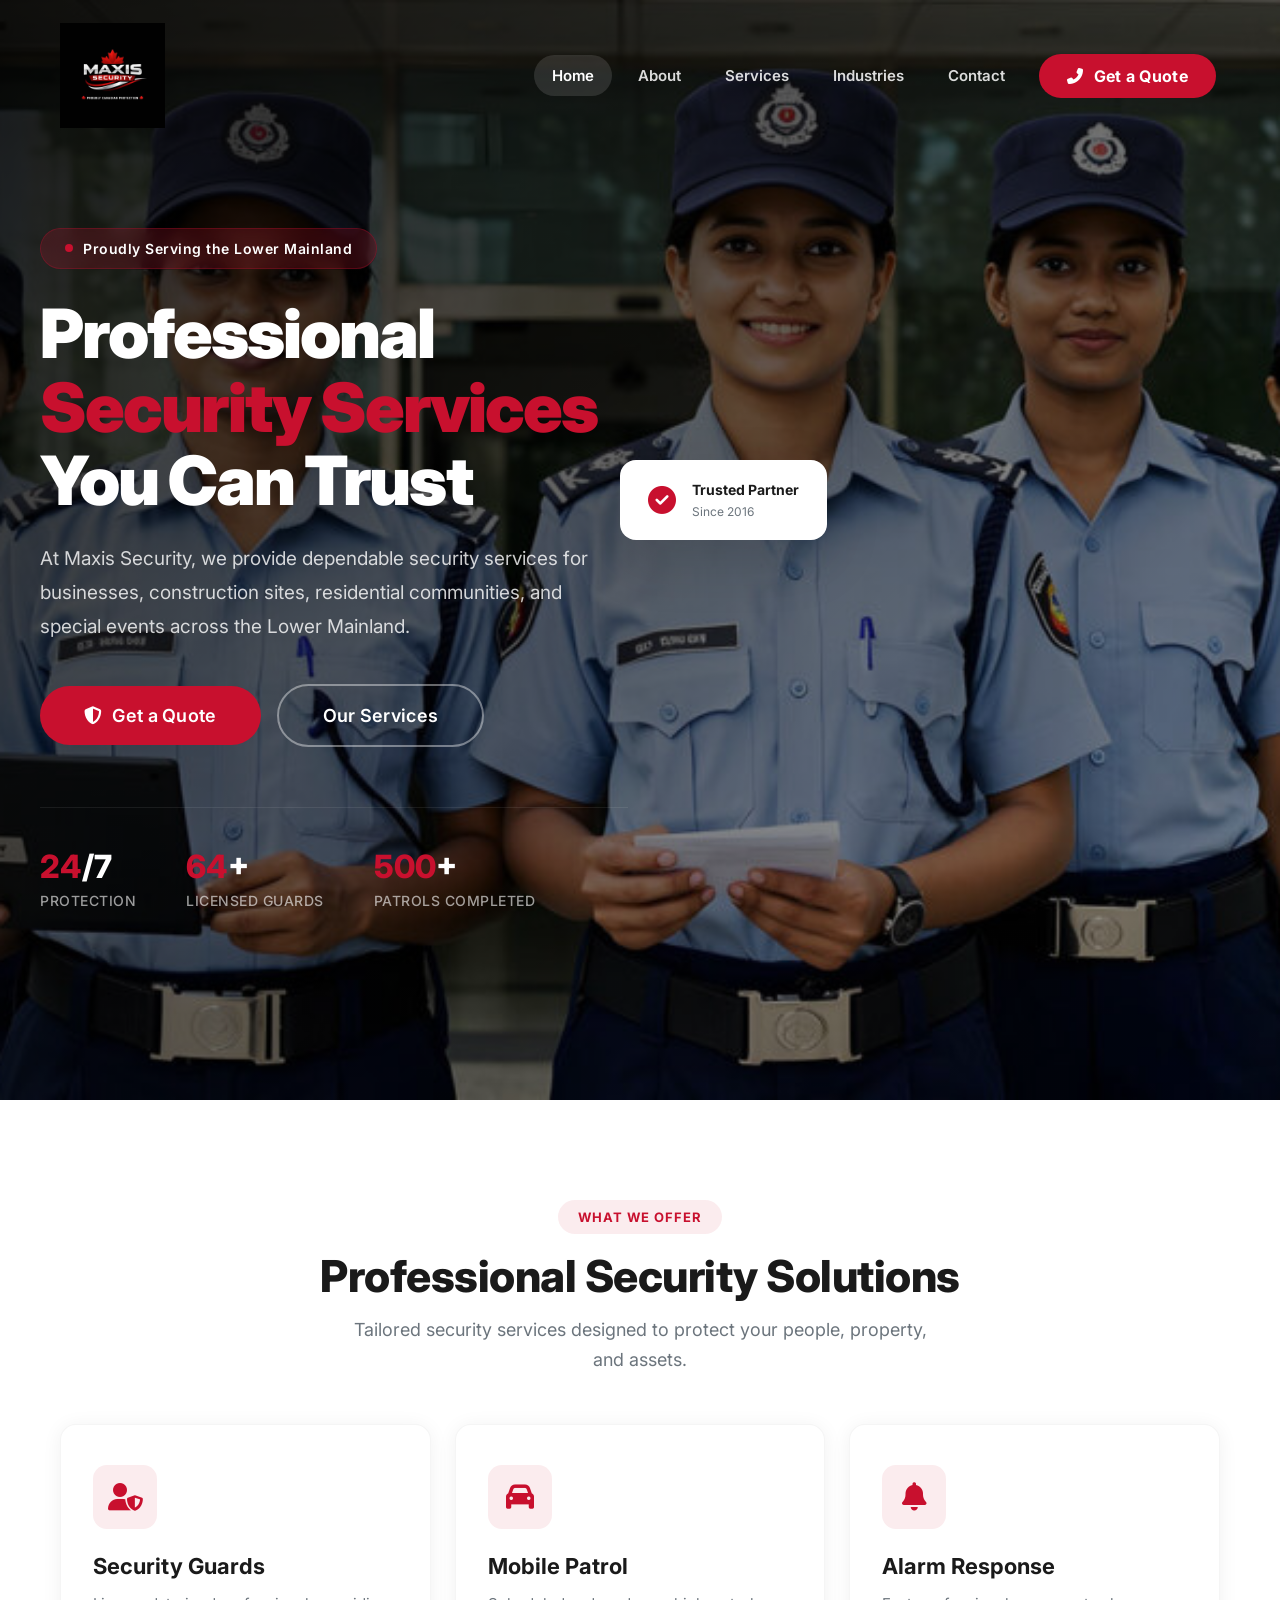
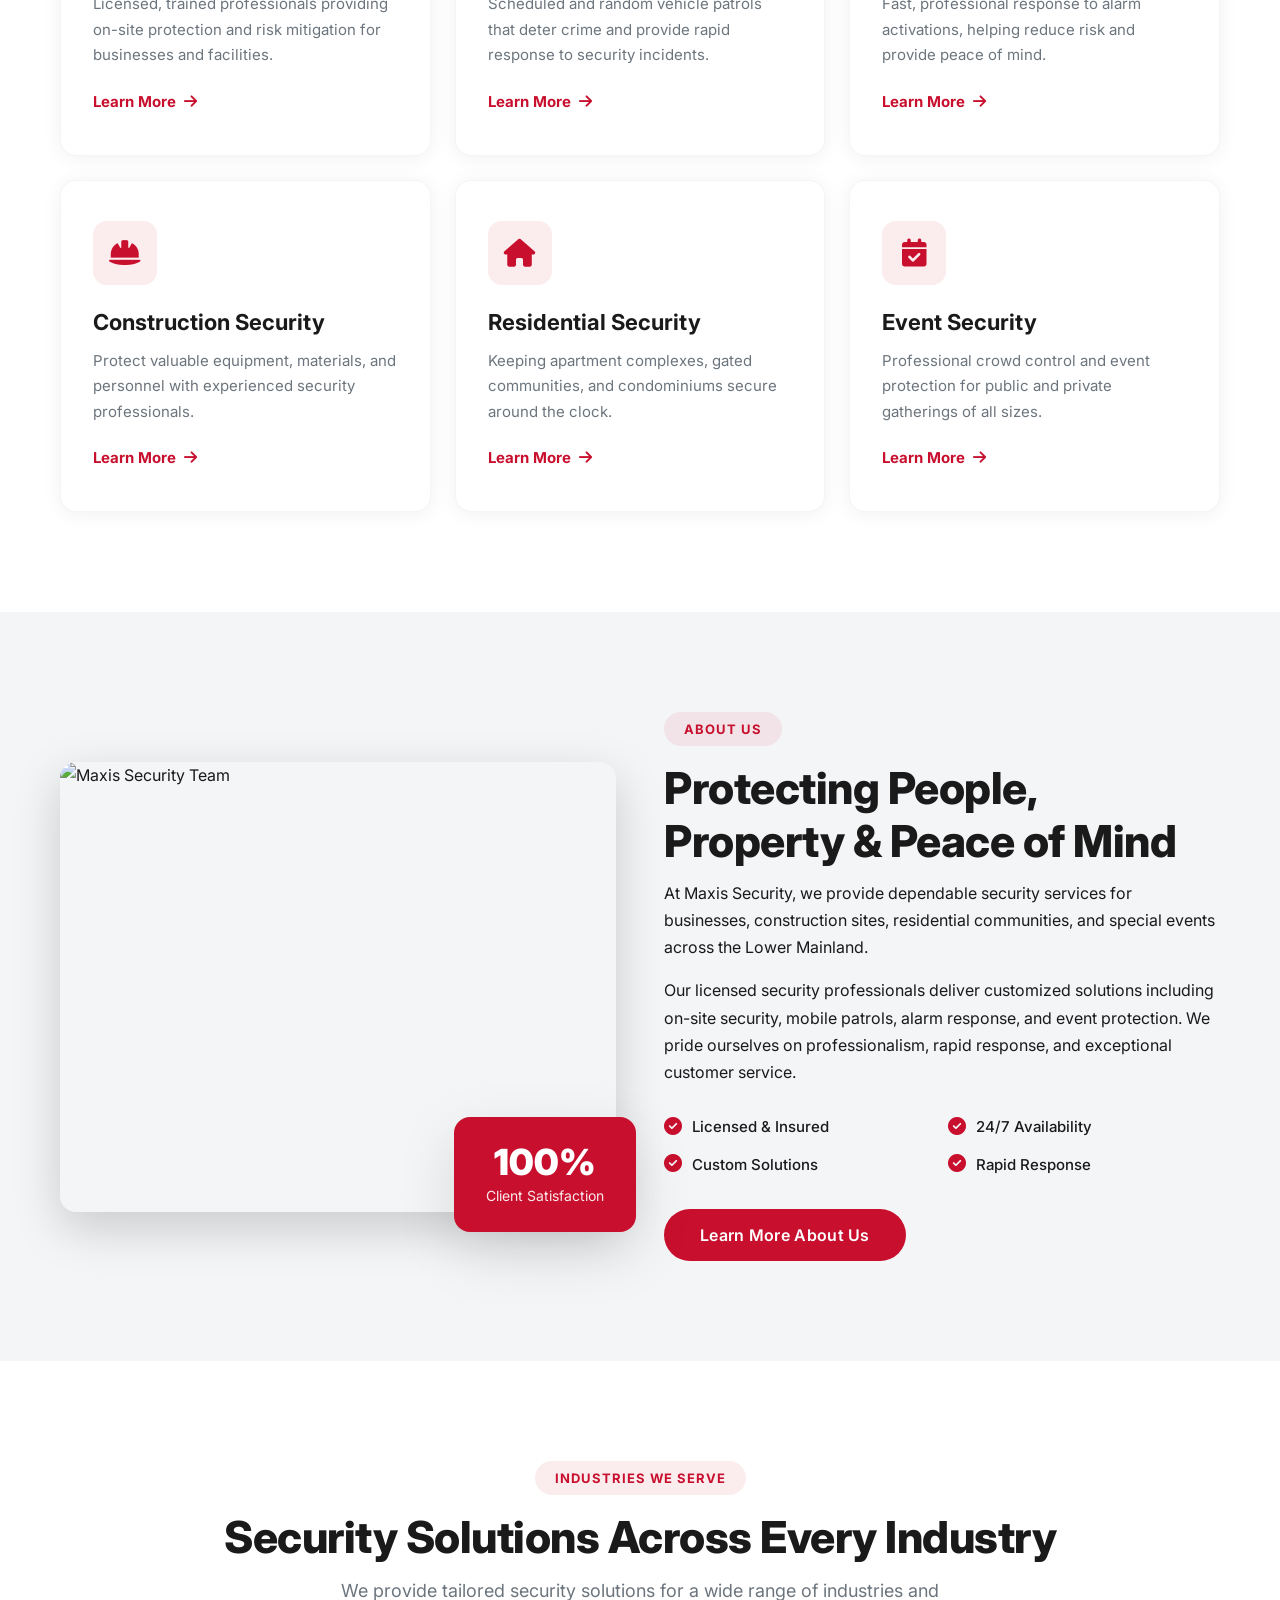
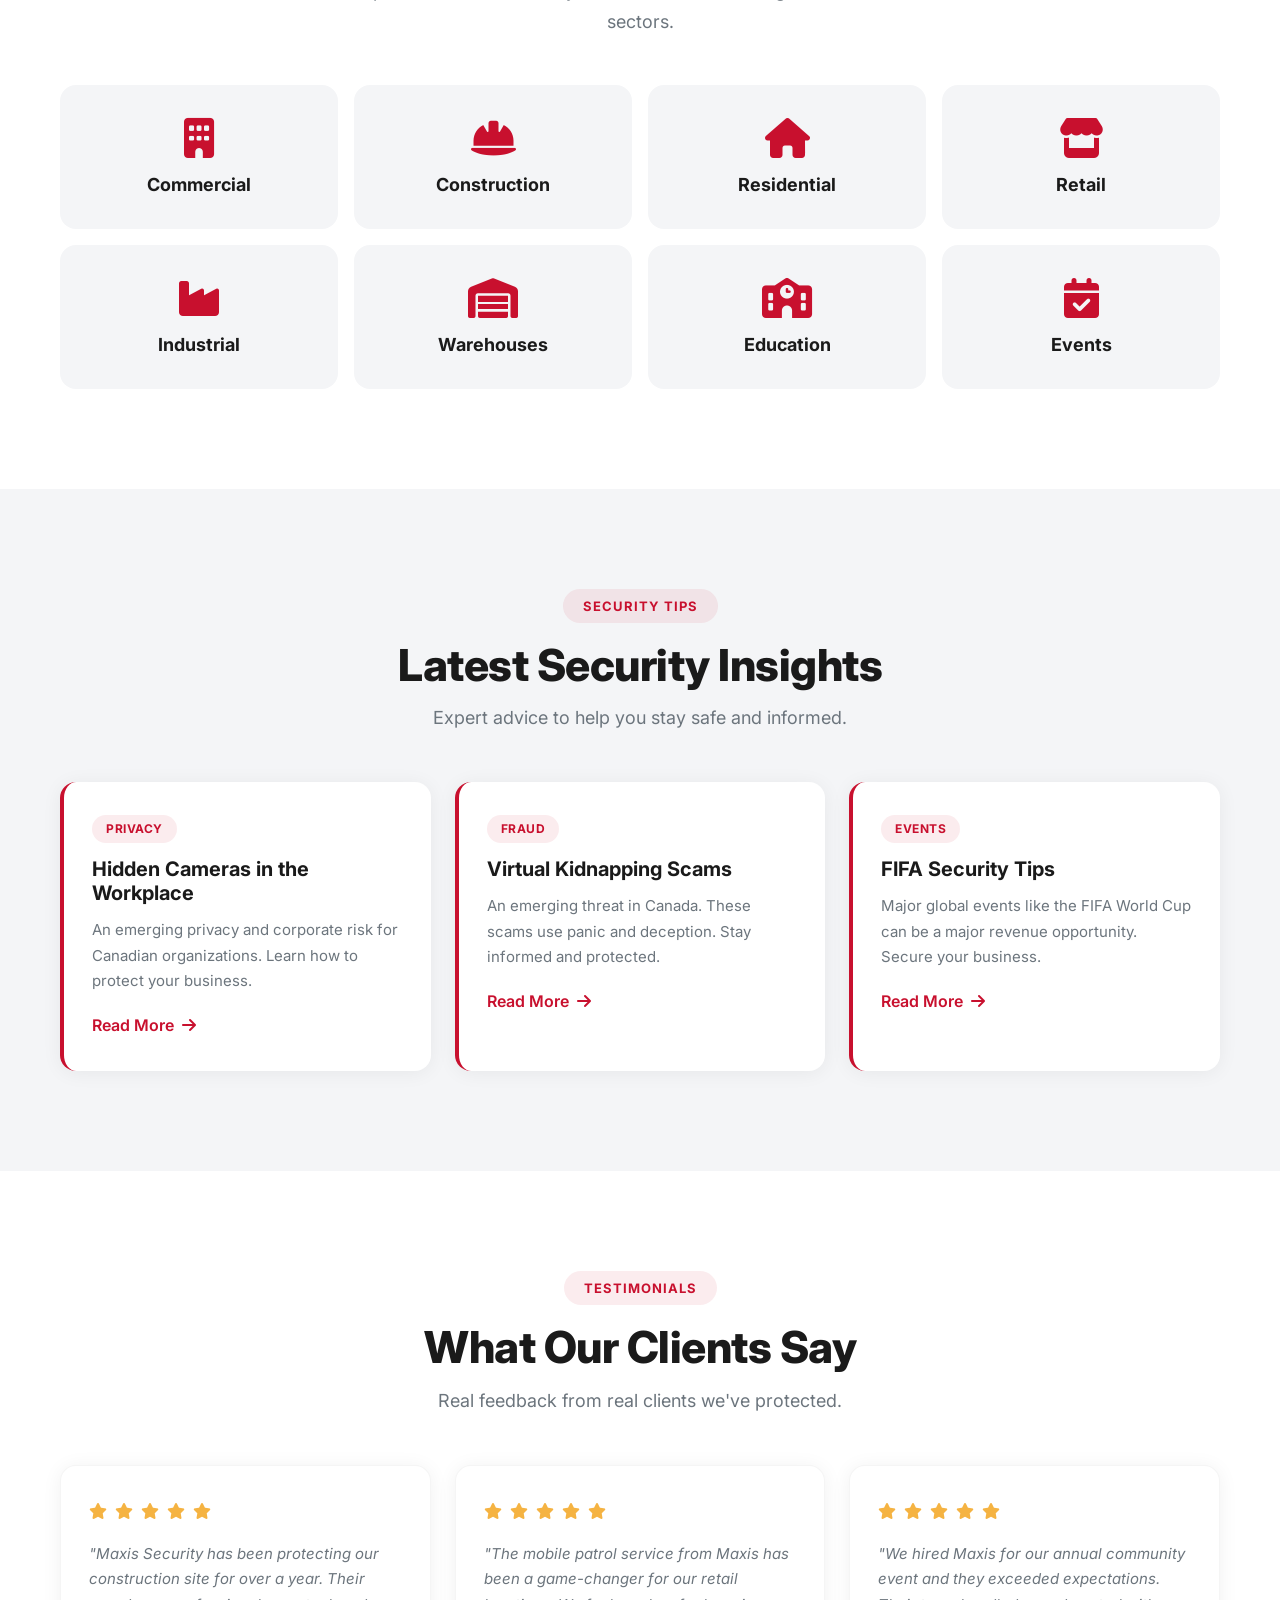
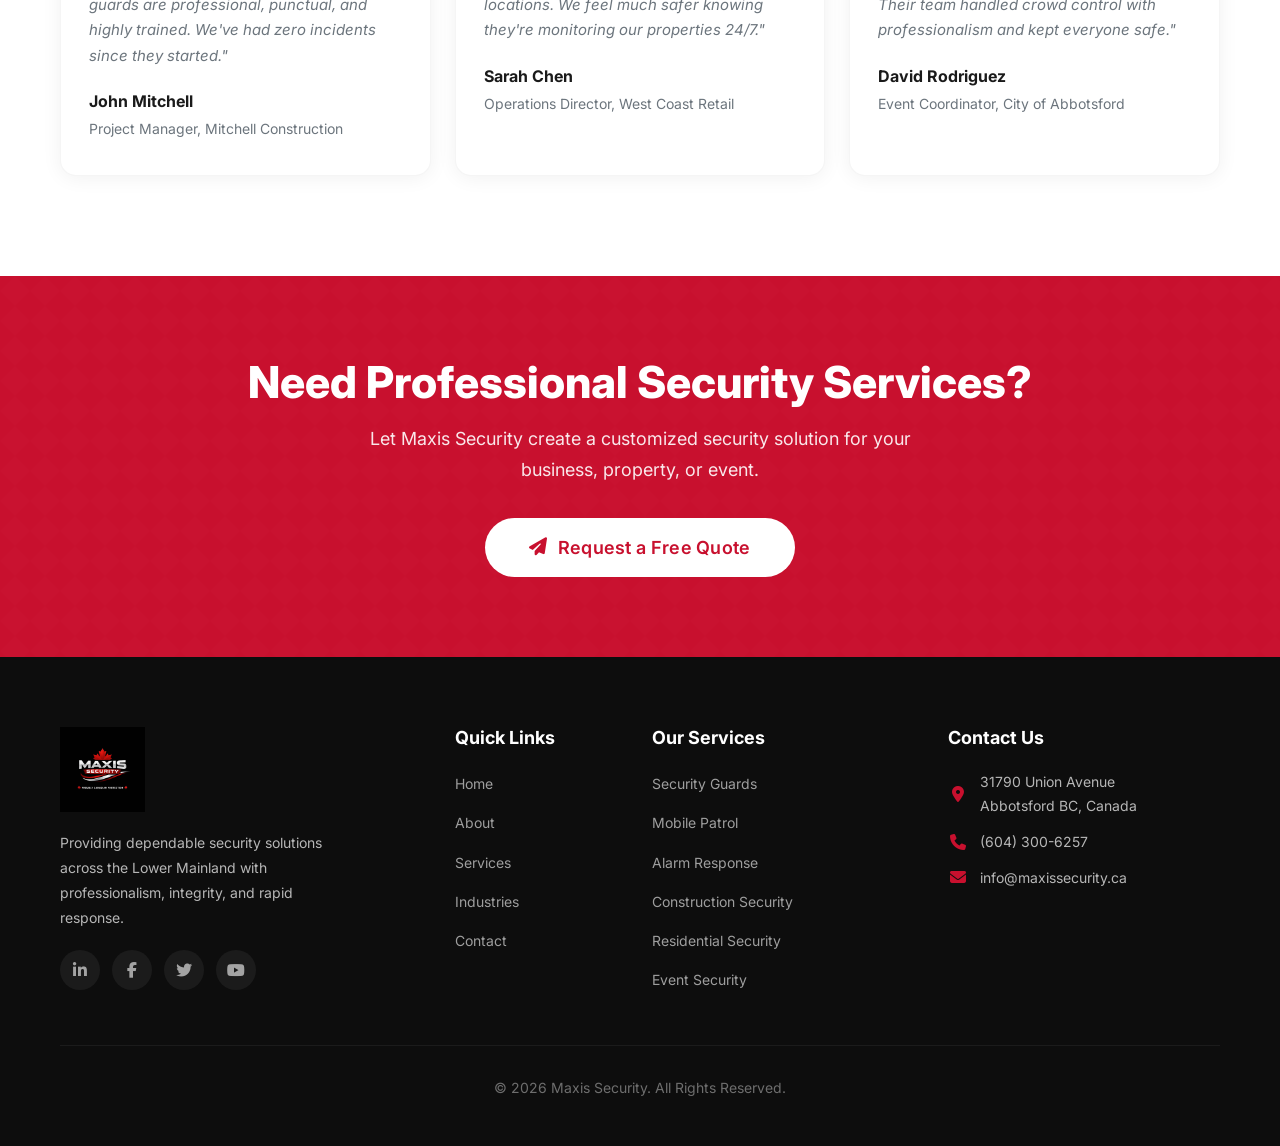
==== index.html @ 821ed0d3 "first commit" ====
<!DOCTYPE html>
<html lang="en">

<head>
    <meta charset="UTF-8" />
    <meta name="viewport" content="width=device-width, initial-scale=1.0" />
    <title>Maxis Security | Professional Security Services</title>

    <!-- Bootstrap 5 -->
    <link href="https://cdn.jsdelivr.net/npm/bootstrap@5.3.0-alpha1/dist/css/bootstrap.min.css" rel="stylesheet" />
    <!-- Font Awesome 6 -->
    <link rel="stylesheet" href="https://cdnjs.cloudflare.com/ajax/libs/font-awesome/6.4.0/css/all.min.css" />
    <!-- Google Fonts -->
    <link href="https://fonts.googleapis.com/css2?family=Inter:wght@300;400;500;600;700;800;900&display=swap" rel="stylesheet" />
    <!-- Custom CSS -->
    <link rel="stylesheet" href="style.css" />
</head>

<body>

    <!-- ============================================================
    NAVIGATION
    ============================================================ -->
    <nav class="navbar navbar-expand-lg navbar-dark fixed-top" id="mainNav">
        <div class="container">
            <a class="navbar-brand" href="index.html">
                <img src="Images/logo maxis.jpg" alt="Maxis Security Logo" style="height: 105px; width: auto;" />
            </a>
            <button class="navbar-toggler" type="button" data-bs-toggle="collapse" data-bs-target="#navbarNav">
                <span class="navbar-toggler-icon"></span>
            </button>
            <div class="collapse navbar-collapse" id="navbarNav">
                <ul class="navbar-nav ms-auto align-items-lg-center">
                    <li class="nav-item"><a class="nav-link active" href="index.html">Home</a></li>
                    <li class="nav-item"><a class="nav-link" href="about.html">About</a></li>
                    <li class="nav-item"><a class="nav-link" href="services.html">Services</a></li>
                    <li class="nav-item"><a class="nav-link" href="industries.html">Industries</a></li>
                    <li class="nav-item"><a class="nav-link" href="contact.html">Contact</a></li>
                    <li class="nav-item">
                        <a class="btn btn-cta-nav" href="contact.html">
                            <i class="fas fa-phone-alt"></i> Get a Quote
                        </a>
                    </li>
                </ul>
            </div>
        </div>
    </nav>

    <!-- ============================================================
    HERO SECTION
    ============================================================ -->
    <!-- ============================================================
HERO SECTION - FULL BACKGROUND IMAGE
============================================================ -->
    <header class="hero" id="home">
        <!-- Background image that covers the entire hero -->
        <div class="hero-bg" style="background: url('./Images/security.jpg') center center / cover no-repeat;"></div>
        <div class="hero-overlay"></div>
        <div class="container hero-content">
            <div class="row align-items-center min-vh-100">
                <div class="col-lg-6 hero-text">
                    <div class="hero-badge">
                        <span class="dot"></span> Proudly Serving the Lower Mainland
                    </div>
                    <h1>Professional <span class="highlight">Security Services</span> You Can Trust</h1>
                    <p class="hero-description">
                        At Maxis Security, we provide dependable security services for businesses, construction sites, residential communities, and special events across the Lower Mainland.
                    </p>
                    <div class="hero-buttons">
                        <a href="contact.html" class="btn btn-primary btn-lg">
                            <i class="fas fa-shield-alt"></i> Get a Quote
                        </a>
                        <a href="services.html" class="btn btn-outline-light btn-lg">
                        Our Services
                    </a>
                    </div>
                    <div class="hero-stats">
                        <div class="stat-item">
                            <h3><span class="stat-number" data-count="24">0</span>/7</h3>
                            <p>Protection</p>
                        </div>
                        <div class="stat-item">
                            <h3><span class="stat-number" data-count="100">0</span>+</h3>
                            <p>Licensed Guards</p>
                        </div>
                        <div class="stat-item">
                            <h3><span class="stat-number" data-count="500">0</span>+</h3>
                            <p>Patrols Completed</p>
                        </div>
                    </div>
                </div>
                <div class="col-lg-6 hero-image-wrapper">
                    <!-- Optional: Remove this if you want only the background image -->
                    <!-- You can keep the badge or remove it -->
                    <div class="hero-image-badge">
                        <i class="fas fa-check-circle"></i>
                        <div class="text">Trusted Partner <small>Since 2016</small></div>
                    </div>
                </div>
            </div>
        </div>
    </header>
    <!-- ============================================================
    SERVICES OVERVIEW
    ============================================================ -->
    <section class="services-overview section-padding" id="services">
        <div class="container">
            <div class="text-center mb-5">
                <span class="section-badge">What We Offer</span>
                <h2 class="section-title">Professional Security Solutions</h2>
                <p class="section-subtitle mx-auto">
                    Tailored security services designed to protect your people, property, and assets.
                </p>
            </div>
            <div class="row g-4">
                <div class="col-lg-4 col-md-6">
                    <div class="service-card">
                        <div class="service-icon"><i class="fas fa-user-shield"></i></div>
                        <h4>Security Guards</h4>
                        <p>Licensed, trained professionals providing on-site protection and risk mitigation for businesses and facilities.</p>
                        <a href="services.html#guards" class="service-link">Learn More <i class="fas fa-arrow-right"></i></a>
                    </div>
                </div>
                <div class="col-lg-4 col-md-6">
                    <div class="service-card">
                        <div class="service-icon"><i class="fas fa-car"></i></div>
                        <h4>Mobile Patrol</h4>
                        <p>Scheduled and random vehicle patrols that deter crime and provide rapid response to security incidents.</p>
                        <a href="services.html#patrol" class="service-link">Learn More <i class="fas fa-arrow-right"></i></a>
                    </div>
                </div>
                <div class="col-lg-4 col-md-6">
                    <div class="service-card">
                        <div class="service-icon"><i class="fas fa-bell"></i></div>
                        <h4>Alarm Response</h4>
                        <p>Fast, professional response to alarm activations, helping reduce risk and provide peace of mind.</p>
                        <a href="services.html#alarm" class="service-link">Learn More <i class="fas fa-arrow-right"></i></a>
                    </div>
                </div>
                <div class="col-lg-4 col-md-6">
                    <div class="service-card">
                        <div class="service-icon"><i class="fas fa-hard-hat"></i></div>
                        <h4>Construction Security</h4>
                        <p>Protect valuable equipment, materials, and personnel with experienced security professionals.</p>
                        <a href="services.html#construction" class="service-link">Learn More <i class="fas fa-arrow-right"></i></a>
                    </div>
                </div>
                <div class="col-lg-4 col-md-6">
                    <div class="service-card">
                        <div class="service-icon"><i class="fas fa-home"></i></div>
                        <h4>Residential Security</h4>
                        <p>Keeping apartment complexes, gated communities, and condominiums secure around the clock.</p>
                        <a href="services.html#residential" class="service-link">Learn More <i class="fas fa-arrow-right"></i></a>
                    </div>
                </div>
                <div class="col-lg-4 col-md-6">
                    <div class="service-card">
                        <div class="service-icon"><i class="fas fa-calendar-check"></i></div>
                        <h4>Event Security</h4>
                        <p>Professional crowd control and event protection for public and private gatherings of all sizes.</p>
                        <a href="services.html#event" class="service-link">Learn More <i class="fas fa-arrow-right"></i></a>
                    </div>
                </div>
            </div>
        </div>
    </section>

    <!-- ============================================================
    ABOUT PREVIEW
    ============================================================ -->
    <section class="about-preview section-padding bg-light">
        <div class="container">
            <div class="row align-items-center g-5">
                <div class="col-lg-6">
                    <div class="about-image-wrapper">
                        <img src="images/about-team.jpg" alt="Maxis Security Team" class="img-fluid rounded-4 shadow-lg" />
                        <div class="about-image-badge">
                            <h3>100%</h3>
                            <p>Client Satisfaction</p>
                        </div>
                    </div>
                </div>
                <div class="col-lg-6">
                    <span class="section-badge">About Us</span>
                    <h2 class="section-title">Protecting People, Property & Peace of Mind</h2>
                    <p>
                        At Maxis Security, we provide dependable security services for businesses, construction sites, residential communities, and special events across the Lower Mainland.
                    </p>
                    <p>
                        Our licensed security professionals deliver customized solutions including on-site security, mobile patrols, alarm response, and event protection. We pride ourselves on professionalism, rapid response, and exceptional customer service.
                    </p>
                    <ul class="about-features">
                        <li><i class="fas fa-check-circle"></i> Licensed & Insured</li>
                        <li><i class="fas fa-check-circle"></i> 24/7 Availability</li>
                        <li><i class="fas fa-check-circle"></i> Custom Solutions</li>
                        <li><i class="fas fa-check-circle"></i> Rapid Response</li>
                    </ul>
                    <a href="about.html" class="btn btn-primary">Learn More About Us</a>
                </div>
            </div>
        </div>
    </section>

    <!-- ============================================================
    INDUSTRIES WE SERVE
    ============================================================ -->
    <section class="industries section-padding" id="industries">
        <div class="container">
            <div class="text-center mb-5">
                <span class="section-badge">Industries We Serve</span>
                <h2 class="section-title">Security Solutions Across Every Industry</h2>
                <p class="section-subtitle mx-auto">
                    We provide tailored security solutions for a wide range of industries and sectors.
                </p>
            </div>
            <div class="row g-3">
                <div class="col-lg-3 col-md-4 col-6">
                    <a href="industries.html#commercial" class="industry-item">
                        <i class="fas fa-building"></i>
                        <h5>Commercial</h5>
                    </a>
                </div>
                <div class="col-lg-3 col-md-4 col-6">
                    <a href="industries.html#construction" class="industry-item">
                        <i class="fas fa-hard-hat"></i>
                        <h5>Construction</h5>
                    </a>
                </div>
                <div class="col-lg-3 col-md-4 col-6">
                    <a href="industries.html#residential" class="industry-item">
                        <i class="fas fa-home"></i>
                        <h5>Residential</h5>
                    </a>
                </div>
                <div class="col-lg-3 col-md-4 col-6">
                    <a href="industries.html#retail" class="industry-item">
                        <i class="fas fa-store"></i>
                        <h5>Retail</h5>
                    </a>
                </div>
                <div class="col-lg-3 col-md-4 col-6">
                    <a href="industries.html#industrial" class="industry-item">
                        <i class="fas fa-industry"></i>
                        <h5>Industrial</h5>
                    </a>
                </div>
                <div class="col-lg-3 col-md-4 col-6">
                    <a href="industries.html#warehouse" class="industry-item">
                        <i class="fas fa-warehouse"></i>
                        <h5>Warehouses</h5>
                    </a>
                </div>
                <div class="col-lg-3 col-md-4 col-6">
                    <a href="industries.html#education" class="industry-item">
                        <i class="fas fa-school"></i>
                        <h5>Education</h5>
                    </a>
                </div>
                <div class="col-lg-3 col-md-4 col-6">
                    <a href="industries.html#events" class="industry-item">
                        <i class="fas fa-calendar-check"></i>
                        <h5>Events</h5>
                    </a>
                </div>
            </div>
        </div>
    </section>

    <!-- ============================================================
    SECURITY TIPS / BLOG
    ============================================================ -->
    <section class="blog-preview section-padding bg-light">
        <div class="container">
            <div class="text-center mb-5">
                <span class="section-badge">Security Tips</span>
                <h2 class="section-title">Latest Security Insights</h2>
                <p class="section-subtitle mx-auto">Expert advice to help you stay safe and informed.</p>
            </div>
            <div class="row g-4">
                <div class="col-lg-4 col-md-6">
                    <div class="blog-card">
                        <span class="blog-tag">Privacy</span>
                        <h4>Hidden Cameras in the Workplace</h4>
                        <p>An emerging privacy and corporate risk for Canadian organizations. Learn how to protect your business.</p>
                        <a href="#" class="blog-link">Read More <i class="fas fa-arrow-right"></i></a>
                    </div>
                </div>
                <div class="col-lg-4 col-md-6">
                    <div class="blog-card">
                        <span class="blog-tag">Fraud</span>
                        <h4>Virtual Kidnapping Scams</h4>
                        <p>An emerging threat in Canada. These scams use panic and deception. Stay informed and protected.</p>
                        <a href="#" class="blog-link">Read More <i class="fas fa-arrow-right"></i></a>
                    </div>
                </div>
                <div class="col-lg-4 col-md-6">
                    <div class="blog-card">
                        <span class="blog-tag">Events</span>
                        <h4>FIFA Security Tips</h4>
                        <p>Major global events like the FIFA World Cup can be a major revenue opportunity. Secure your business.</p>
                        <a href="#" class="blog-link">Read More <i class="fas fa-arrow-right"></i></a>
                    </div>
                </div>
            </div>
        </div>
    </section>

    <!-- ============================================================
    TESTIMONIALS
    ============================================================ -->
    <section class="testimonials section-padding">
        <div class="container">
            <div class="text-center mb-5">
                <span class="section-badge">Testimonials</span>
                <h2 class="section-title">What Our Clients Say</h2>
                <p class="section-subtitle mx-auto">Real feedback from real clients we've protected.</p>
            </div>
            <div class="row g-4">
                <div class="col-lg-4 col-md-6">
                    <div class="testimonial-card">
                        <div class="stars">
                            <i class="fas fa-star"></i>
                            <i class="fas fa-star"></i>
                            <i class="fas fa-star"></i>
                            <i class="fas fa-star"></i>
                            <i class="fas fa-star"></i>
                        </div>
                        <p>"Maxis Security has been protecting our construction site for over a year. Their guards are professional, punctual, and highly trained. We've had zero incidents since they started."</p>
                        <div class="testimonial-author">
                            <strong>John Mitchell</strong>
                            <span>Project Manager, Mitchell Construction</span>
                        </div>
                    </div>
                </div>
                <div class="col-lg-4 col-md-6">
                    <div class="testimonial-card">
                        <div class="stars">
                            <i class="fas fa-star"></i>
                            <i class="fas fa-star"></i>
                            <i class="fas fa-star"></i>
                            <i class="fas fa-star"></i>
                            <i class="fas fa-star"></i>
                        </div>
                        <p>"The mobile patrol service from Maxis has been a game-changer for our retail locations. We feel much safer knowing they're monitoring our properties 24/7."</p>
                        <div class="testimonial-author">
                            <strong>Sarah Chen</strong>
                            <span>Operations Director, West Coast Retail</span>
                        </div>
                    </div>
                </div>
                <div class="col-lg-4 col-md-6">
                    <div class="testimonial-card">
                        <div class="stars">
                            <i class="fas fa-star"></i>
                            <i class="fas fa-star"></i>
                            <i class="fas fa-star"></i>
                            <i class="fas fa-star"></i>
                            <i class="fas fa-star"></i>
                        </div>
                        <p>"We hired Maxis for our annual community event and they exceeded expectations. Their team handled crowd control with professionalism and kept everyone safe."</p>
                        <div class="testimonial-author">
                            <strong>David Rodriguez</strong>
                            <span>Event Coordinator, City of Abbotsford</span>
                        </div>
                    </div>
                </div>
            </div>
        </div>
    </section>

    <!-- ============================================================
    CTA SECTION
    ============================================================ -->
    <section class="cta-section">
        <div class="container">
            <div class="cta-content text-center">
                <h2>Need Professional Security Services?</h2>
                <p>Let Maxis Security create a customized security solution for your business, property, or event.</p>
                <a href="contact.html" class="btn btn-light btn-lg">
                    <i class="fas fa-paper-plane"></i> Request a Free Quote
                </a>
            </div>
        </div>
    </section>

    <!-- ============================================================
    FOOTER
    ============================================================ -->
    <footer>
        <div class="container">
            <div class="row g-4">
                <div class="col-lg-4 col-md-6">
                    <div class="brand">
                        <img src="Images/logo maxis.jpg" alt="Maxis Security Logo" style="height: 85px; width: auto;" />
                        <p>Providing dependable security solutions across the Lower Mainland with professionalism, integrity, and rapid response.</p>
                        <div class="social-links">
                            <a href="#"><i class="fab fa-linkedin-in"></i></a>
                            <a href="#"><i class="fab fa-facebook-f"></i></a>
                            <a href="#"><i class="fab fa-twitter"></i></a>
                            <a href="#"><i class="fab fa-youtube"></i></a>
                        </div>
                    </div>
                </div>
                <div class="col-lg-2 col-md-6">
                    <h5>Quick Links</h5>
                    <ul>
                        <li><a href="index.html">Home</a></li>
                        <li><a href="about.html">About</a></li>
                        <li><a href="services.html">Services</a></li>
                        <li><a href="industries.html">Industries</a></li>
                        <li><a href="contact.html">Contact</a></li>
                    </ul>
                </div>
                <div class="col-lg-3 col-md-6">
                    <h5>Our Services</h5>
                    <ul>
                        <li><a href="services.html#guards">Security Guards</a></li>
                        <li><a href="services.html#patrol">Mobile Patrol</a></li>
                        <li><a href="services.html#alarm">Alarm Response</a></li>
                        <li><a href="services.html#construction">Construction Security</a></li>
                        <li><a href="services.html#residential">Residential Security</a></li>
                        <li><a href="services.html#event">Event Security</a></li>
                    </ul>
                </div>
                <div class="col-lg-3 col-md-6">
                    <h5>Contact Us</h5>
                    <div class="contact-info">
                        <p><i class="fas fa-location-dot"></i> 31790 Union Avenue<br /> Abbotsford BC, Canada</p>
                        <p><i class="fas fa-phone"></i> (604) 300-6257</p>
                        <p><i class="fas fa-envelope"></i> info@maxissecurity.ca</p>
                    </div>
                </div>
            </div>
            <div class="footer-bottom text-center">
                <p>&copy; 2026 Maxis Security. All Rights Reserved.</p>
            </div>
        </div>
    </footer>

    <!-- Back to Top Button -->
    <button class="back-to-top" id="backToTop"><i class="fas fa-arrow-up"></i></button>

    <!-- Bootstrap JS -->
    <script src="https://cdn.jsdelivr.net/npm/bootstrap@5.3.0-alpha1/dist/js/bootstrap.bundle.min.js">
    </script>
    <!-- Custom JS -->
    <script src="script.js"></script>
</body>

</html>
---- style.css ----
/* ============================================================
   MAXIS SECURITY - COMPLETE STYLESHEET
   Inspired by Paladin Security's professional design
   ============================================================ */


/* ---------- ROOT VARIABLES ---------- */

:root {
    --primary: #c8102e;
    --primary-dark: #a00c23;
    --primary-light: rgba(200, 16, 46, 0.08);
    --secondary: #1a1a2e;
    --dark: #0d0d0d;
    --light-bg: #f4f5f7;
    --white: #ffffff;
    --text-dark: #1a1a1a;
    --text-muted: #6c757d;
    --text-light: #8a8a8a;
    --shadow-sm: 0 2px 20px rgba(0, 0, 0, 0.06);
    --shadow-md: 0 10px 40px rgba(0, 0, 0, 0.08);
    --shadow-lg: 0 20px 60px rgba(0, 0, 0, 0.12);
    --transition: all 0.3s cubic-bezier(0.25, 0.46, 0.45, 0.94);
    --radius: 16px;
    --font: 'Inter', -apple-system, BlinkMacSystemFont, sans-serif;
}


/* ---------- RESET & BASE ---------- */

* {
    margin: 0;
    padding: 0;
    box-sizing: border-box;
}

html {
    scroll-behavior: smooth;
}

body {
    font-family: var(--font);
    color: var(--text-dark);
    background: var(--white);
    overflow-x: hidden;
    line-height: 1.7;
    -webkit-font-smoothing: antialiased;
}

img {
    max-width: 100%;
    display: block;
}

a {
    text-decoration: none;
    transition: var(--transition);
}

ul {
    list-style: none;
    padding: 0;
    margin: 0;
}

.container {
    max-width: 1200px;
    padding: 0 20px;
}

.section-padding {
    padding: 100px 0;
}

h1,
h2,
h3,
h4,
h5,
h6 {
    color: var(--text-dark);
    font-weight: 800;
    line-height: 1.2;
}


/* ---------- BUTTONS ---------- */

.btn {
    border-radius: 50px;
    padding: 14px 36px;
    font-weight: 600;
    font-size: 16px;
    transition: var(--transition);
    letter-spacing: 0.3px;
    border: none;
    display: inline-flex;
    align-items: center;
    gap: 10px;
}

.btn-primary {
    background: var(--primary);
    color: var(--white);
}

.btn-primary:hover {
    background: var(--primary-dark);
    color: var(--white);
    transform: translateY(-3px);
    box-shadow: 0 12px 30px rgba(200, 16, 46, 0.35);
}

.btn-outline-light {
    border: 2px solid rgba(255, 255, 255, 0.4);
    color: var(--white);
    background: transparent;
}

.btn-outline-light:hover {
    background: var(--white);
    color: var(--text-dark);
    border-color: var(--white);
    transform: translateY(-3px);
}

.btn-lg {
    padding: 16px 44px;
    font-size: 18px;
}

.btn-light {
    background: var(--white);
    color: var(--primary);
}

.btn-light:hover {
    background: var(--secondary);
    color: var(--white);
    transform: translateY(-3px);
    box-shadow: 0 12px 30px rgba(0, 0, 0, 0.2);
}

.btn-danger {
    background: var(--primary);
    color: var(--white);
}

.btn-danger:hover {
    background: var(--primary-dark);
    color: var(--white);
    transform: translateY(-3px);
}


/* ---------- SECTION TITLES ---------- */

.section-badge {
    display: inline-block;
    background: var(--primary-light);
    color: var(--primary);
    padding: 6px 20px;
    border-radius: 50px;
    font-size: 13px;
    font-weight: 700;
    letter-spacing: 1px;
    text-transform: uppercase;
    margin-bottom: 16px;
}

.section-title {
    font-size: 44px;
    font-weight: 800;
    margin-bottom: 12px;
    letter-spacing: -0.5px;
}

.section-subtitle {
    color: var(--text-muted);
    font-size: 18px;
    max-width: 600px;
}

.bg-light {
    background: var(--light-bg) !important;
}


/* ---------- NAVIGATION ---------- */

.navbar {
    padding: 18px 0;
    background: transparent;
    transition: var(--transition);
}

.navbar.scrolled {
    background: rgba(0, 0, 0, 0.92);
    backdrop-filter: blur(12px);
    -webkit-backdrop-filter: blur(12px);
    padding: 10px 0;
    box-shadow: 0 2px 30px rgba(0, 0, 0, 0.15);
}

.navbar-brand img {
    height: 60px;
    transition: var(--transition);
}

.navbar.scrolled .navbar-brand img {
    height: 50px;
}

.navbar-nav .nav-item {
    margin: 0 4px;
}

.navbar-nav .nav-link {
    color: rgba(255, 255, 255, 0.85) !important;
    font-weight: 600;
    font-size: 15px;
    padding: 8px 18px !important;
    border-radius: 50px;
    transition: var(--transition);
}

.navbar-nav .nav-link:hover {
    color: var(--white) !important;
    background: rgba(255, 255, 255, 0.08);
}

.navbar-nav .nav-link.active {
    color: var(--white) !important;
    background: rgba(255, 255, 255, 0.12);
}

.navbar-nav .btn-cta-nav {
    background: var(--primary);
    color: var(--white) !important;
    padding: 10px 28px !important;
    border-radius: 50px;
    font-weight: 700;
    margin-left: 8px;
}

.navbar-nav .btn-cta-nav:hover {
    background: var(--primary-dark);
    transform: translateY(-2px);
    box-shadow: 0 8px 25px rgba(200, 16, 46, 0.35);
}

.navbar-toggler {
    border: none;
    padding: 8px 12px;
    background: rgba(255, 255, 255, 0.1);
    border-radius: 8px;
}

.navbar-toggler:focus {
    box-shadow: none;
}

.navbar-toggler-icon {
    filter: brightness(0) invert(1);
}


/* Mobile Nav */

@media (max-width: 991px) {
    .navbar {
        background: rgba(0, 0, 0, 0.95);
        padding: 12px 0;
    }
    .navbar-collapse {
        padding: 20px 0 10px;
    }
    .navbar-nav .nav-item {
        margin: 4px 0;
    }
    .navbar-nav .nav-link {
        padding: 10px 20px !important;
        border-radius: 12px;
    }
    .navbar-nav .btn-cta-nav {
        margin-left: 0;
        text-align: center;
        margin-top: 8px;
        width: 100%;
        justify-content: center;
    }
}


/* ---------- HERO ---------- */

.hero {
    position: relative;
    min-height: 100vh;
    display: flex;
    align-items: center;
    background: var(--dark);
    overflow: hidden;
}

.hero-bg {
    position: absolute;
    inset: 0;
    background: url('images/hero-bg.jpg') center center / cover no-repeat;
    z-index: 0;
}

.hero-overlay {
    position: absolute;
    inset: 0;
    background: linear-gradient(135deg, rgba(0, 0, 0, 0.88) 0%, rgba(0, 0, 0, 0.5) 60%, rgba(0, 0, 0, 0.3) 100%);
    z-index: 1;
}

.hero-content {
    position: relative;
    z-index: 2;
    padding: 120px 0 80px;
}

.hero-badge {
    display: inline-flex;
    align-items: center;
    gap: 10px;
    background: rgba(200, 16, 46, 0.2);
    backdrop-filter: blur(10px);
    border: 1px solid rgba(200, 16, 46, 0.3);
    padding: 8px 24px;
    border-radius: 50px;
    color: var(--white);
    font-size: 14px;
    font-weight: 600;
    letter-spacing: 0.5px;
    margin-bottom: 28px;
}

.hero-badge .dot {
    width: 8px;
    height: 8px;
    background: var(--primary);
    border-radius: 50%;
    animation: pulse-dot 2s infinite;
}

@keyframes pulse-dot {
    0%,
    100% {
        opacity: 1;
        transform: scale(1);
    }
    50% {
        opacity: 0.5;
        transform: scale(0.8);
    }
}

.hero h1 {
    font-size: 68px;
    font-weight: 900;
    color: var(--white);
    line-height: 1.08;
    margin-bottom: 24px;
    letter-spacing: -2px;
}

.hero h1 .highlight {
    color: var(--primary);
}

.hero-description {
    font-size: 19px;
    color: rgba(255, 255, 255, 0.8);
    max-width: 560px;
    margin-bottom: 40px;
    line-height: 1.8;
}

.hero-buttons {
    display: flex;
    flex-wrap: wrap;
    gap: 16px;
    align-items: center;
}

.hero-stats {
    display: flex;
    gap: 50px;
    margin-top: 60px;
    padding-top: 40px;
    border-top: 1px solid rgba(255, 255, 255, 0.08);
}

.hero-stats .stat-item h3 {
    font-size: 32px;
    font-weight: 800;
    color: var(--white);
    margin-bottom: 2px;
}

.hero-stats .stat-item p {
    font-size: 14px;
    color: rgba(255, 255, 255, 0.6);
    font-weight: 500;
    text-transform: uppercase;
    letter-spacing: 0.5px;
    margin: 0;
}

.hero-stats .stat-number {
    color: var(--primary);
}

.hero-image-wrapper {
    position: relative;
    display: flex;
    justify-content: flex-end;
    align-items: center;
}

.hero-image {
    max-height: 600px;
    width: auto;
    border-radius: var(--radius);
    box-shadow: 0 30px 80px rgba(0, 0, 0, 0.5);
    object-fit: cover;
}

.hero-image-badge {
    position: absolute;
    bottom: 30px;
    left: -20px;
    background: var(--white);
    padding: 18px 28px;
    border-radius: var(--radius);
    box-shadow: var(--shadow-lg);
    display: flex;
    align-items: center;
    gap: 16px;
}

.hero-image-badge i {
    font-size: 28px;
    color: var(--primary);
}

.hero-image-badge .text {
    font-weight: 700;
    font-size: 14px;
    color: var(--text-dark);
}

.hero-image-badge .text small {
    display: block;
    font-weight: 400;
    color: var(--text-muted);
    font-size: 12px;
}


/* Hero Responsive */

@media (max-width: 991px) {
    .hero {
        min-height: auto;
    }
    .hero-content {
        padding: 140px 0 60px;
        text-align: center;
    }
    .hero h1 {
        font-size: 46px;
    }
    .hero-description {
        margin: 0 auto 36px;
        font-size: 17px;
    }
    .hero-buttons {
        justify-content: center;
    }
    .hero-stats {
        justify-content: center;
        gap: 30px;
        flex-wrap: wrap;
    }
    .hero-image-wrapper {
        justify-content: center;
        margin-top: 50px;
    }
    .hero-image {
        max-height: 400px;
    }
    .hero-image-badge {
        left: 10px;
        bottom: 10px;
        padding: 12px 20px;
    }
}

@media (max-width: 576px) {
    .hero h1 {
        font-size: 34px;
    }
    .hero-stats {
        gap: 20px;
    }
    .hero-stats .stat-item h3 {
        font-size: 26px;
    }
    .hero-image-badge {
        display: none;
    }
}


/* ---------- SERVICE CARDS ---------- */

.service-card {
    background: var(--white);
    padding: 40px 32px;
    border-radius: var(--radius);
    text-align: left;
    box-shadow: var(--shadow-sm);
    transition: var(--transition);
    height: 100%;
    border: 1px solid rgba(0, 0, 0, 0.04);
    position: relative;
    overflow: hidden;
}

.service-card::before {
    content: '';
    position: absolute;
    top: 0;
    left: 0;
    width: 100%;
    height: 4px;
    background: var(--primary);
    transform: scaleX(0);
    transform-origin: left;
    transition: var(--transition);
}

.service-card:hover::before {
    transform: scaleX(1);
}

.service-card:hover {
    transform: translateY(-8px);
    box-shadow: var(--shadow-md);
    border-color: transparent;
}

.service-icon {
    width: 64px;
    height: 64px;
    background: var(--primary-light);
    border-radius: 14px;
    display: flex;
    align-items: center;
    justify-content: center;
    font-size: 28px;
    color: var(--primary);
    margin-bottom: 24px;
    transition: var(--transition);
}

.service-card:hover .service-icon {
    background: var(--primary);
    color: var(--white);
    transform: scale(1.05);
}

.service-card h4 {
    font-size: 22px;
    font-weight: 700;
    margin-bottom: 12px;
}

.service-card p {
    color: var(--text-muted);
    font-size: 15px;
    margin-bottom: 20px;
    line-height: 1.7;
}

.service-link {
    font-weight: 700;
    color: var(--primary);
    font-size: 15px;
    display: inline-flex;
    align-items: center;
    gap: 8px;
}

.service-link i {
    transition: var(--transition);
}

.service-link:hover i {
    transform: translateX(6px);
}


/* ---------- ABOUT PREVIEW ---------- */

.about-image-wrapper {
    position: relative;
}

.about-image-wrapper img {
    width: 100%;
    height: 450px;
    object-fit: cover;
}

.about-image-badge {
    position: absolute;
    bottom: -20px;
    right: -20px;
    background: var(--primary);
    color: var(--white);
    padding: 24px 32px;
    border-radius: var(--radius);
    box-shadow: var(--shadow-lg);
    text-align: center;
}

.about-image-badge h3 {
    font-size: 36px;
    font-weight: 900;
    color: var(--white);
    margin: 0;
}

.about-image-badge p {
    font-size: 14px;
    opacity: 0.9;
    margin: 0;
}

.about-features {
    display: grid;
    grid-template-columns: 1fr 1fr;
    gap: 12px;
    margin: 28px 0 32px;
    padding: 0;
}

.about-features li {
    display: flex;
    align-items: center;
    gap: 10px;
    font-weight: 500;
    font-size: 15px;
}

.about-features li i {
    color: var(--primary);
    font-size: 18px;
}


/* ---------- INDUSTRIES ---------- */

.industry-item {
    display: block;
    background: var(--light-bg);
    padding: 32px 24px;
    border-radius: var(--radius);
    text-align: center;
    transition: var(--transition);
    cursor: pointer;
    height: 100%;
    border: 1px solid transparent;
    color: var(--text-dark);
}

.industry-item:hover {
    background: var(--white);
    border-color: var(--primary);
    transform: translateY(-4px);
    box-shadow: var(--shadow-sm);
    color: var(--text-dark);
}

.industry-item i {
    font-size: 40px;
    color: var(--primary);
    margin-bottom: 16px;
}

.industry-item h5 {
    font-size: 18px;
    font-weight: 700;
    margin: 0;
    color: var(--text-dark);
}


/* ---------- BLOG CARDS ---------- */

.blog-card {
    background: var(--white);
    padding: 32px 28px;
    border-radius: var(--radius);
    box-shadow: var(--shadow-sm);
    transition: var(--transition);
    height: 100%;
    border-left: 4px solid var(--primary);
}

.blog-card:hover {
    transform: translateY(-6px);
    box-shadow: var(--shadow-md);
}

.blog-tag {
    display: inline-block;
    background: var(--primary-light);
    color: var(--primary);
    font-size: 12px;
    font-weight: 700;
    padding: 4px 14px;
    border-radius: 50px;
    text-transform: uppercase;
    letter-spacing: 0.5px;
    margin-bottom: 14px;
}

.blog-card h4 {
    font-size: 20px;
    font-weight: 700;
    margin-bottom: 12px;
}

.blog-card p {
    color: var(--text-muted);
    font-size: 15px;
    margin-bottom: 18px;
}

.blog-link {
    font-weight: 600;
    color: var(--primary);
    display: inline-flex;
    align-items: center;
    gap: 8px;
}

.blog-link i {
    transition: var(--transition);
}

.blog-link:hover i {
    transform: translateX(6px);
}


/* ---------- TESTIMONIALS ---------- */

.testimonial-card {
    background: var(--white);
    padding: 32px 28px;
    border-radius: var(--radius);
    box-shadow: var(--shadow-sm);
    transition: var(--transition);
    height: 100%;
    border: 1px solid rgba(0, 0, 0, 0.04);
}

.testimonial-card:hover {
    transform: translateY(-6px);
    box-shadow: var(--shadow-md);
}

.testimonial-card .stars {
    color: #f5b342;
    font-size: 16px;
    letter-spacing: 2px;
    margin-bottom: 16px;
}

.testimonial-card p {
    color: var(--text-muted);
    font-size: 15px;
    font-style: italic;
    margin-bottom: 20px;
}

.testimonial-author strong {
    display: block;
    font-weight: 700;
    color: var(--text-dark);
}

.testimonial-author span {
    font-size: 14px;
    color: var(--text-muted);
}


/* ---------- PAGE BANNER ---------- */

.page-banner {
    background: linear-gradient(135deg, rgba(0, 0, 0, 0.85) 0%, rgba(0, 0, 0, 0.6) 100%), url('images/page-banner.jpg') center center / cover no-repeat;
    padding: 180px 0 100px;
    text-align: center;
    margin-top: 0;
}

.page-banner .banner-content h1 {
    color: var(--white);
    font-size: 56px;
    font-weight: 900;
    margin-bottom: 12px;
}

.page-banner .banner-content p {
    color: rgba(255, 255, 255, 0.8);
    font-size: 20px;
}

@media (max-width: 768px) {
    .page-banner {
        padding: 150px 0 70px;
    }
    .page-banner .banner-content h1 {
        font-size: 38px;
    }
}


/* ---------- SERVICE DETAIL PAGES ---------- */

.service-detail,
.industry-detail {
    scroll-margin-top: 100px;
}

.service-features {
    display: grid;
    grid-template-columns: 1fr 1fr;
    gap: 12px;
    margin: 28px 0 32px;
    padding: 0;
}

.service-features li {
    display: flex;
    align-items: center;
    gap: 10px;
    font-weight: 500;
    font-size: 15px;
}

.service-features li i {
    color: var(--primary);
    font-size: 18px;
}

@media (max-width: 768px) {
    .service-features {
        grid-template-columns: 1fr;
    }
}


/* ---------- VALUE CARDS ---------- */

.value-card {
    background: var(--white);
    padding: 36px 28px;
    border-radius: var(--radius);
    text-align: center;
    box-shadow: var(--shadow-sm);
    transition: var(--transition);
    height: 100%;
    border: 1px solid rgba(0, 0, 0, 0.04);
}

.value-card:hover {
    transform: translateY(-6px);
    box-shadow: var(--shadow-md);
    border-color: var(--primary);
}

.value-card i {
    font-size: 40px;
    color: var(--primary);
    margin-bottom: 18px;
}

.value-card h4 {
    font-size: 22px;
    font-weight: 700;
    margin-bottom: 12px;
}

.value-card p {
    color: var(--text-muted);
    font-size: 15px;
    margin: 0;
}


/* ---------- TEAM CARDS ---------- */

.team-card {
    background: var(--white);
    padding: 28px;
    border-radius: var(--radius);
    text-align: center;
    box-shadow: var(--shadow-sm);
    transition: var(--transition);
    height: 100%;
    border: 1px solid rgba(0, 0, 0, 0.04);
}

.team-card:hover {
    transform: translateY(-6px);
    box-shadow: var(--shadow-md);
}

.team-card img {
    width: 120px;
    height: 120px;
    border-radius: 50%;
    object-fit: cover;
    margin: 0 auto 18px;
    border: 4px solid var(--primary-light);
}

.team-card h4 {
    font-size: 20px;
    font-weight: 700;
    margin-bottom: 4px;
}

.team-card .role {
    display: block;
    color: var(--primary);
    font-weight: 600;
    font-size: 14px;
    margin-bottom: 12px;
}

.team-card p {
    color: var(--text-muted);
    font-size: 14px;
    margin: 0;
}


/* ---------- STAT BOX ---------- */

.stat-box {
    background: var(--white);
    padding: 24px;
    border-radius: var(--radius);
    text-align: center;
    box-shadow: var(--shadow-sm);
    border: 1px solid rgba(0, 0, 0, 0.04);
}

.stat-box h3 {
    font-size: 32px;
    font-weight: 900;
    color: var(--primary);
    margin: 0;
}

.stat-box p {
    margin: 0;
    color: var(--text-muted);
    font-weight: 500;
}


/* ---------- CONTACT FORM ---------- */

.contact-form .form-control,
.contact-form .form-select {
    border-radius: 12px;
    min-height: 50px;
    border: 2px solid #e5e5e5;
    padding: 10px 16px;
    transition: var(--transition);
    font-size: 15px;
}

.contact-form .form-control:focus,
.contact-form .form-select:focus {
    border-color: var(--primary);
    box-shadow: 0 0 0 4px rgba(200, 16, 46, 0.1);
}

.contact-form textarea.form-control {
    min-height: 150px;
}

.contact-form label {
    font-weight: 600;
    font-size: 14px;
    color: var(--text-dark);
    margin-bottom: 6px;
}

.contact-info-card {
    background: var(--white);
    padding: 36px;
    border-radius: var(--radius);
    box-shadow: var(--shadow-sm);
    border: 1px solid rgba(0, 0, 0, 0.04);
}

.contact-info-card h4 {
    font-size: 22px;
    margin-bottom: 24px;
}

.contact-item {
    display: flex;
    gap: 16px;
    margin-bottom: 20px;
}

.contact-item i {
    width: 44px;
    height: 44px;
    background: var(--primary-light);
    border-radius: 50%;
    display: flex;
    align-items: center;
    justify-content: center;
    color: var(--primary);
    font-size: 18px;
    flex-shrink: 0;
}

.contact-item strong {
    display: block;
    font-size: 14px;
    color: var(--text-dark);
}

.contact-item p {
    margin: 0;
    color: var(--text-muted);
    font-size: 15px;
}

.emergency-contact {
    background: var(--secondary);
    padding: 28px;
    border-radius: var(--radius);
    margin-top: 24px;
    text-align: center;
    color: var(--white);
}

.emergency-contact h4 {
    color: var(--white);
    font-size: 20px;
    margin-bottom: 8px;
}

.emergency-contact h4 i {
    color: var(--primary);
    margin-right: 8px;
}

.emergency-contact p {
    color: rgba(255, 255, 255, 0.7);
    margin-bottom: 16px;
}


/* ---------- SOCIAL LINKS ---------- */

.social-links {
    display: flex;
    gap: 12px;
    margin-top: 20px;
}

.social-links a {
    width: 40px;
    height: 40px;
    background: rgba(255, 255, 255, 0.06);
    border-radius: 50%;
    display: flex;
    align-items: center;
    justify-content: center;
    color: rgba(255, 255, 255, 0.6);
    transition: var(--transition);
}

.social-links a:hover {
    background: var(--primary);
    color: var(--white);
    transform: translateY(-3px);
}


/* ---------- CTA SECTION ---------- */

.cta-section {
    background: var(--primary);
    padding: 80px 0;
    position: relative;
    overflow: hidden;
}

.cta-section::before {
    content: '';
    position: absolute;
    inset: 0;
    background: url('[data-uri]');
    background-size: 30px 30px;
    opacity: 0.3;
}

.cta-content {
    position: relative;
    z-index: 1;
}

.cta-content h2 {
    font-size: 44px;
    font-weight: 800;
    color: var(--white);
    margin-bottom: 16px;
}

.cta-content p {
    font-size: 18px;
    color: rgba(255, 255, 255, 0.9);
    max-width: 600px;
    margin: 0 auto 32px;
}

@media (max-width: 768px) {
    .cta-content h2 {
        font-size: 32px;
    }
}


/* ---------- FOOTER ---------- */

footer {
    background: var(--dark);
    color: rgba(255, 255, 255, 0.7);
    padding: 70px 0 30px;
}

footer .brand img {
    height: 50px;
    margin-bottom: 18px;
}

footer .brand p {
    font-size: 14px;
    line-height: 1.8;
    max-width: 300px;
}

footer h5 {
    color: var(--white);
    font-size: 18px;
    font-weight: 700;
    margin-bottom: 22px;
}

footer ul li {
    margin-bottom: 12px;
}

footer ul li a {
    color: rgba(255, 255, 255, 0.6);
    font-size: 14px;
    transition: var(--transition);
}

footer ul li a:hover {
    color: var(--primary);
    padding-left: 6px;
}

footer .contact-info p {
    display: flex;
    align-items: center;
    gap: 12px;
    font-size: 14px;
    margin-bottom: 12px;
}

footer .contact-info i {
    color: var(--primary);
    font-size: 16px;
    width: 20px;
    text-align: center;
}

footer .footer-bottom {
    border-top: 1px solid rgba(255, 255, 255, 0.06);
    padding-top: 30px;
    margin-top: 40px;
    font-size: 14px;
    color: rgba(255, 255, 255, 0.4);
}

@media (max-width: 768px) {
    footer {
        text-align: center;
    }
    footer .brand p {
        max-width: 100%;
        margin: 0 auto 30px;
    }
    footer .contact-info p {
        justify-content: center;
    }
    .social-links {
        justify-content: center;
    }
}


/* ---------- BACK TO TOP ---------- */

.back-to-top {
    position: fixed;
    bottom: 30px;
    right: 30px;
    width: 50px;
    height: 50px;
    border-radius: 50%;
    background: var(--primary);
    color: var(--white);
    border: none;
    font-size: 20px;
    cursor: pointer;
    opacity: 0;
    visibility: hidden;
    transition: var(--transition);
    z-index: 999;
    box-shadow: 0 8px 25px rgba(200, 16, 46, 0.3);
}

.back-to-top.show {
    opacity: 1;
    visibility: visible;
}

.back-to-top:hover {
    background: var(--primary-dark);
    transform: translateY(-4px);
}


/* ---------- MAP ---------- */

.map-wrapper {
    border-radius: var(--radius);
    overflow: hidden;
    box-shadow: var(--shadow-sm);
}


/* ---------- SCROLLBAR ---------- */

::-webkit-scrollbar {
    width: 10px;
}

::-webkit-scrollbar-track {
    background: var(--light-bg);
}

::-webkit-scrollbar-thumb {
    background: var(--primary);
    border-radius: 10px;
}

::-webkit-scrollbar-thumb:hover {
    background: var(--primary-dark);
}


/* ---------- RESPONSIVE UTILITIES ---------- */

@media (max-width: 576px) {
    .section-padding {
        padding: 60px 0;
    }
    .section-title {
        font-size: 32px;
    }
    .btn-lg {
        padding: 14px 32px;
        font-size: 16px;
    }
    .hero-buttons .btn {
        width: 100%;
        justify-content: center;
    }
    .contact-item {
        flex-direction: column;
        align-items: center;
        text-align: center;
    }
    .contact-item i {
        margin-bottom: 8px;
    }
}
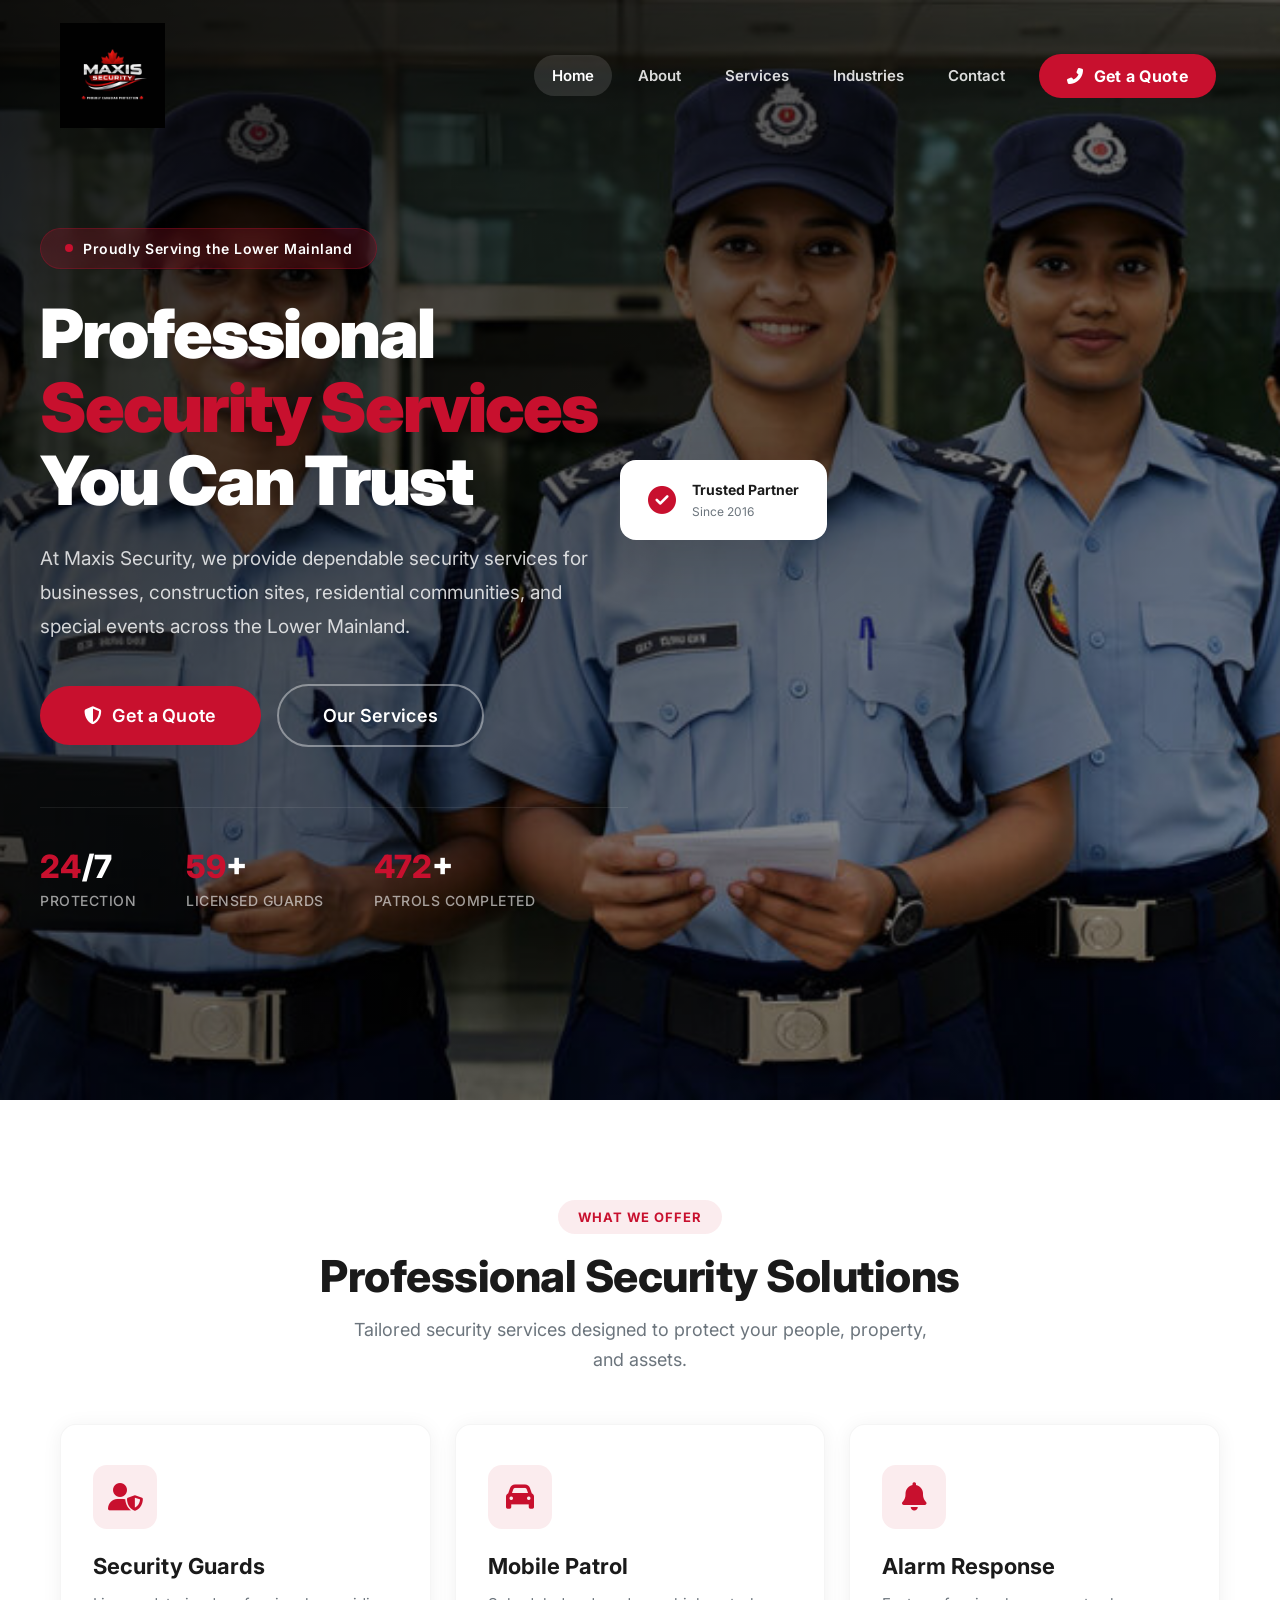
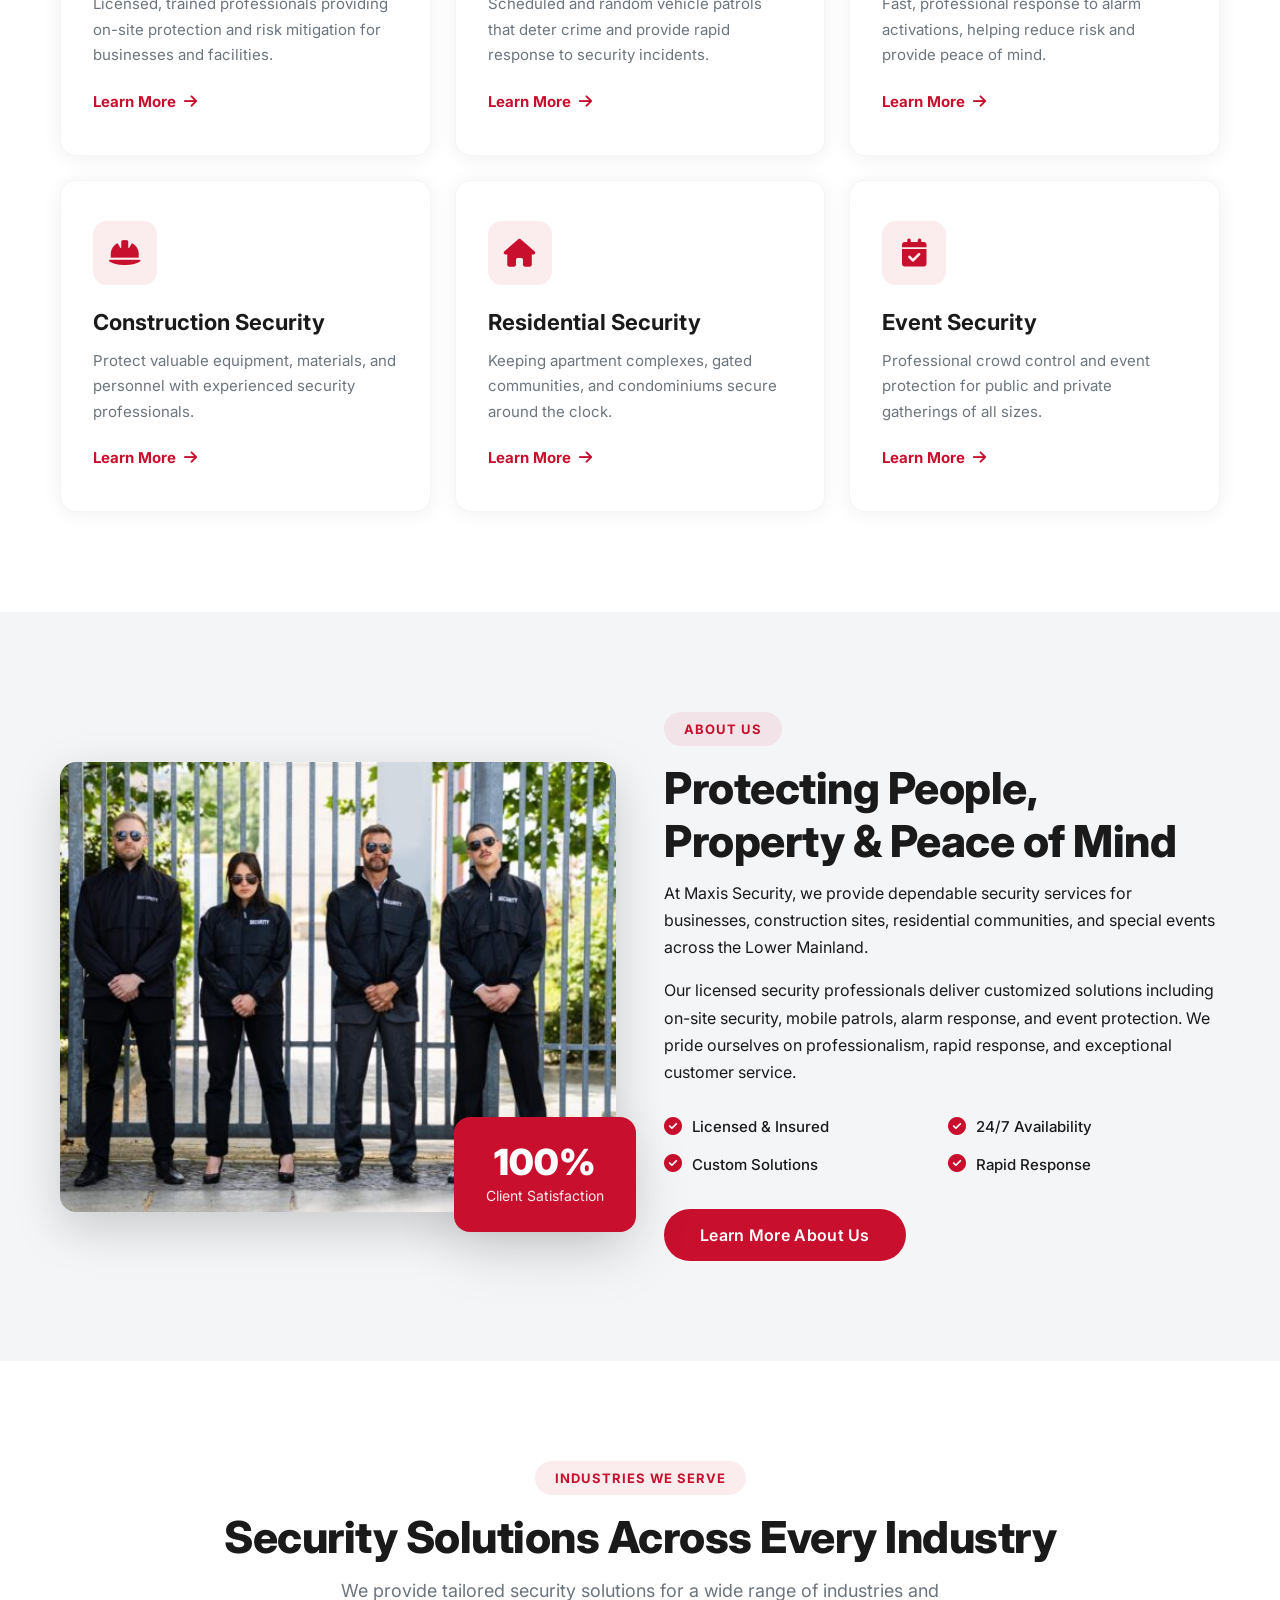
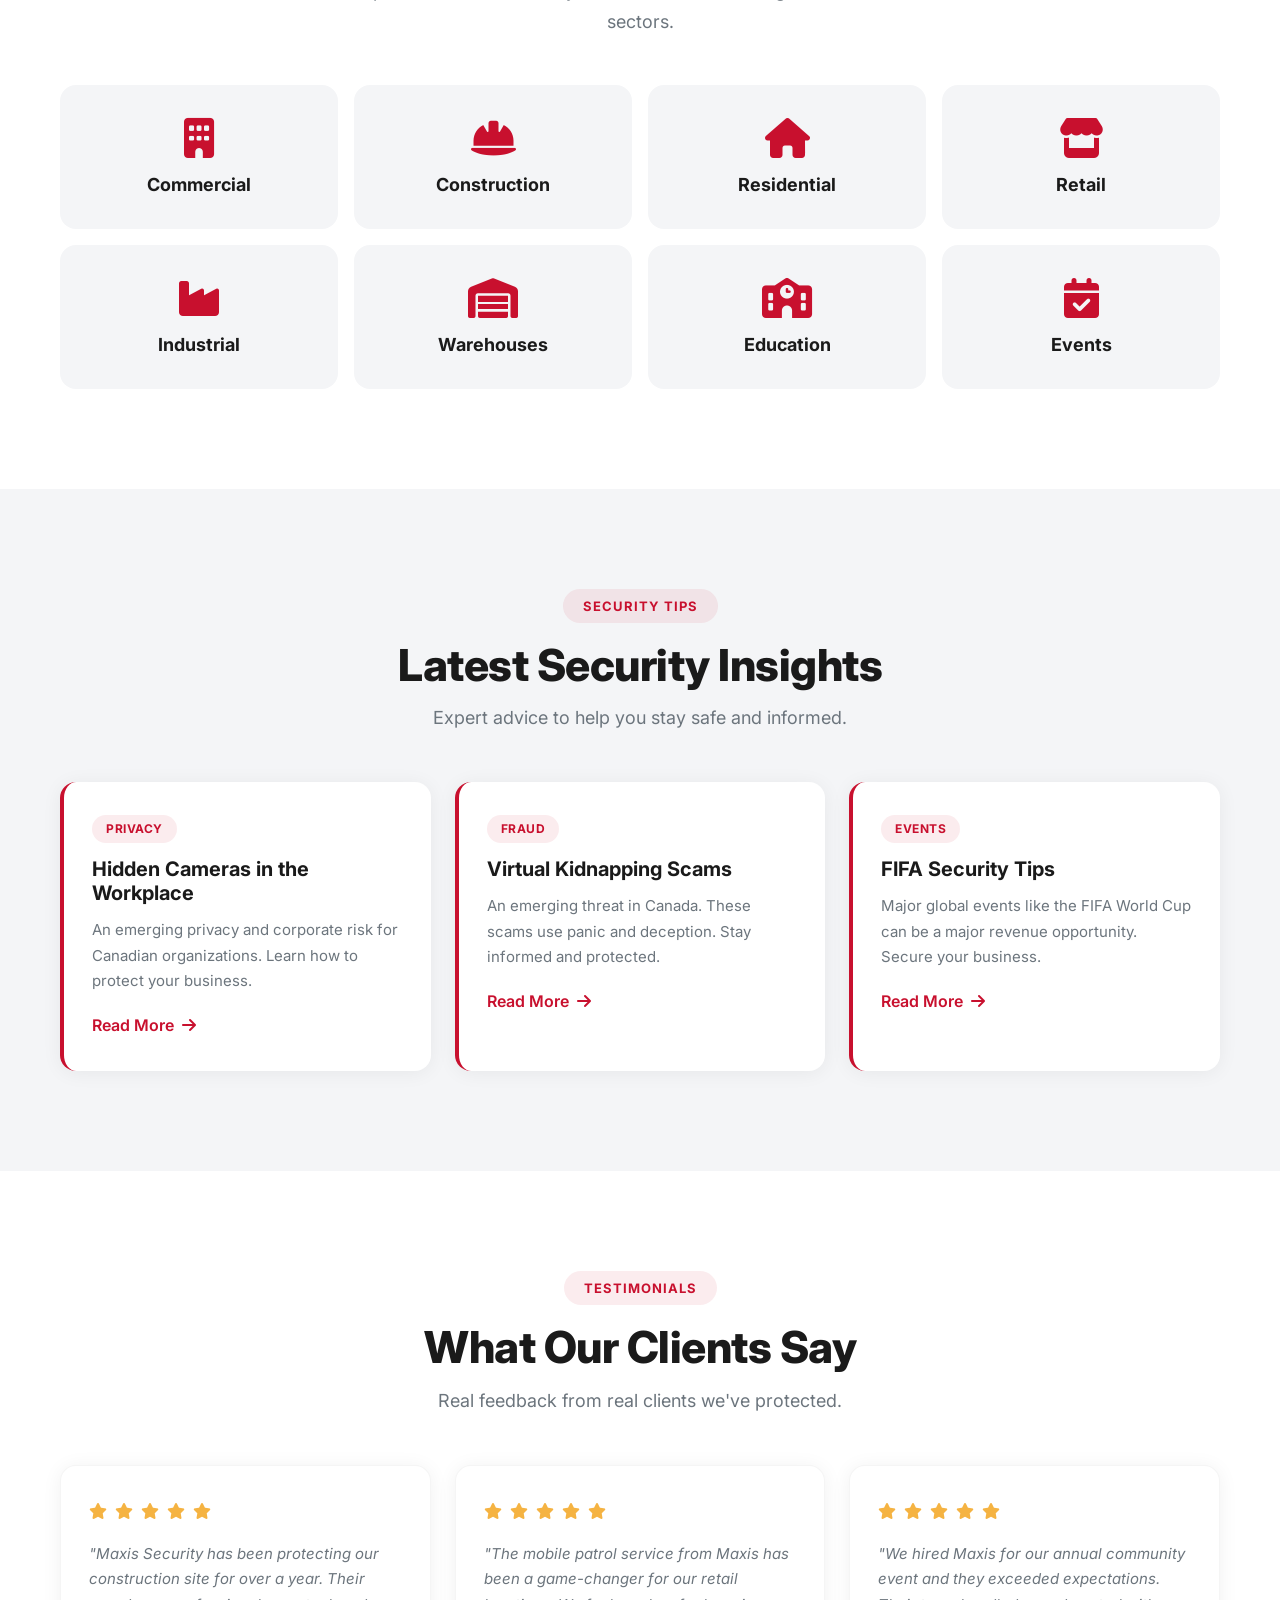
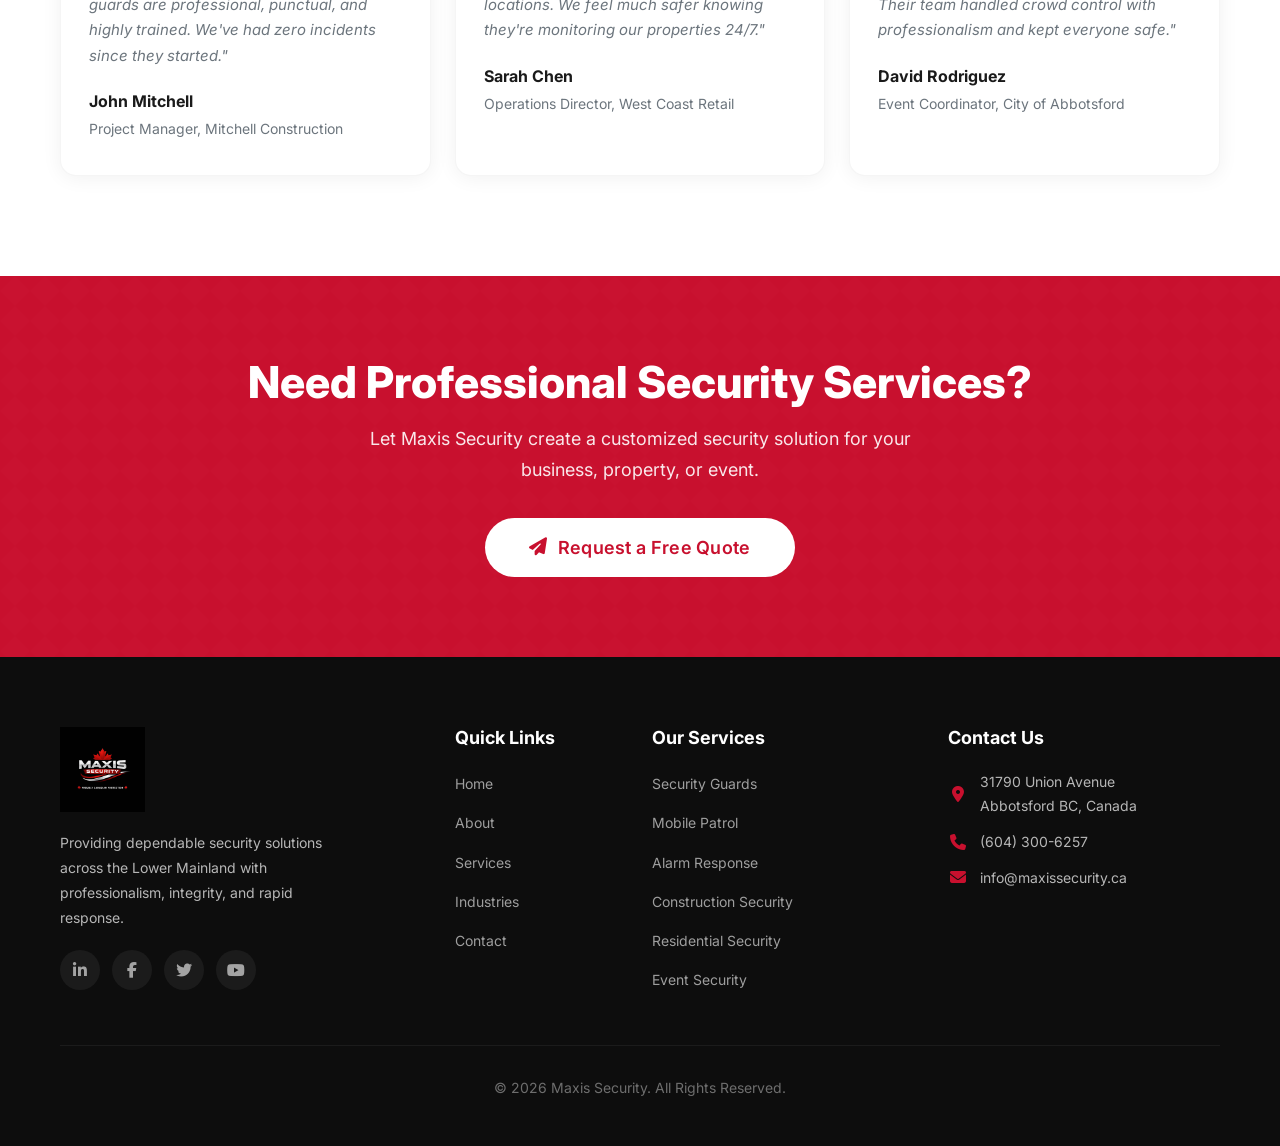
==== commit 679ba1bc: "second commit" ====
--- a/index.html
+++ b/index.html
@@ -173,7 +173,7 @@
             <div class="row align-items-center g-5">
                 <div class="col-lg-6">
                     <div class="about-image-wrapper">
-                        <img src="images/about-team.jpg" alt="Maxis Security Team" class="img-fluid rounded-4 shadow-lg" />
+                        <img src="./Images/pps.jpg" alt="Maxis Security Team" class="img-fluid rounded-4 shadow-lg" />
                         <div class="about-image-badge">
                             <h3>100%</h3>
                             <p>Client Satisfaction</p>
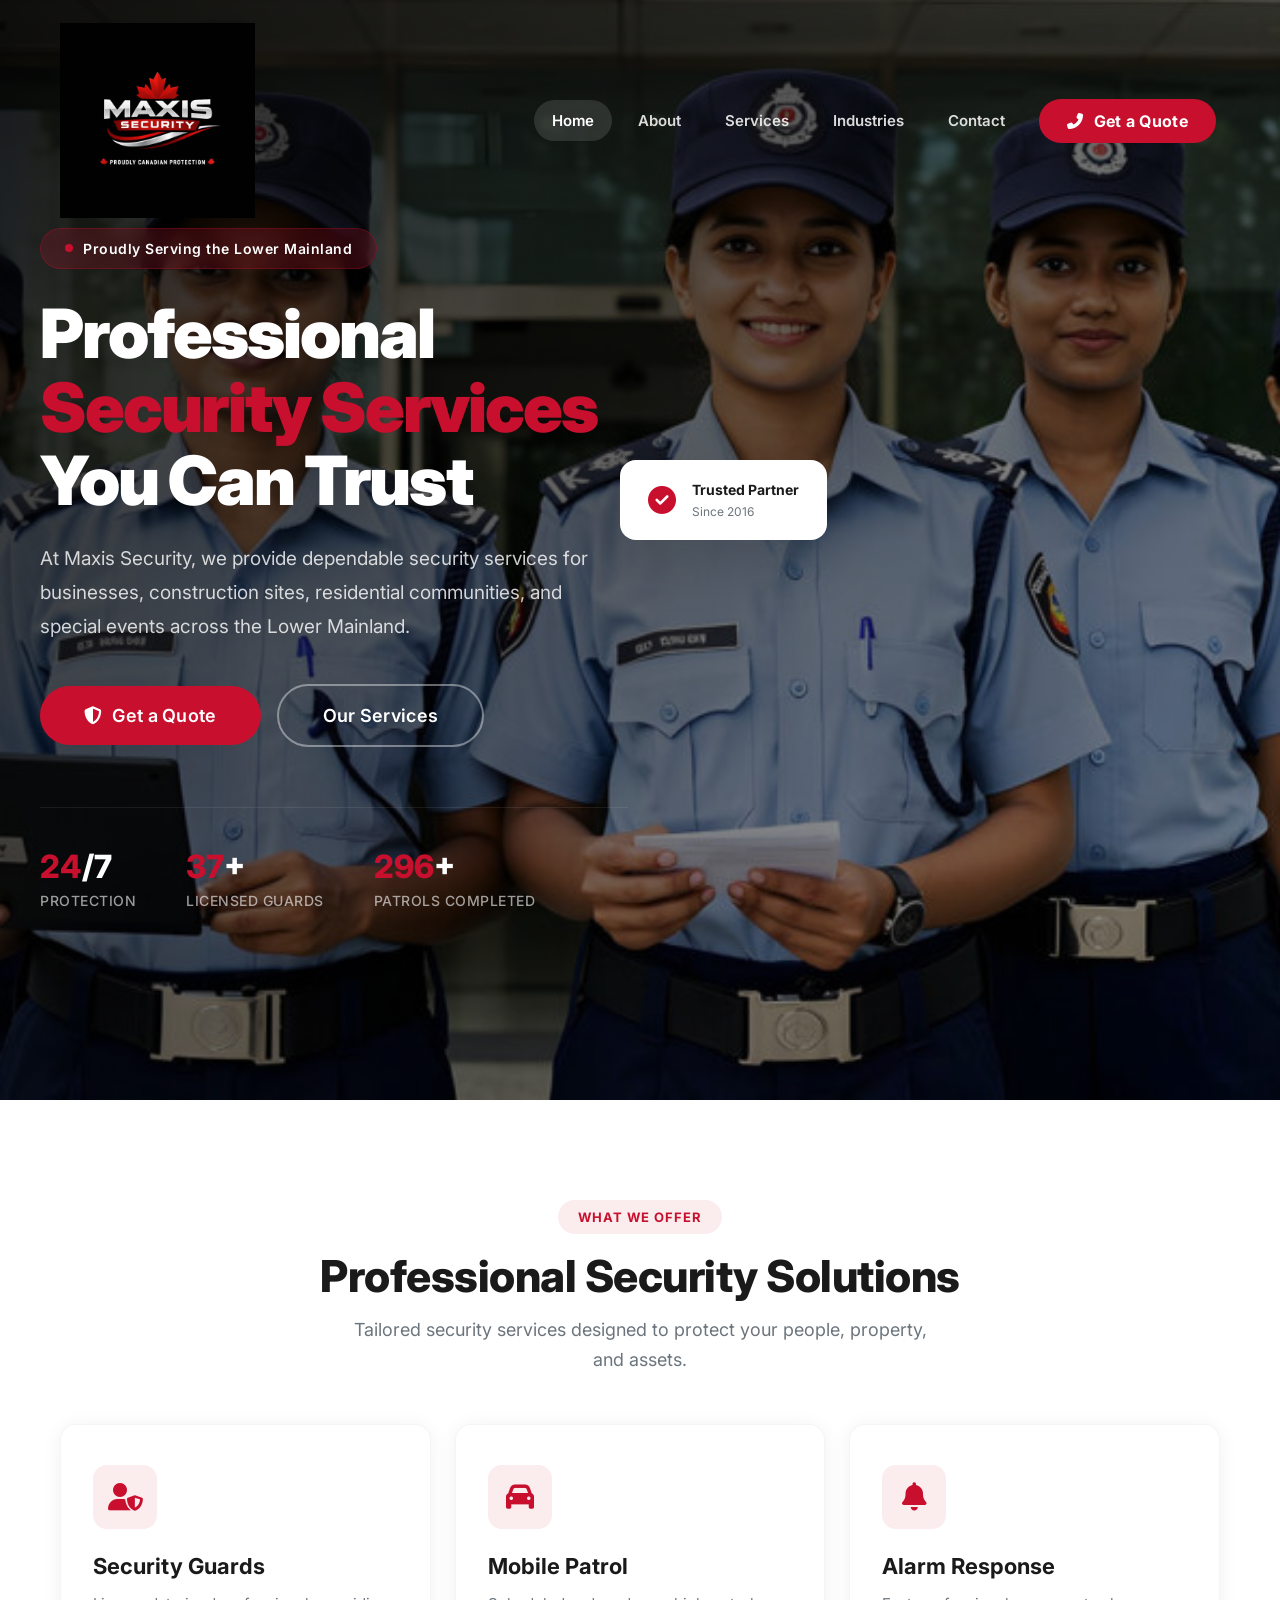
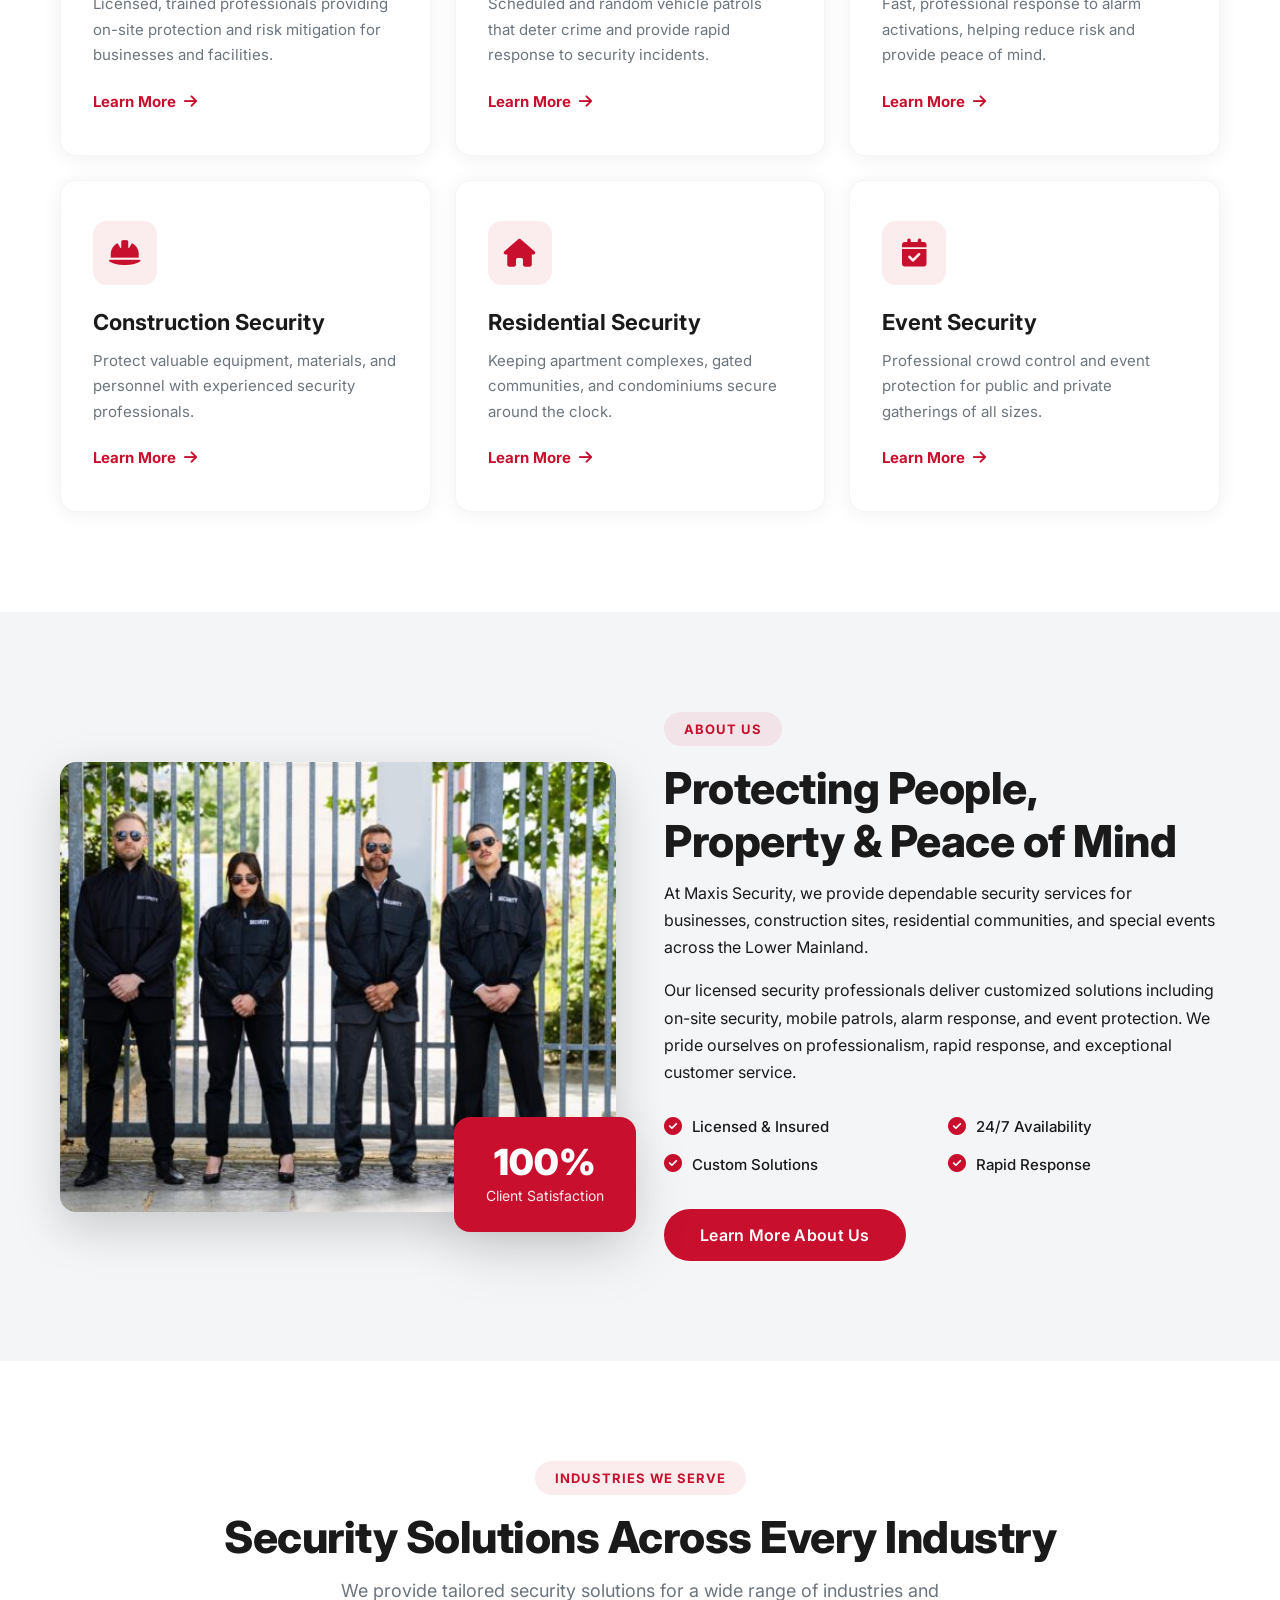
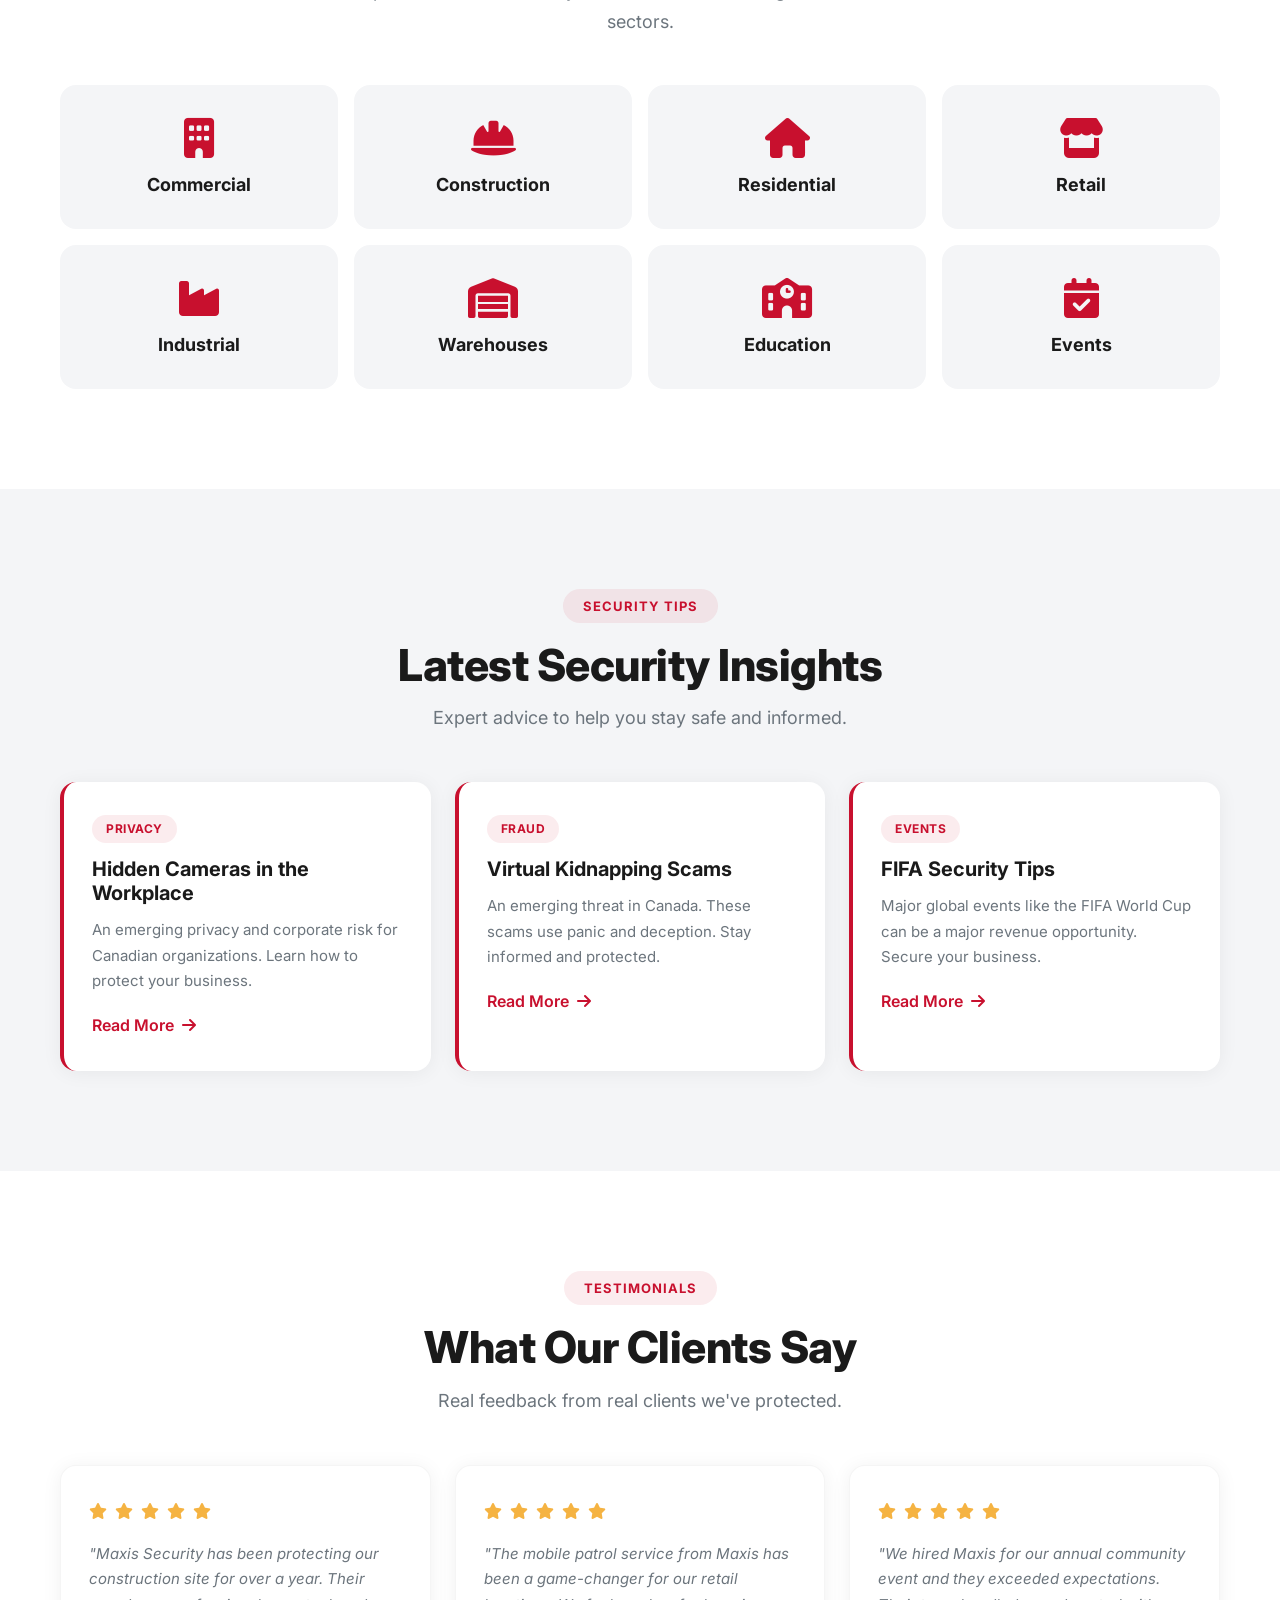
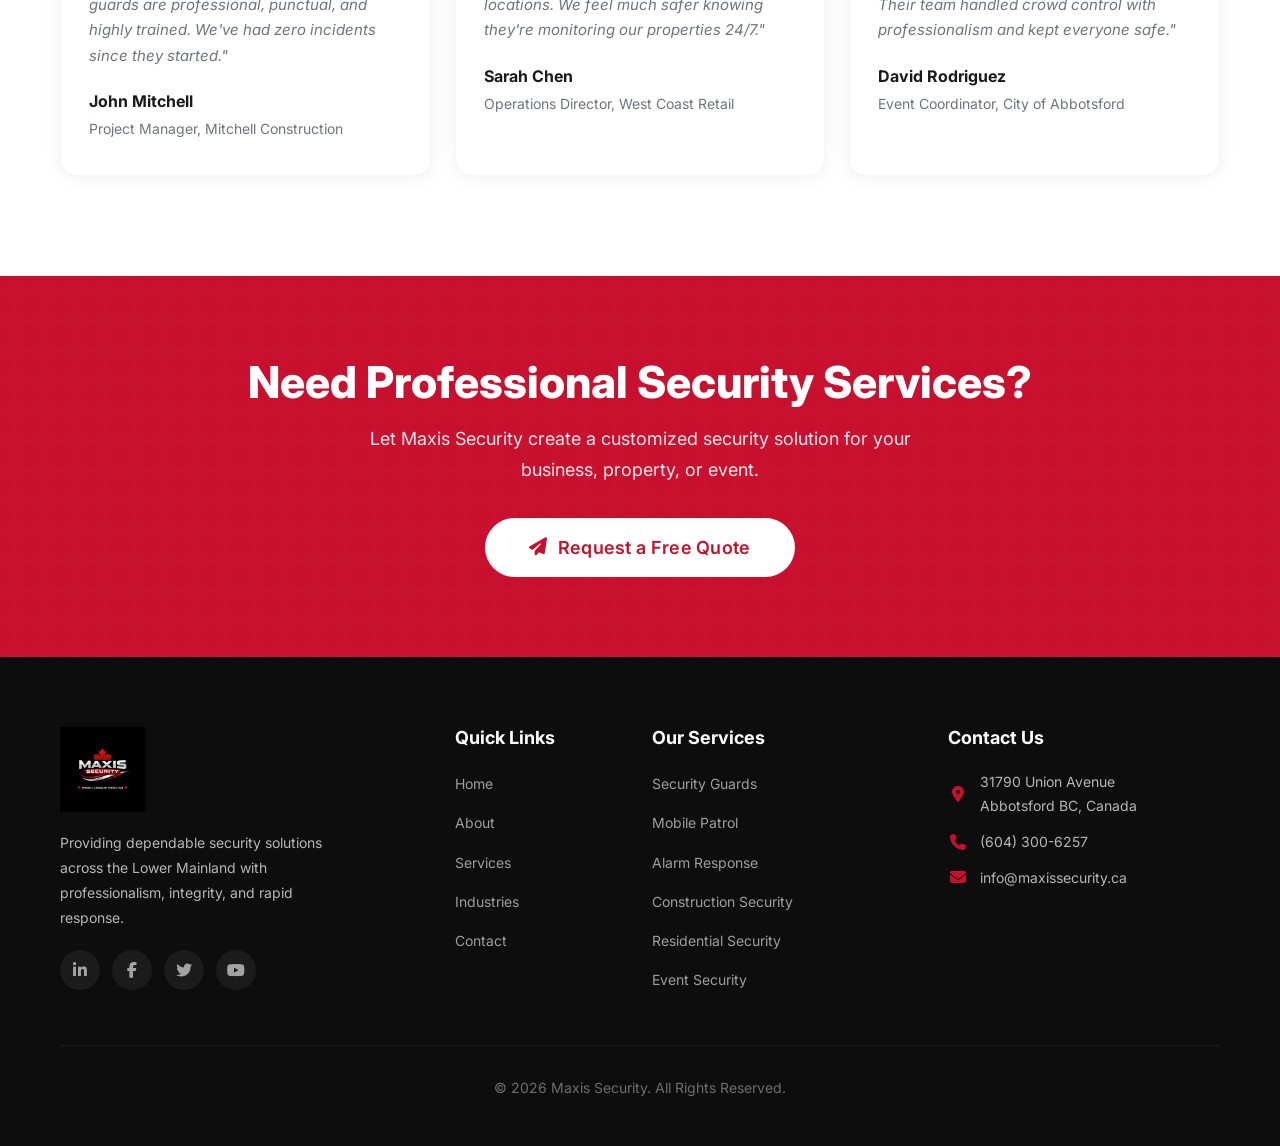
==== commit 1cdb4784: "Change logo height in navbar Updated logo image height in the navbar." ====
--- a/index.html
+++ b/index.html
@@ -24,7 +24,7 @@
     <nav class="navbar navbar-expand-lg navbar-dark fixed-top" id="mainNav">
         <div class="container">
             <a class="navbar-brand" href="index.html">
-                <img src="Images/logo maxis.jpg" alt="Maxis Security Logo" style="height: 105px; width: auto;" />
+                <img src="Images/logo maxis.jpg" alt="Maxis Security Logo" style="height: 195px; width: auto;" />
             </a>
             <button class="navbar-toggler" type="button" data-bs-toggle="collapse" data-bs-target="#navbarNav">
                 <span class="navbar-toggler-icon"></span>
@@ -447,4 +447,4 @@
     <script src="script.js"></script>
 </body>
 
-</html>+</html>
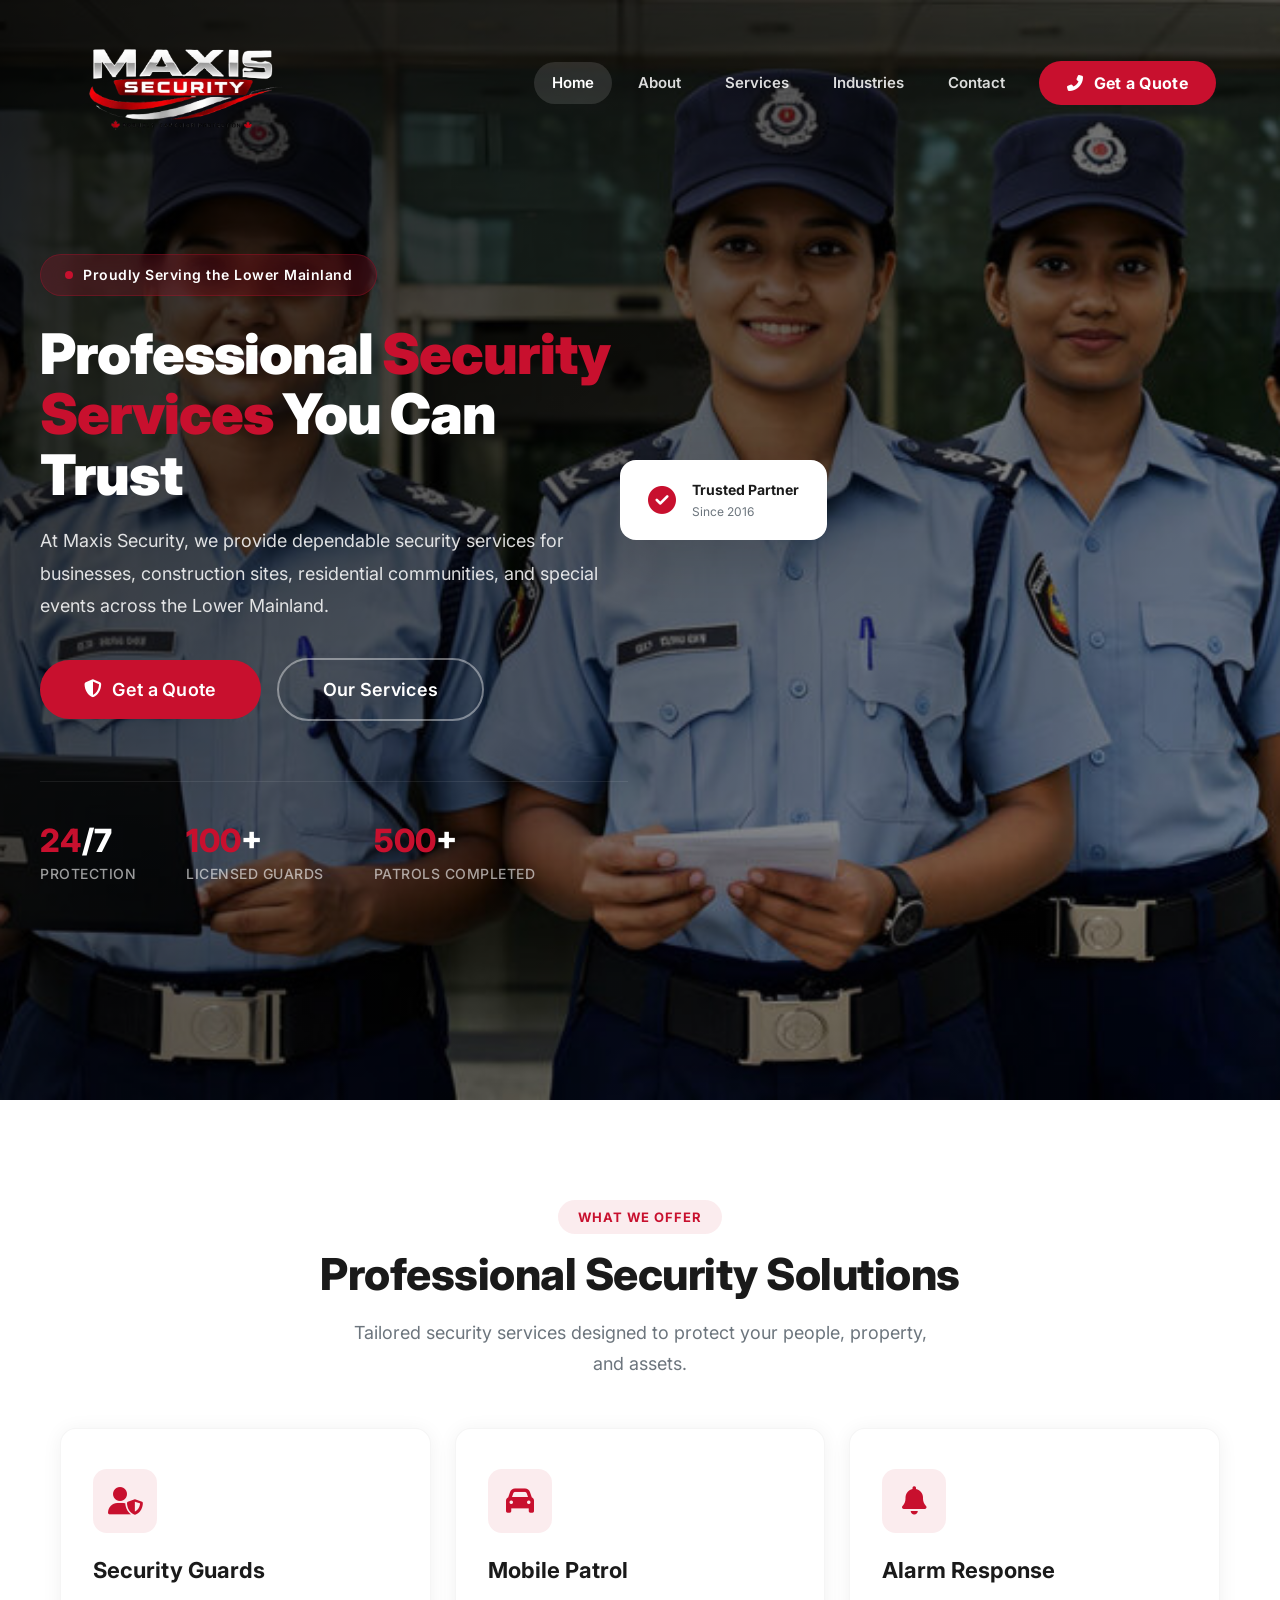
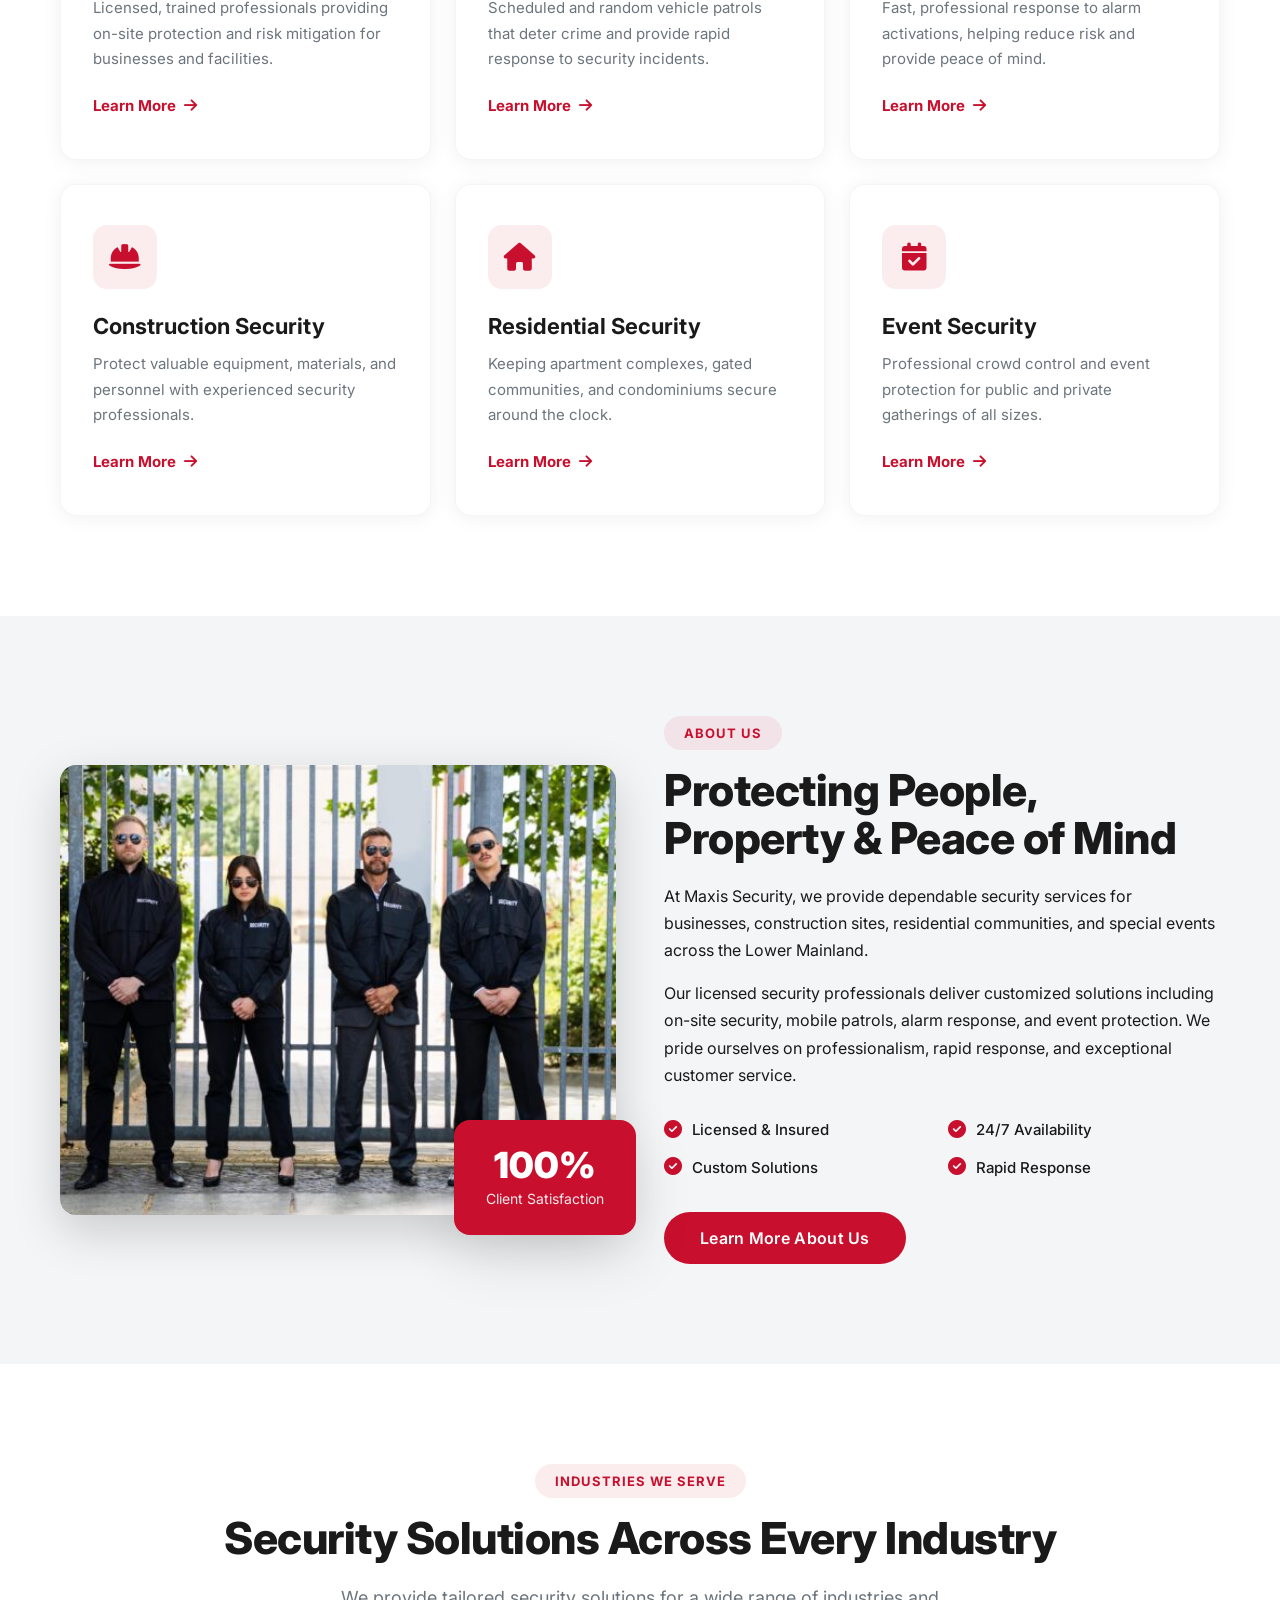
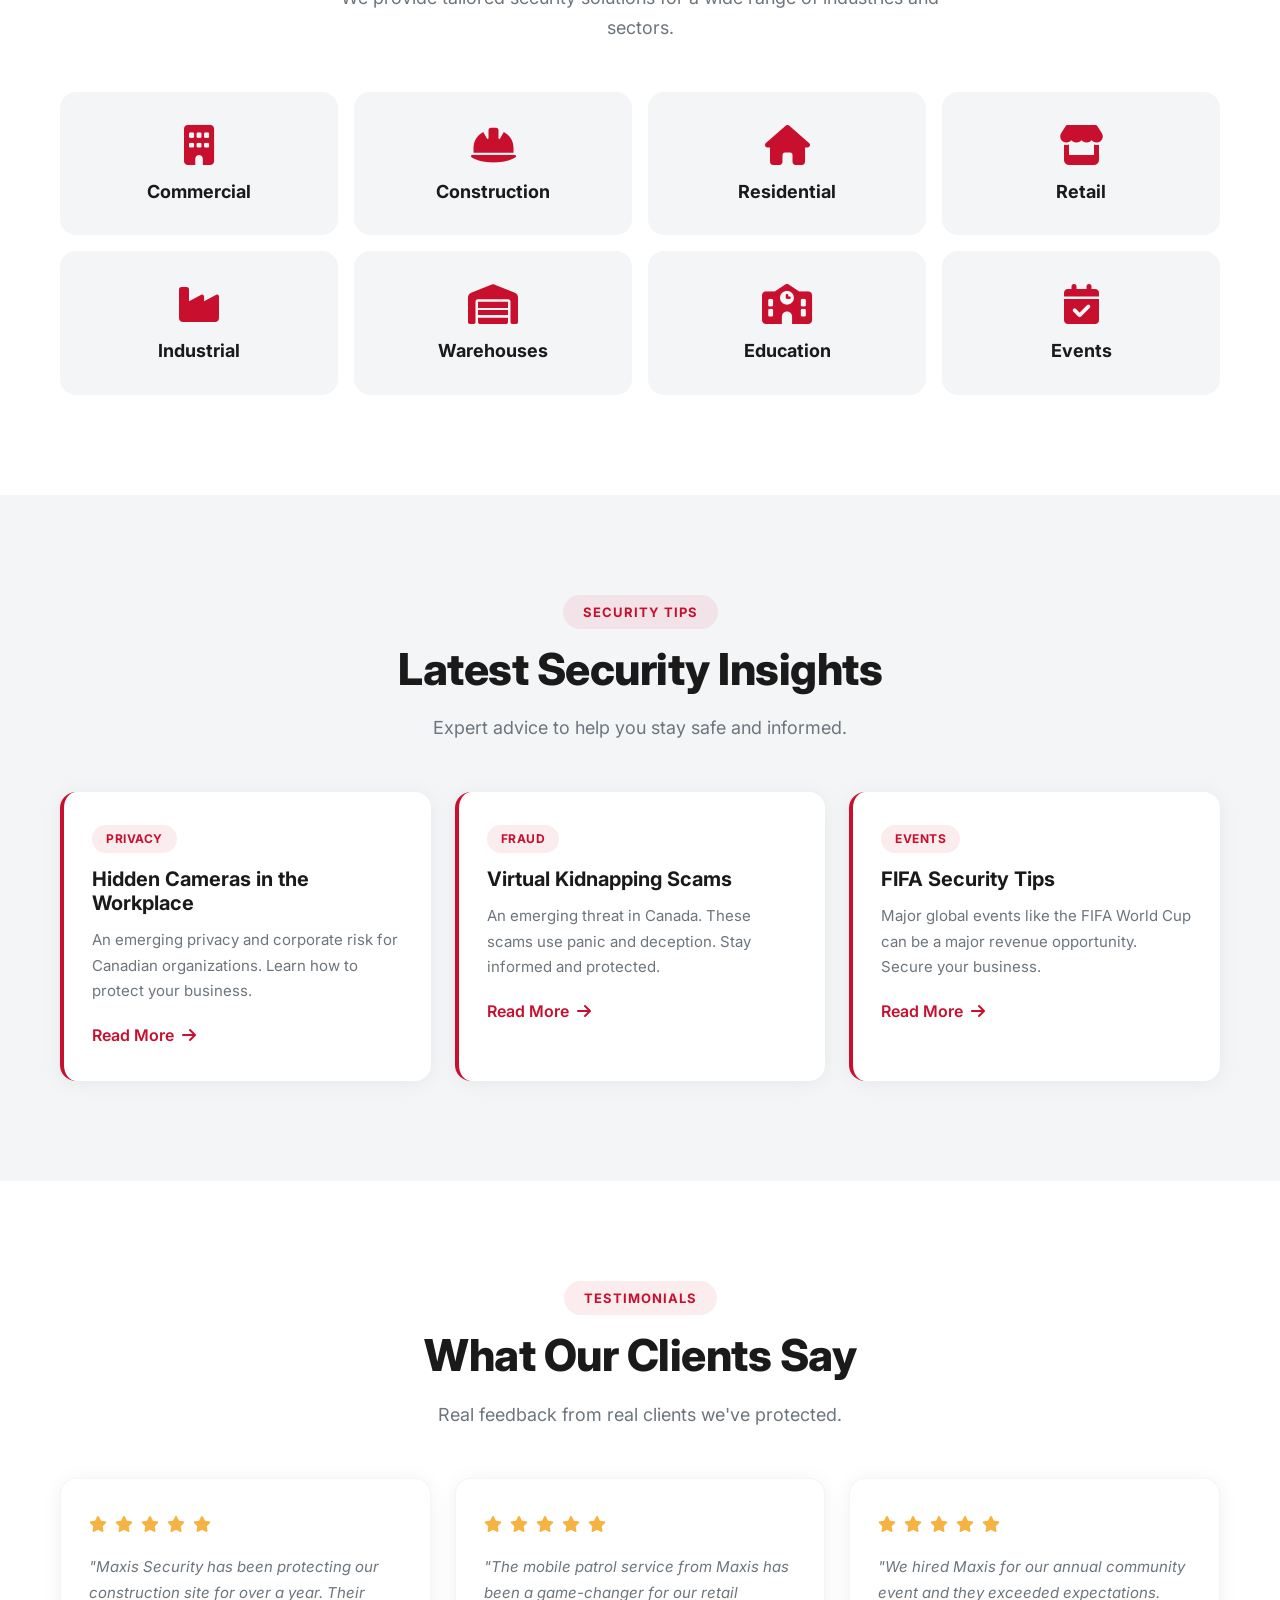
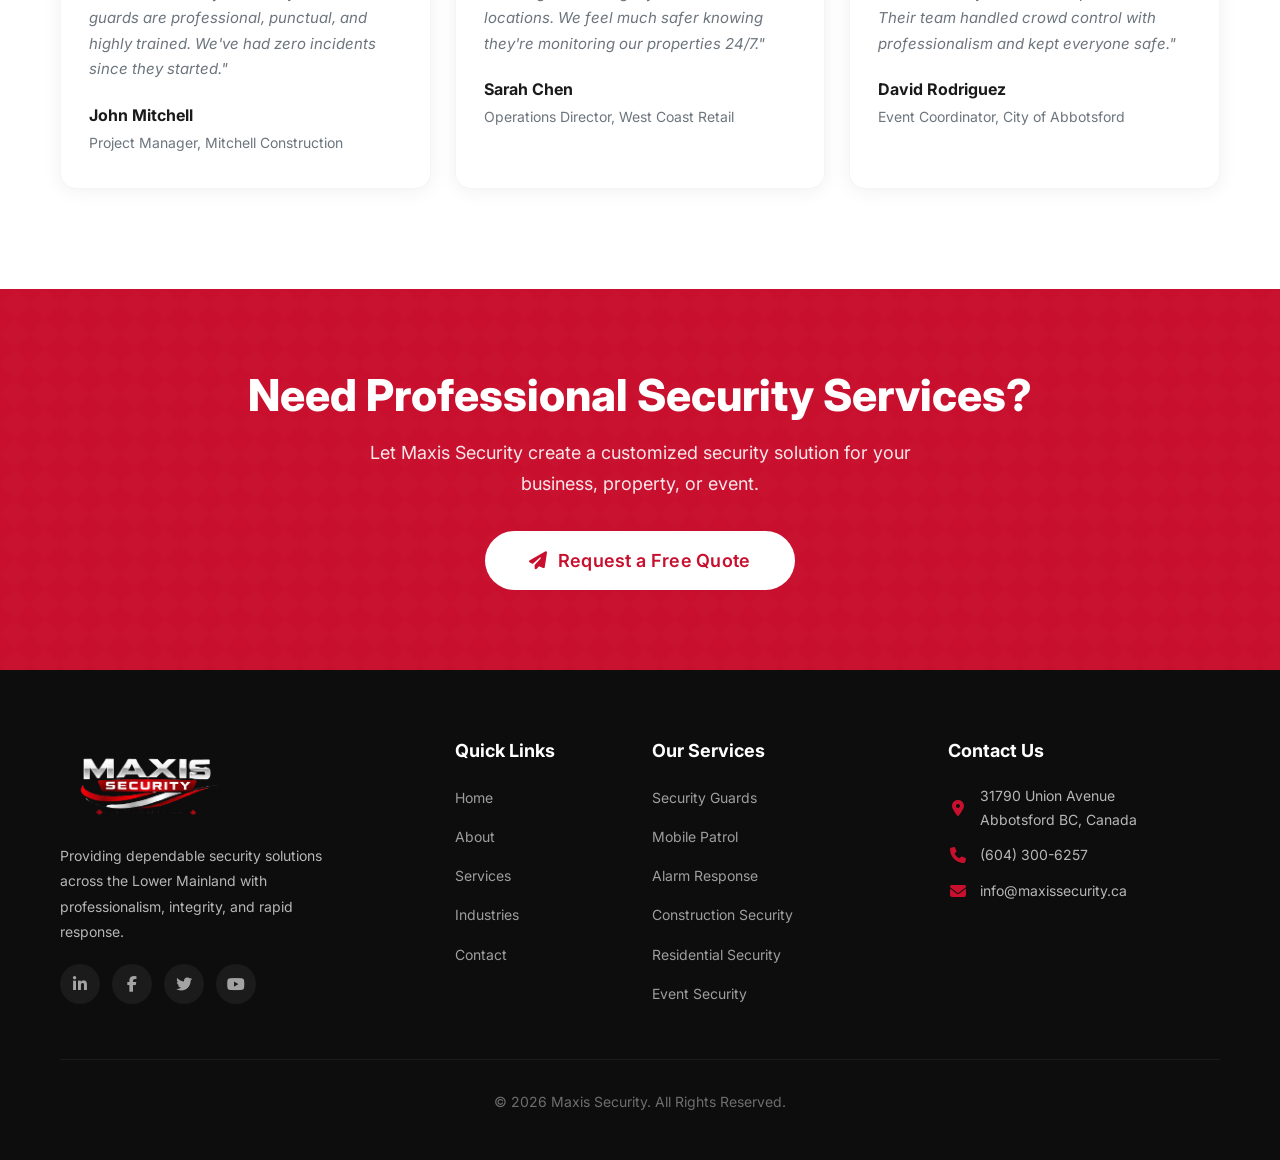
==== commit d14471cc: "Update logo image source in index.html" ====
--- a/index.html
+++ b/index.html
@@ -24,7 +24,7 @@
     <nav class="navbar navbar-expand-lg navbar-dark fixed-top" id="mainNav">
         <div class="container">
             <a class="navbar-brand" href="index.html">
-                <img src="Images/logo maxis.jpg" alt="Maxis Security Logo" style="height: 195px; width: auto;" />
+                <img src="./Images/Maxis_Logo-removebg-preview.png" alt="Maxis Security Logo" style="height: 120px; width: auto;" />
             </a>
             <button class="navbar-toggler" type="button" data-bs-toggle="collapse" data-bs-target="#navbarNav">
                 <span class="navbar-toggler-icon"></span>
@@ -391,7 +391,7 @@
             <div class="row g-4">
                 <div class="col-lg-4 col-md-6">
                     <div class="brand">
-                        <img src="Images/logo maxis.jpg" alt="Maxis Security Logo" style="height: 85px; width: auto;" />
+                        <img src="Images/Maxis_Logo-removebg-preview.png" alt="Maxis Security Logo" style="height: 85px; width: auto;" />
                         <p>Providing dependable security solutions across the Lower Mainland with professionalism, integrity, and rapid response.</p>
                         <div class="social-links">
                             <a href="#"><i class="fab fa-linkedin-in"></i></a>
--- a/style.css
+++ b/style.css
@@ -1318,4 +1318,543 @@
     .contact-item i {
         margin-bottom: 8px;
     }
-}+}
+
+
+/* ============================================================
+MOBILE RESPONSIVE FIXES
+============================================================ */
+
+
+/* Hero Text on Mobile */
+
+@media (max-width: 991px) {
+    .hero {
+        min-height: auto;
+        padding: 120px 0 60px;
+    }
+    .hero-content {
+        padding: 140px 0 60px;
+        text-align: center;
+    }
+    .hero h1 {
+        font-size: 38px;
+        line-height: 1.2;
+    }
+    .hero-description {
+        font-size: 16px;
+        margin: 0 auto 30px;
+        padding: 0 15px;
+    }
+    .hero-buttons {
+        flex-direction: column;
+        align-items: center;
+        gap: 12px;
+    }
+    .hero-buttons .btn {
+        width: 100%;
+        max-width: 300px;
+        justify-content: center;
+    }
+    .hero-stats {
+        flex-wrap: wrap;
+        justify-content: center;
+        gap: 20px;
+        margin-top: 40px;
+        padding-top: 30px;
+    }
+    .hero-stats .stat-item {
+        flex: 0 0 calc(50% - 20px);
+        text-align: center;
+    }
+    .hero-stats .stat-item h3 {
+        font-size: 28px;
+    }
+    .hero-stats .stat-item p {
+        font-size: 13px;
+    }
+    .hero-badge {
+        font-size: 12px;
+        padding: 6px 16px;
+        margin: 0 auto 20px;
+    }
+    .hero-image-badge {
+        position: relative !important;
+        left: auto !important;
+        bottom: auto !important;
+        margin: 30px auto 0;
+        padding: 14px 20px;
+        display: inline-flex;
+    }
+    .hero-image-badge i {
+        font-size: 22px;
+    }
+    .hero-image-badge .text {
+        font-size: 13px;
+    }
+}
+
+
+/* Small phones */
+
+@media (max-width: 576px) {
+    .hero h1 {
+        font-size: 30px;
+    }
+    .hero-content {
+        padding: 120px 0 40px;
+    }
+    .hero-description {
+        font-size: 15px;
+        padding: 0 10px;
+    }
+    .hero-stats .stat-item {
+        flex: 0 0 calc(50% - 15px);
+    }
+    .hero-stats .stat-item h3 {
+        font-size: 24px;
+    }
+    .hero-buttons .btn {
+        font-size: 15px;
+        padding: 12px 24px;
+        max-width: 250px;
+    }
+    .hero-badge {
+        font-size: 11px;
+        padding: 5px 12px;
+    }
+    .hero-badge .dot {
+        width: 6px;
+        height: 6px;
+    }
+}
+
+
+/* Extra small phones */
+
+@media (max-width: 400px) {
+    .hero h1 {
+        font-size: 26px;
+    }
+    .hero-stats .stat-item {
+        flex: 0 0 100%;
+    }
+    .hero-stats .stat-item h3 {
+        font-size: 22px;
+    }
+}
+
+
+/* ============================================================
+BANNER TAGLINE
+============================================================ */
+
+.banner-tagline {
+    display: inline-block;
+    background: rgba(200, 16, 46, 0.15);
+    color: var(--primary);
+    padding: 6px 24px;
+    border-radius: 50px;
+    font-size: 13px;
+    font-weight: 700;
+    letter-spacing: 2px;
+    text-transform: uppercase;
+    margin-bottom: 16px;
+    border: 1px solid rgba(200, 16, 46, 0.2);
+}
+
+
+/* ============================================================
+STORY TAGLINE
+============================================================ */
+
+.story-tagline .section-badge {
+    background: rgba(200, 16, 46, 0.08);
+    color: var(--primary);
+    padding: 8px 28px;
+    border-radius: 50px;
+    font-size: 13px;
+    font-weight: 700;
+    letter-spacing: 1.5px;
+    text-transform: uppercase;
+    display: inline-block;
+}
+
+
+/* ============================================================
+SECTION TITLE - MULTI-LINE
+============================================================ */
+
+.section-title {
+    font-size: 44px;
+    font-weight: 800;
+    margin-bottom: 20px;
+    letter-spacing: -0.5px;
+    line-height: 1.1;
+}
+
+
+/* ============================================================
+RESPONSIVE
+============================================================ */
+
+@media (max-width: 768px) {
+    .section-title {
+        font-size: 32px;
+    }
+    .banner-tagline {
+        font-size: 11px;
+        padding: 4px 16px;
+    }
+    .story-tagline .section-badge {
+        font-size: 11px;
+        padding: 6px 16px;
+    }
+}
+
+@media (max-width: 576px) {
+    .section-title {
+        font-size: 28px;
+    }
+}
+
+
+/* ============================================================
+HERO - BRAND TAGLINE STYLES
+============================================================ */
+
+
+/* MAXIS SECURITY Brand Text */
+
+.hero-brand-tagline {
+    margin-bottom: 10px;
+}
+
+.hero-brand-tagline .brand-line {
+    display: block;
+    font-size: 52px;
+    font-weight: 900;
+    color: #c8102e;
+    letter-spacing: 6px;
+    line-height: 1;
+    text-transform: uppercase;
+}
+
+.hero-brand-tagline .brand-line-security {
+    display: block;
+    font-size: 22px;
+    font-weight: 700;
+    color: #ffffff;
+    letter-spacing: 8px;
+    text-transform: uppercase;
+    margin-top: 2px;
+}
+
+
+/* PROTECTING CANADIAN PROPERTY Tagline */
+
+.hero-protection-tagline {
+    display: inline-block;
+    background: rgba(200, 16, 46, 0.15);
+    border: 1px solid rgba(200, 16, 46, 0.3);
+    color: #ffffff;
+    padding: 6px 24px;
+    border-radius: 50px;
+    font-size: 13px;
+    font-weight: 600;
+    letter-spacing: 2px;
+    text-transform: uppercase;
+    margin-bottom: 20px;
+}
+
+
+/* Hero Heading */
+
+.hero h1 {
+    font-size: 56px;
+    font-weight: 900;
+    color: var(--white);
+    line-height: 1.08;
+    margin-bottom: 20px;
+    letter-spacing: -1px;
+}
+
+.hero h1 .highlight {
+    color: var(--primary);
+}
+
+
+/* Hero Description */
+
+.hero-description {
+    font-size: 18px;
+    color: rgba(255, 255, 255, 0.85);
+    max-width: 650px;
+    margin-bottom: 35px;
+    line-height: 1.8;
+}
+
+
+/* ============================================================
+RESPONSIVE - MOBILE
+============================================================ */
+
+@media (max-width: 991px) {
+    .hero-brand-tagline .brand-line {
+        font-size: 40px;
+        letter-spacing: 4px;
+    }
+    .hero-brand-tagline .brand-line-security {
+        font-size: 18px;
+        letter-spacing: 6px;
+    }
+    .hero h1 {
+        font-size: 38px;
+    }
+    .hero-description {
+        font-size: 16px;
+        padding: 0 15px;
+    }
+    .hero-protection-tagline {
+        font-size: 11px;
+        padding: 4px 16px;
+        letter-spacing: 1.5px;
+    }
+}
+
+@media (max-width: 576px) {
+    .hero-brand-tagline .brand-line {
+        font-size: 32px;
+        letter-spacing: 3px;
+    }
+    .hero-brand-tagline .brand-line-security {
+        font-size: 15px;
+        letter-spacing: 5px;
+    }
+    .hero h1 {
+        font-size: 30px;
+        letter-spacing: 0px;
+    }
+    .hero-description {
+        font-size: 15px;
+        padding: 0 10px;
+    }
+    .hero-protection-tagline {
+        font-size: 10px;
+        padding: 4px 12px;
+        letter-spacing: 1px;
+    }
+    .hero-buttons .btn {
+        font-size: 14px;
+        padding: 12px 20px;
+        width: 100%;
+        max-width: 250px;
+        justify-content: center;
+    }
+}
+
+
+/* ============================================================
+GLOBAL MOBILE FIXES - PREVENT TEXT CUTOFF
+============================================================ */
+
+
+/* Fix for all text on mobile */
+
+@media (max-width: 576px) {
+    /* General text fixes */
+    body {
+        overflow-x: hidden;
+    }
+    .container {
+        padding-left: 15px;
+        padding-right: 15px;
+        overflow: hidden;
+    }
+    /* Fix for all headings */
+    h1,
+    h2,
+    h3,
+    h4,
+    h5,
+    h6 {
+        word-wrap: break-word;
+        overflow-wrap: break-word;
+        hyphens: auto;
+    }
+    /* Fix for all paragraphs */
+    p {
+        word-wrap: break-word;
+        overflow-wrap: break-word;
+    }
+    /* Fix for all section titles */
+    .section-title {
+        font-size: 28px !important;
+        word-wrap: break-word;
+        overflow-wrap: break-word;
+    }
+    /* Fix for all badges */
+    .section-badge {
+        font-size: 10px !important;
+        padding: 4px 12px !important;
+        white-space: normal !important;
+        word-wrap: break-word !important;
+        display: inline-block !important;
+        max-width: 100% !important;
+    }
+    /* Fix for page banner */
+    .page-banner .banner-content h1 {
+        font-size: 28px !important;
+        word-wrap: break-word;
+        overflow-wrap: break-word;
+        padding: 0 5px;
+    }
+    .page-banner .banner-content p {
+        font-size: 14px !important;
+        padding: 0 10px;
+        word-wrap: break-word;
+        overflow-wrap: break-word;
+    }
+    /* Fix for hero section */
+    .hero h1 {
+        font-size: 28px !important;
+        word-wrap: break-word;
+        overflow-wrap: break-word;
+        padding: 0 5px;
+    }
+    .hero-description {
+        font-size: 14px !important;
+        padding: 0 10px !important;
+        word-wrap: break-word;
+        overflow-wrap: break-word;
+    }
+    .hero-badge {
+        font-size: 10px !important;
+        padding: 4px 12px !important;
+        white-space: normal !important;
+        word-wrap: break-word !important;
+    }
+    /* Fix for hero brand tagline */
+    .hero-brand-tagline .brand-line {
+        font-size: 28px !important;
+        letter-spacing: 2px !important;
+    }
+    .hero-brand-tagline .brand-line-security {
+        font-size: 14px !important;
+        letter-spacing: 3px !important;
+    }
+    .hero-protection-tagline {
+        font-size: 9px !important;
+        padding: 3px 10px !important;
+        letter-spacing: 1px !important;
+        white-space: normal !important;
+        word-wrap: break-word !important;
+    }
+    /* Fix for stats */
+    .hero-stats .stat-item h3 {
+        font-size: 22px !important;
+    }
+    .hero-stats .stat-item p {
+        font-size: 11px !important;
+    }
+    /* Fix for buttons */
+    .hero-buttons .btn {
+        font-size: 14px !important;
+        padding: 10px 18px !important;
+        width: 100% !important;
+        max-width: 100% !important;
+        justify-content: center !important;
+        text-align: center !important;
+    }
+    .hero-buttons {
+        flex-direction: column !important;
+        align-items: center !important;
+        width: 100% !important;
+    }
+    /* Fix for badge */
+    .hero-image-badge {
+        padding: 10px 16px !important;
+        font-size: 12px !important;
+    }
+    .hero-image-badge .text {
+        font-size: 12px !important;
+    }
+    .hero-image-badge .text small {
+        font-size: 10px !important;
+    }
+    /* Fix for story tagline */
+    .story-tagline .section-badge {
+        font-size: 9px !important;
+        padding: 4px 10px !important;
+        white-space: normal !important;
+        word-wrap: break-word !important;
+        display: block !important;
+        max-width: 100% !important;
+    }
+    /* Fix for features list */
+    .about-features {
+        grid-template-columns: 1fr !important;
+    }
+    .about-features li {
+        font-size: 14px !important;
+    }
+    /* Fix for service features */
+    .service-features {
+        grid-template-columns: 1fr !important;
+    }
+    .service-features li {
+        font-size: 14px !important;
+    }
+    /* Fix for contact form */
+    .contact-form .form-control,
+    .contact-form .form-select {
+        font-size: 14px !important;
+        min-height: 44px !important;
+    }
+    .contact-info-card {
+        padding: 20px !important;
+    }
+    .contact-item {
+        flex-direction: column !important;
+        align-items: center !important;
+        text-align: center !important;
+    }
+    /* Fix for footer */
+    footer .brand p {
+        font-size: 13px !important;
+        padding: 0 10px !important;
+    }
+    footer h5 {
+        font-size: 16px !important;
+    }
+    footer ul li a {
+        font-size: 13px !important;
+    }
+    footer .contact-info p {
+        font-size: 13px !important;
+        justify-content: center !important;
+        flex-wrap: wrap !important;
+    }
+}
+
+
+/* Extra small phones */
+
+@media (max-width: 400px) {
+    .section-title {
+        font-size: 24px !important;
+    }
+    .hero h1 {
+        font-size: 24px !important;
+    }
+    .page-banner .banner-content h1 {
+        font-size: 24px !important;
+    }
+    .hero-brand-tagline .brand-line {
+        font-size: 24px !important;
+    }
+    .hero-brand-tagline .brand-line-security {
+        font-size: 12px !important;
+        letter-spacing: 2px !important;
+    }
+}
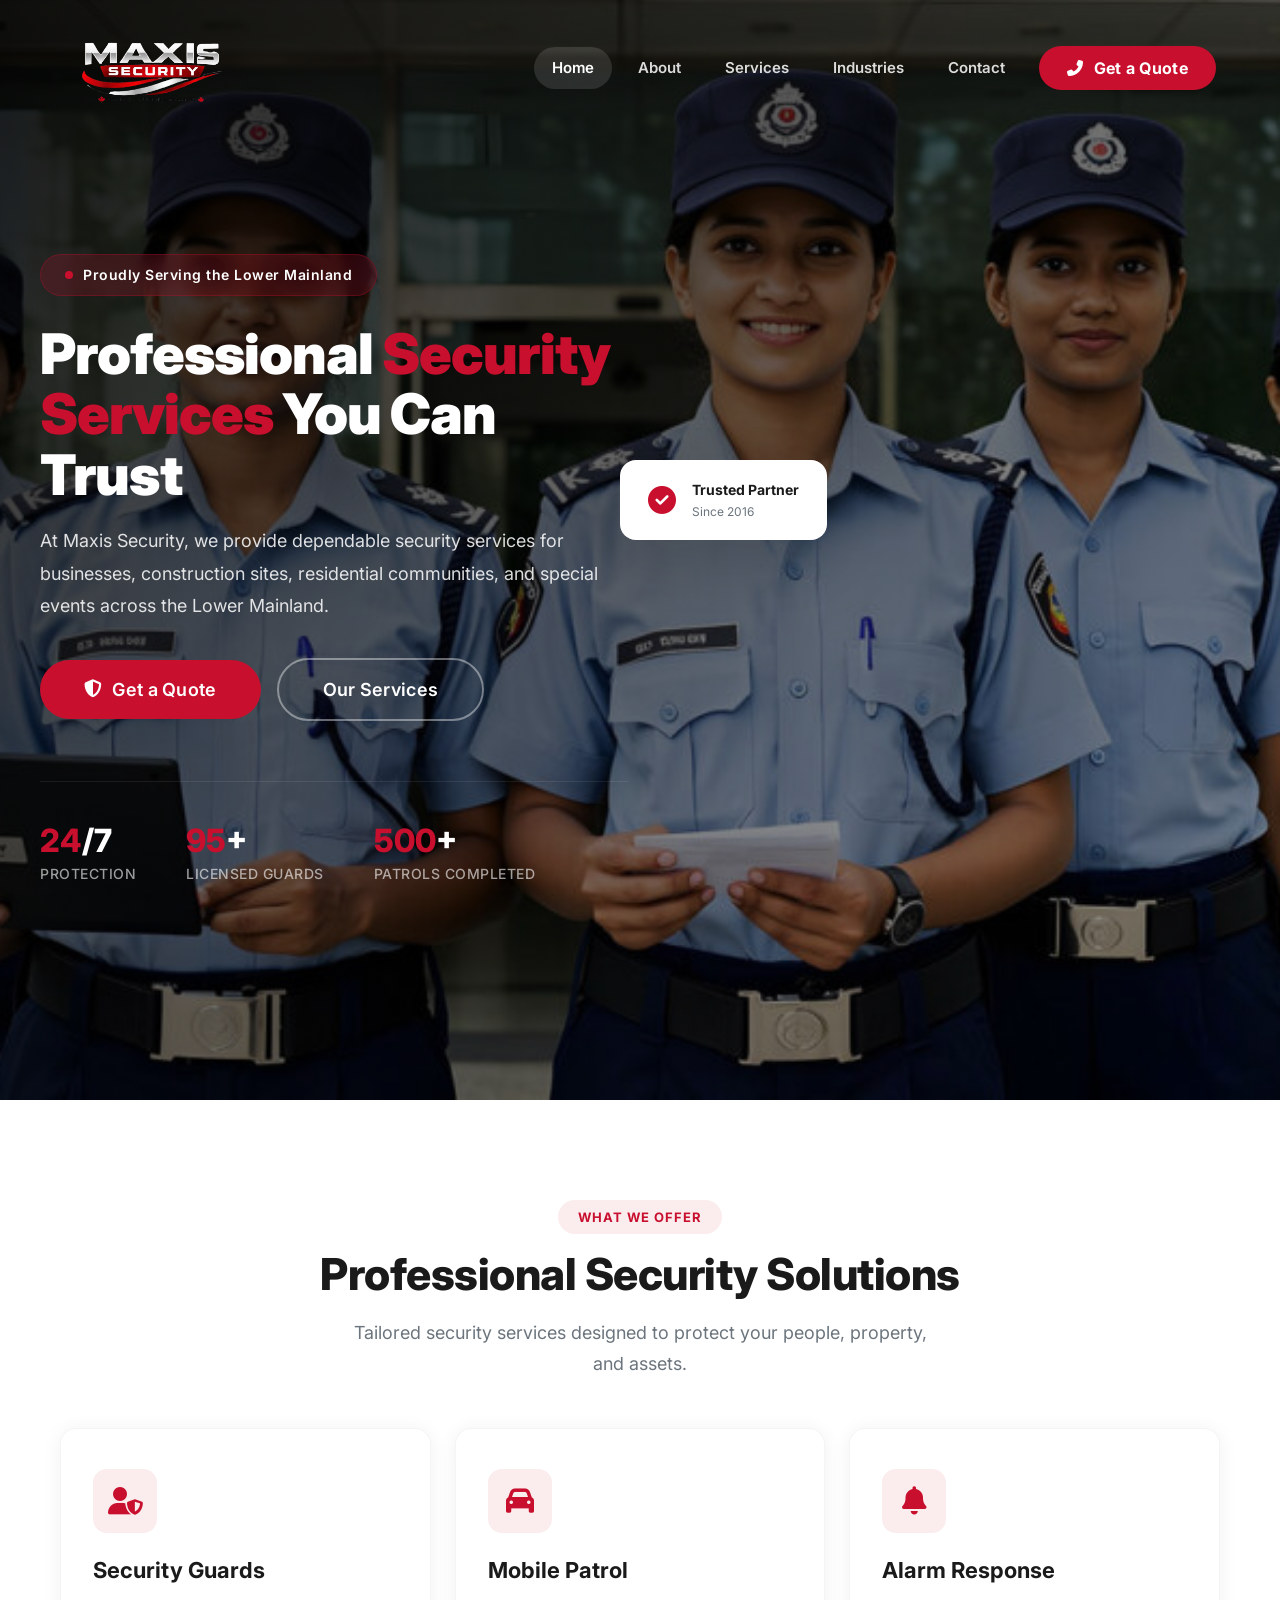
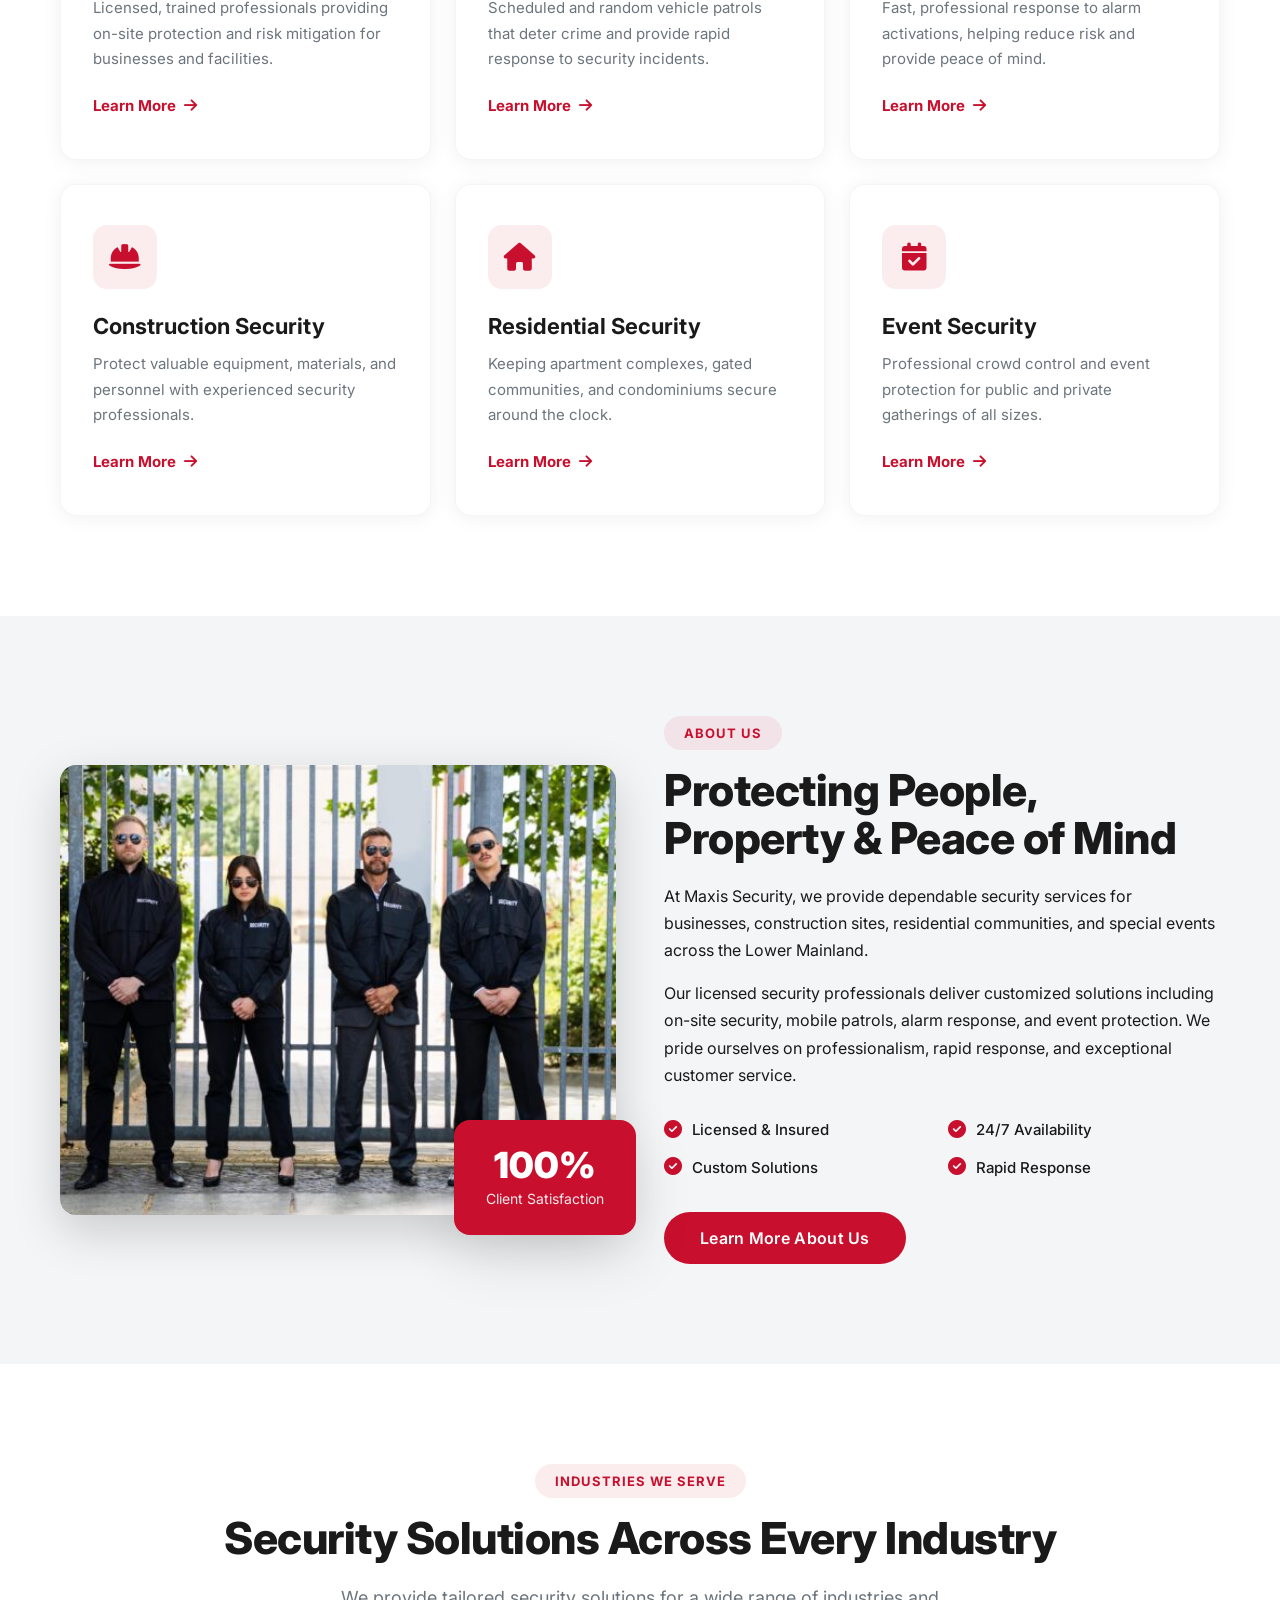
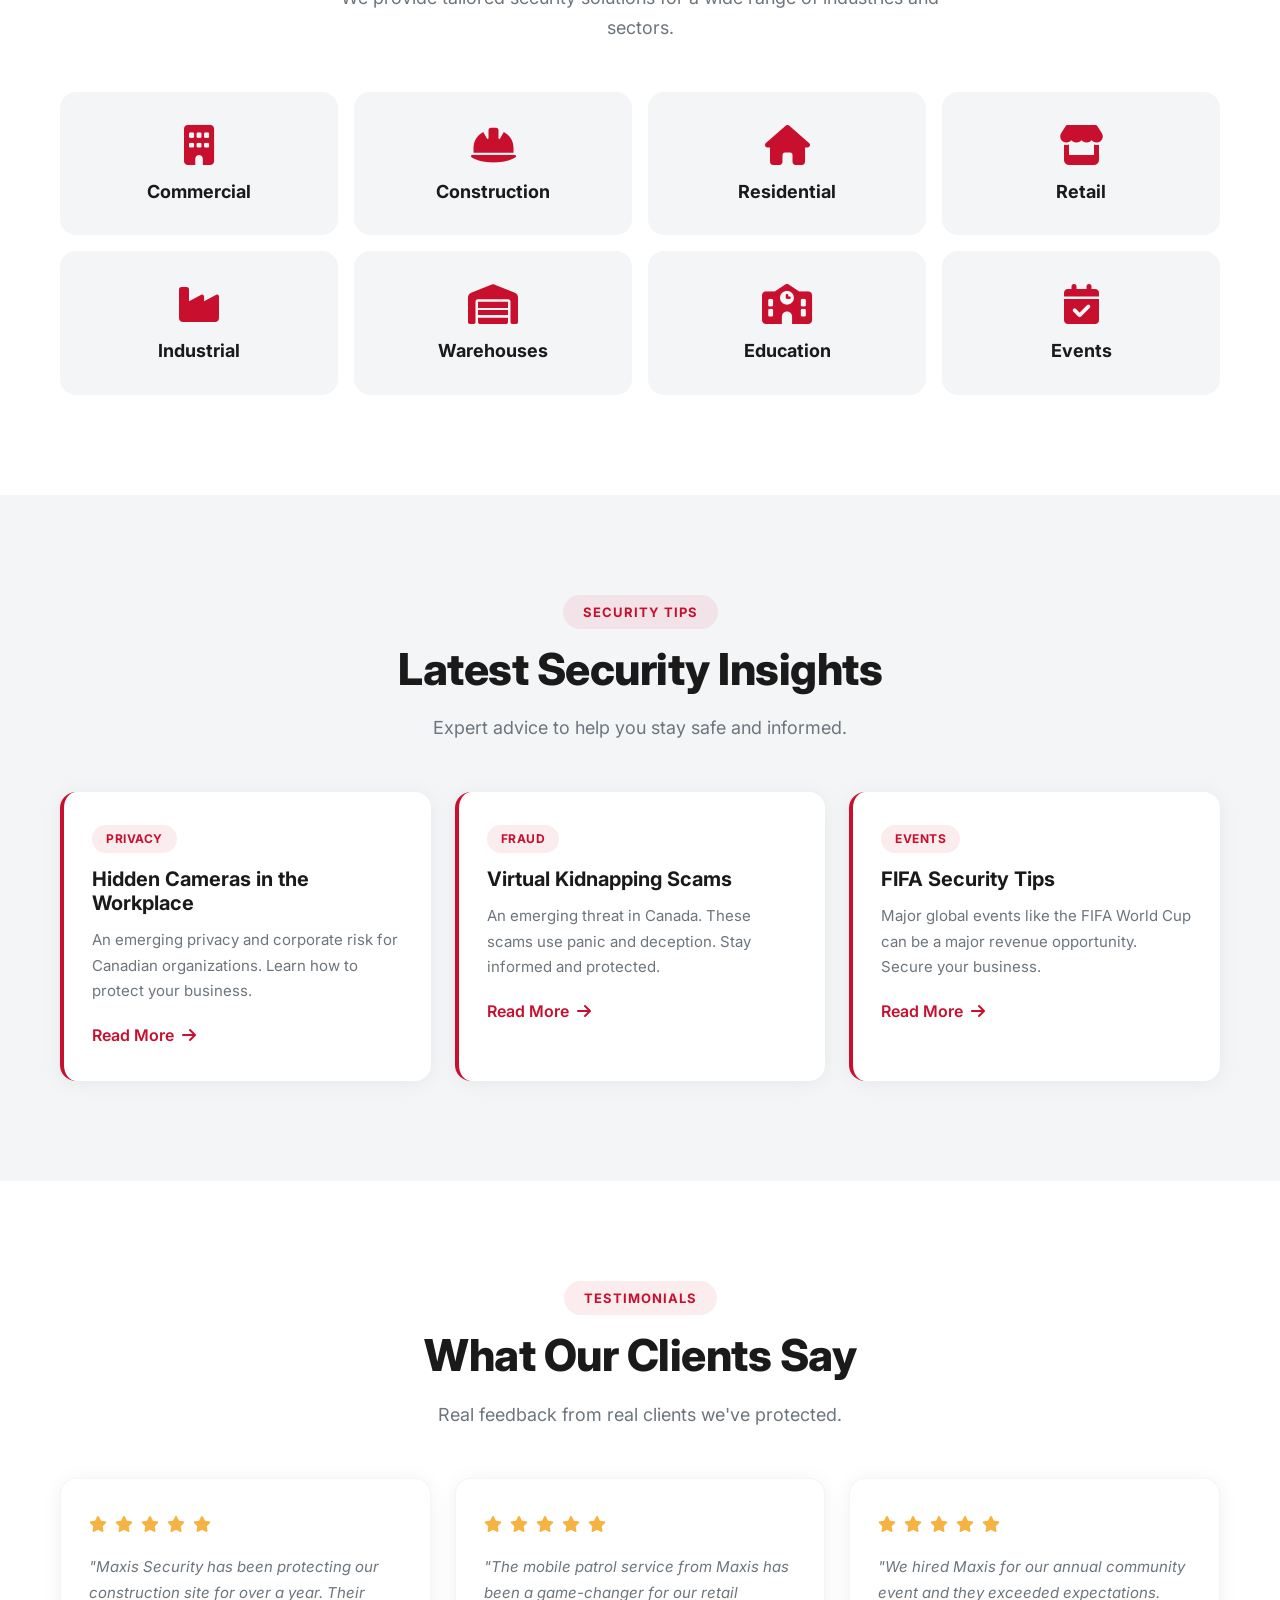
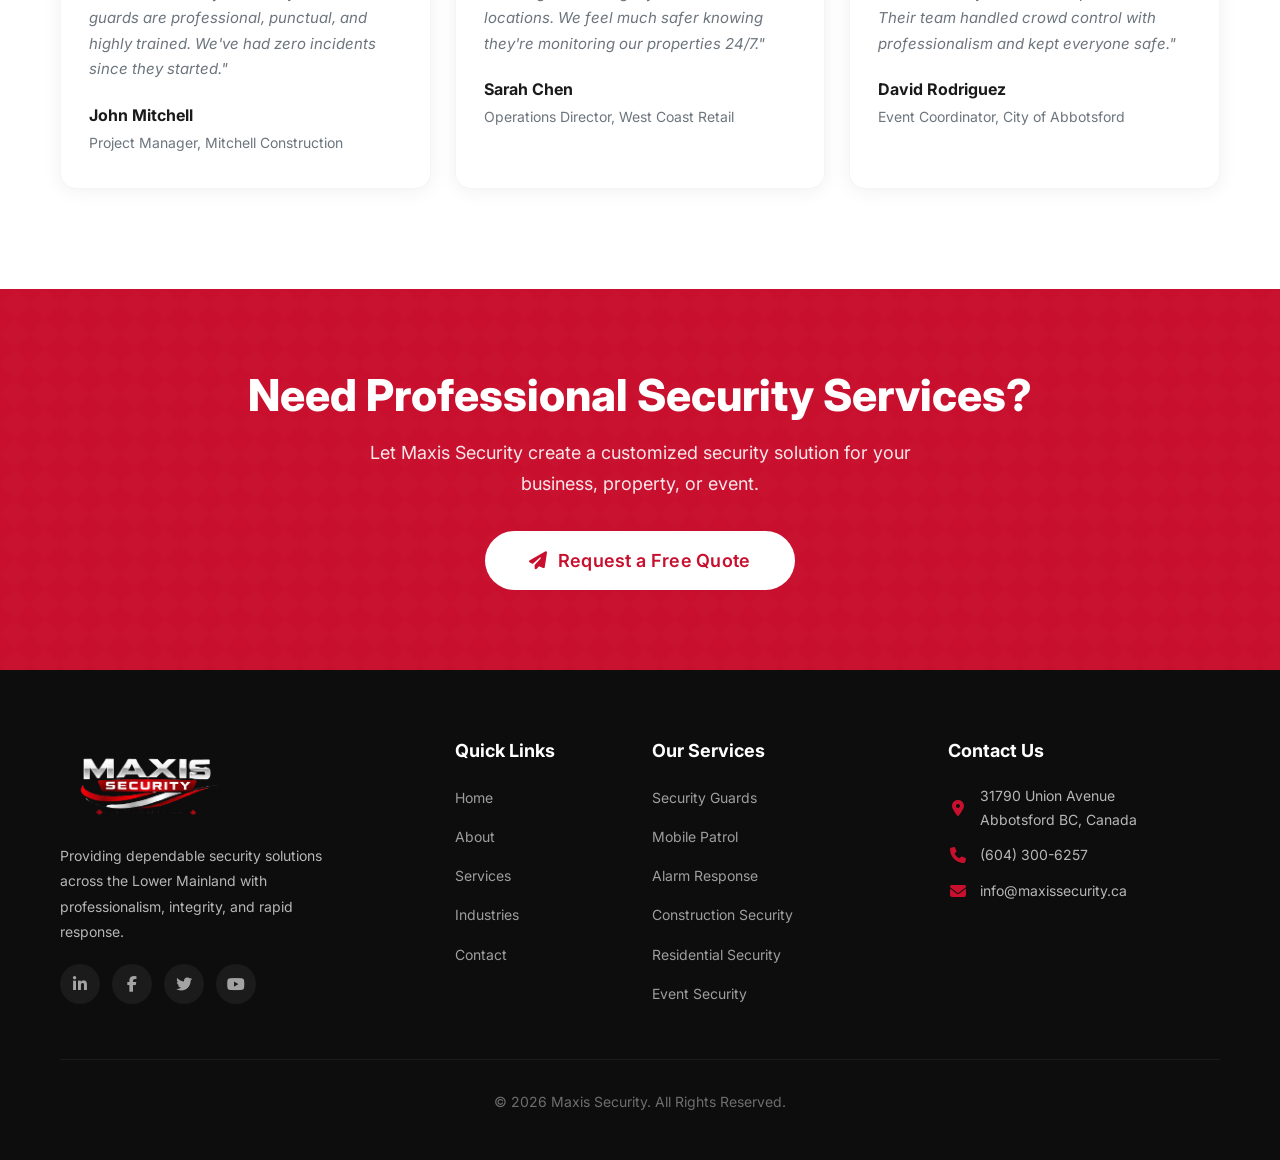
==== commit bc5d32d9: "Update index.html" ====
--- a/index.html
+++ b/index.html
@@ -24,7 +24,7 @@
     <nav class="navbar navbar-expand-lg navbar-dark fixed-top" id="mainNav">
         <div class="container">
             <a class="navbar-brand" href="index.html">
-                <img src="./Images/Maxis_Logo-removebg-preview.png" alt="Maxis Security Logo" style="height: 120px; width: auto;" />
+                <img src="./Images/Maxis_Logo-removebg-preview.png" alt="Maxis Security Logo" style="height: 90px; width: auto;" />
             </a>
             <button class="navbar-toggler" type="button" data-bs-toggle="collapse" data-bs-target="#navbarNav">
                 <span class="navbar-toggler-icon"></span>
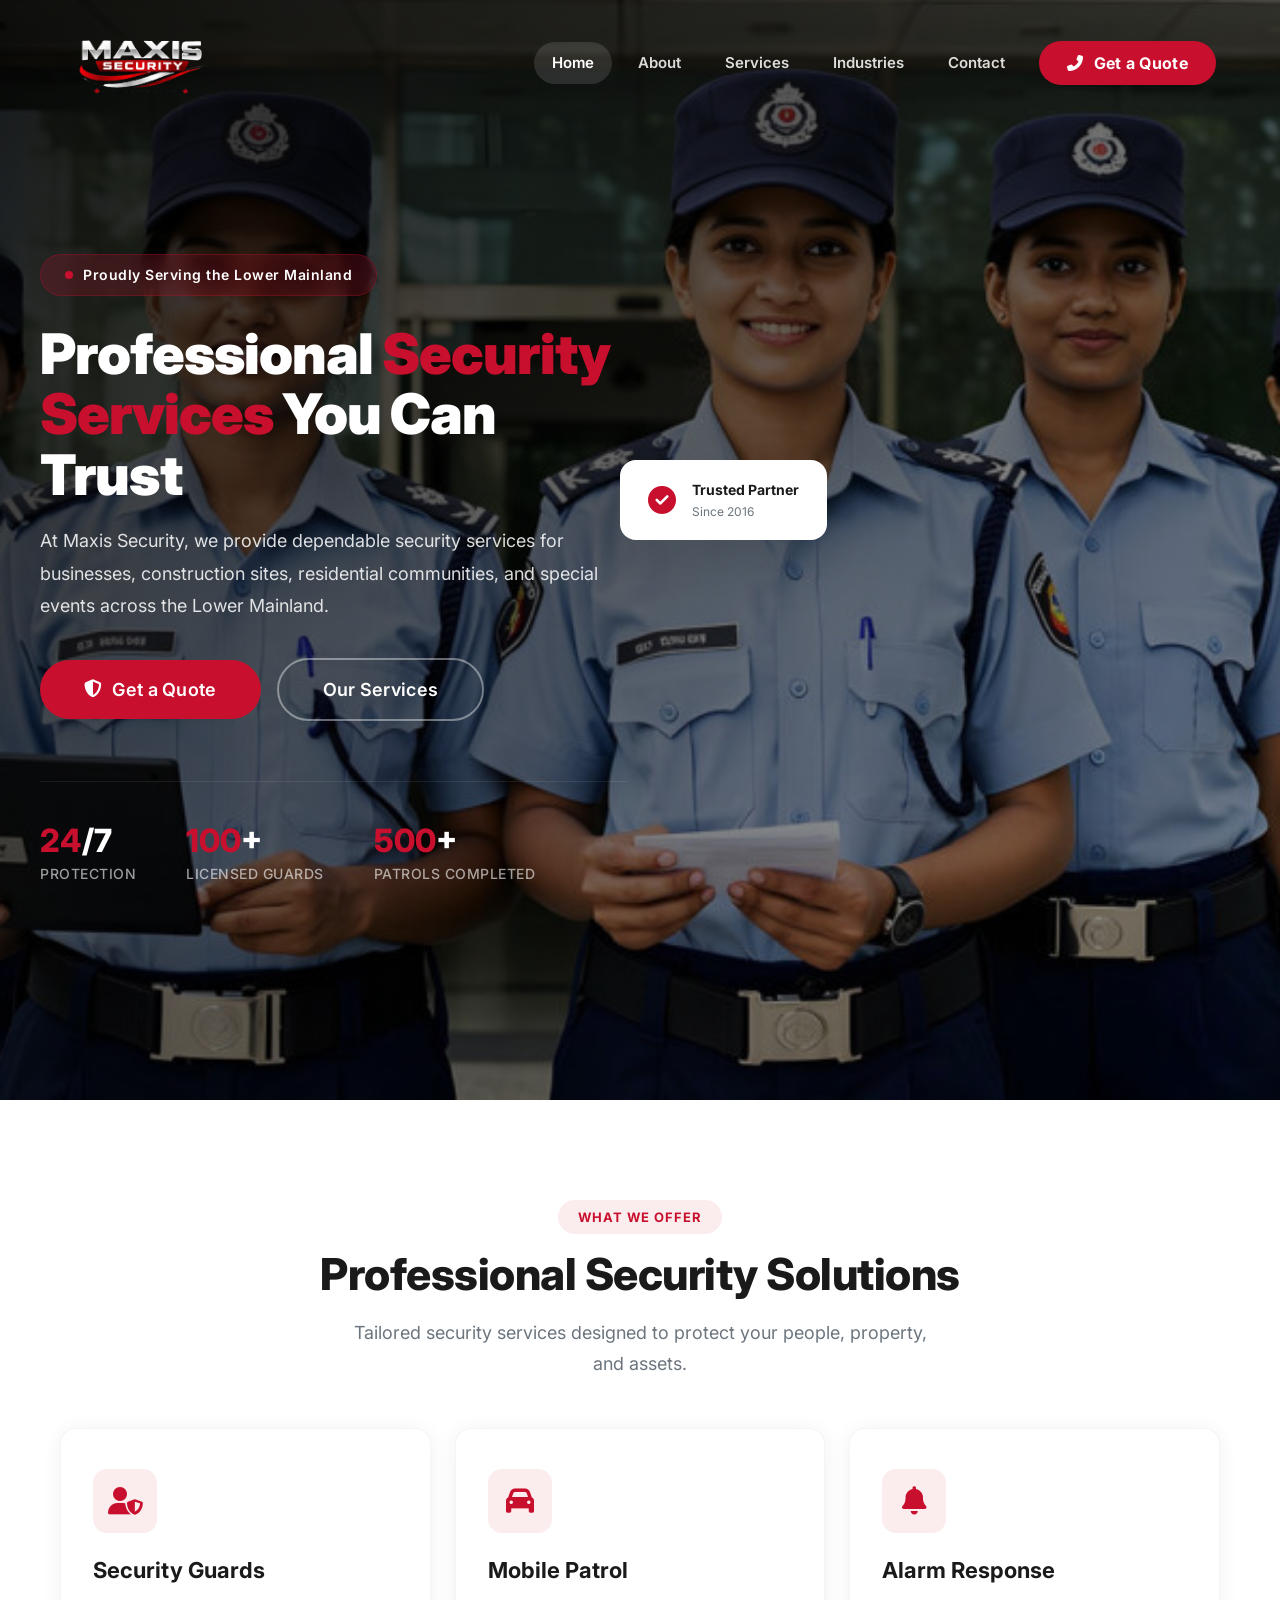
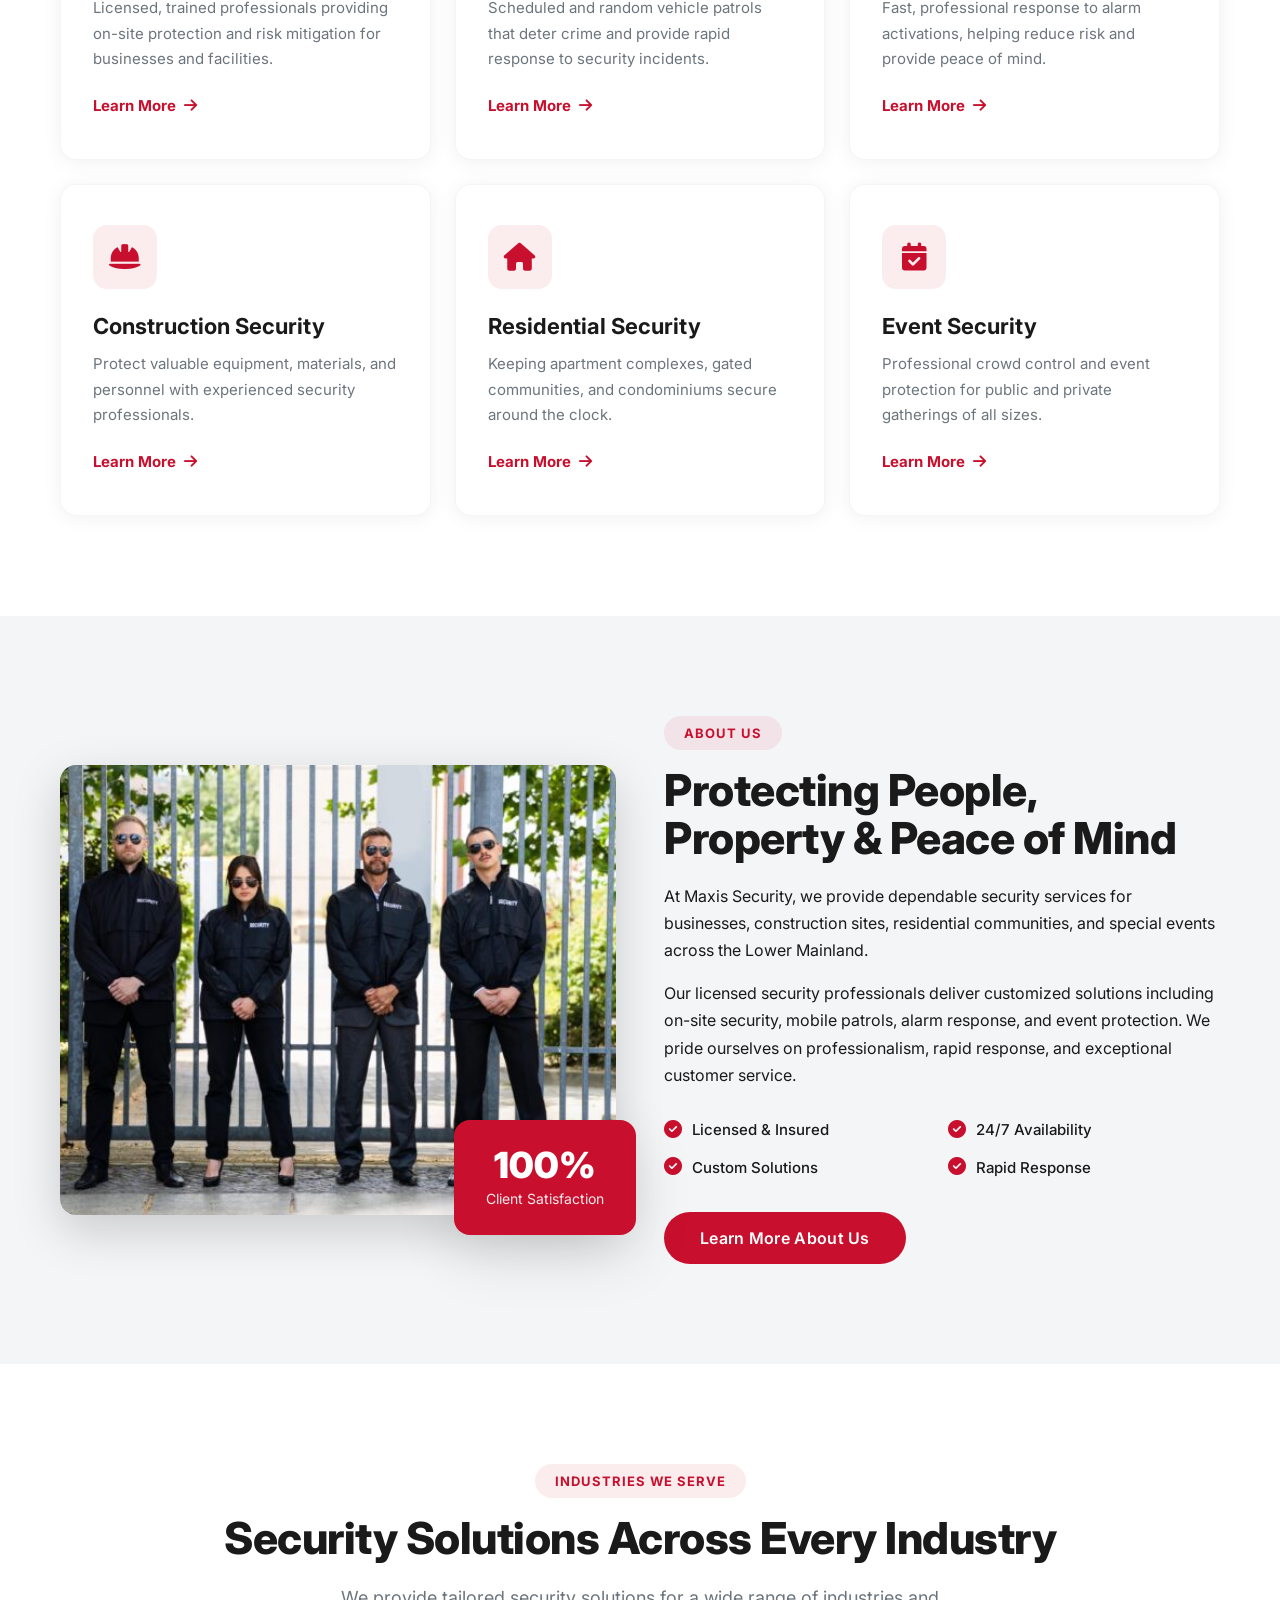
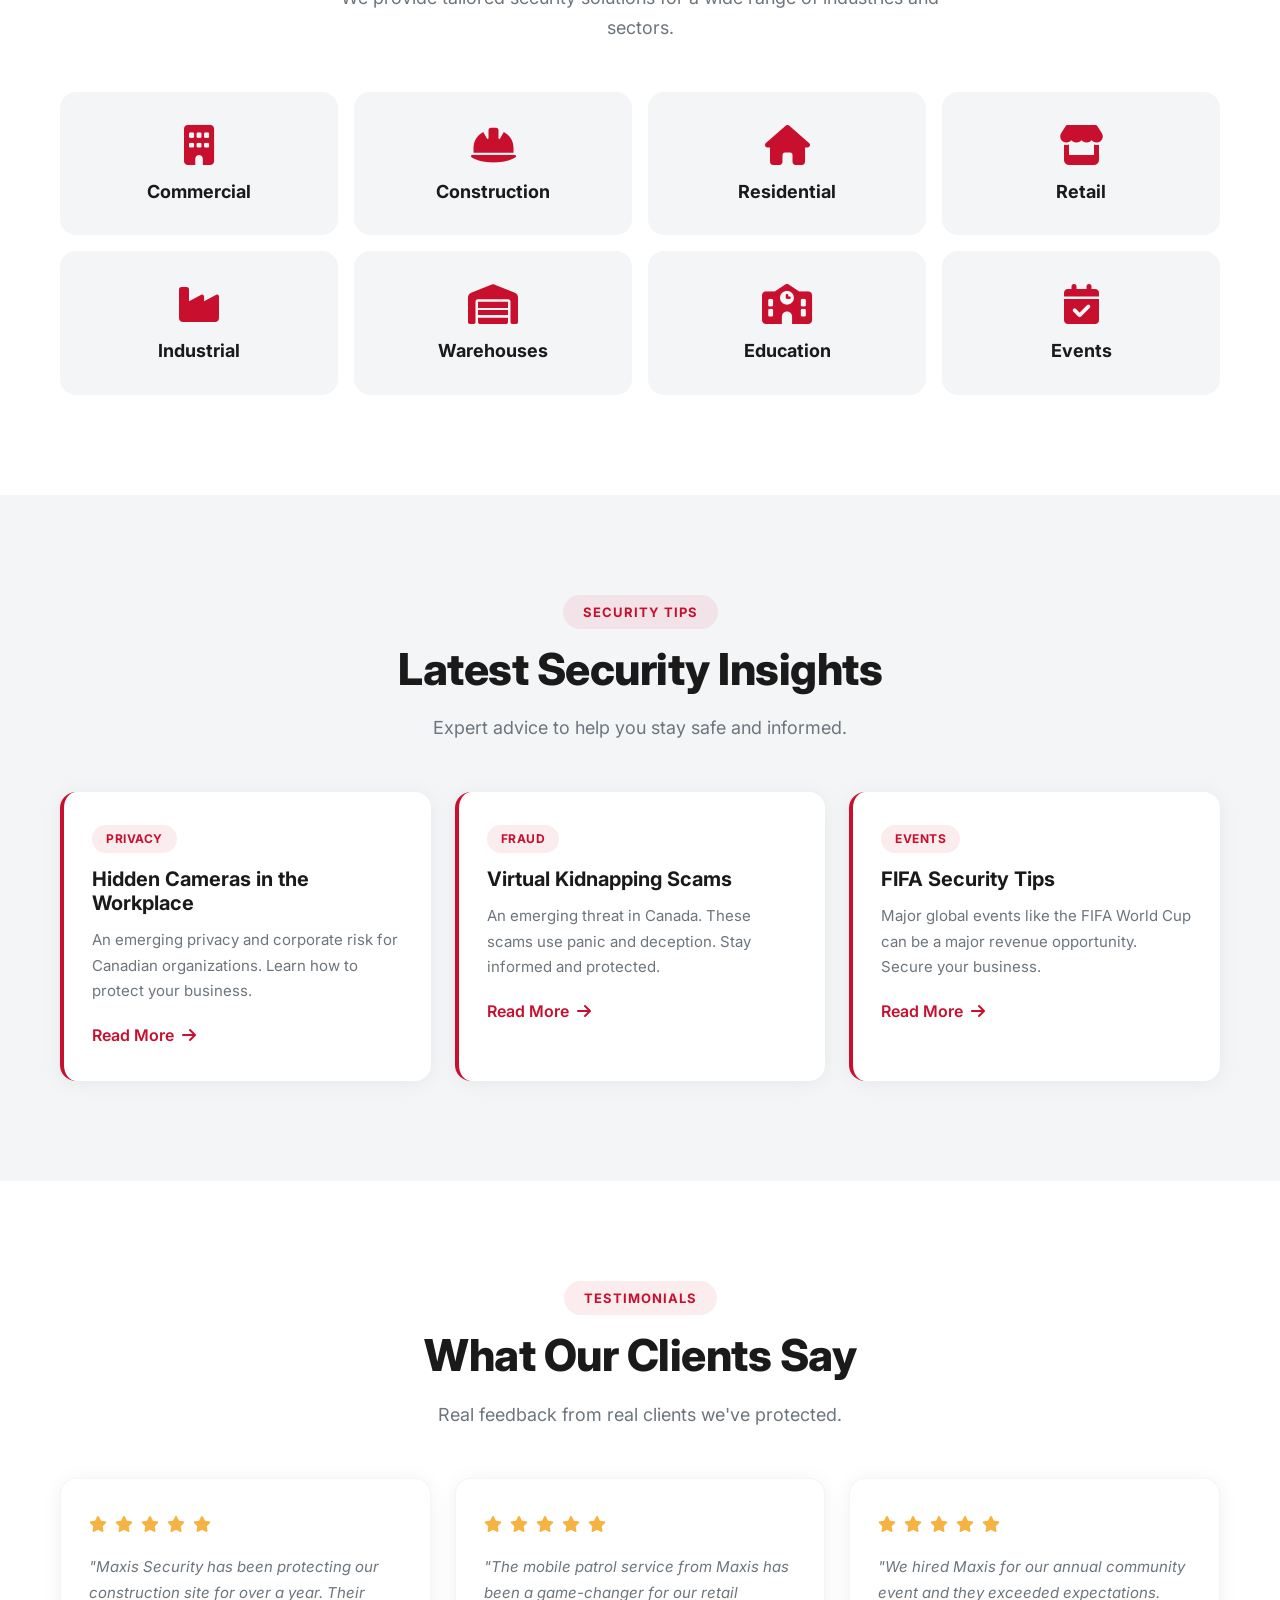
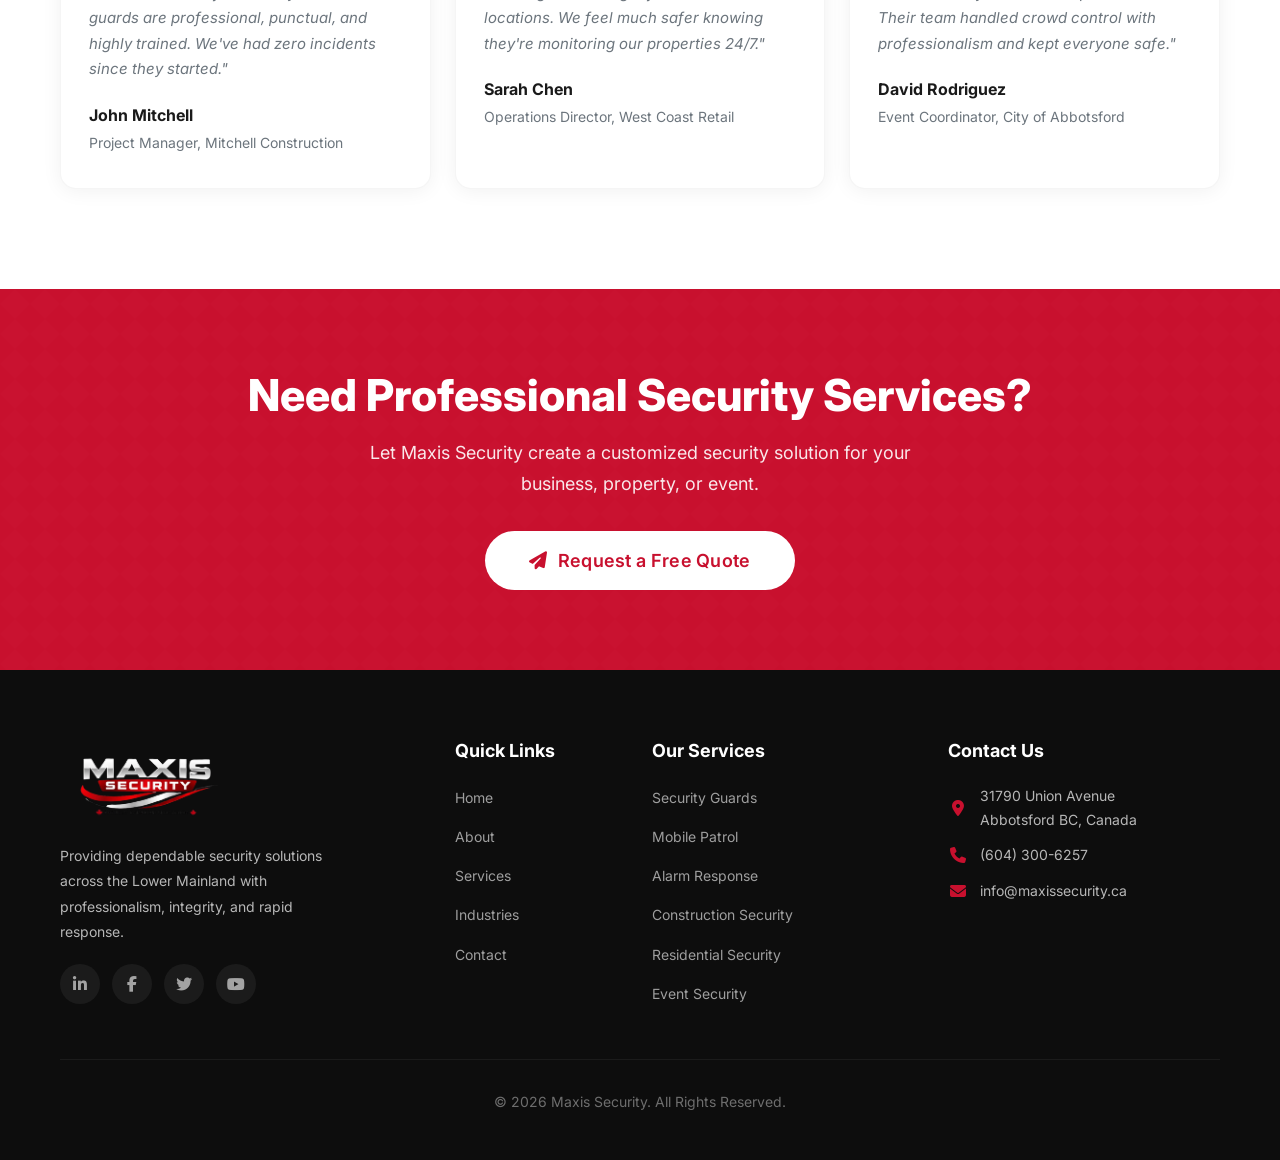
==== commit bfebcdca: "Adjust logo height in navbar Updated logo height in the navigation bar." ====
--- a/index.html
+++ b/index.html
@@ -24,7 +24,7 @@
     <nav class="navbar navbar-expand-lg navbar-dark fixed-top" id="mainNav">
         <div class="container">
             <a class="navbar-brand" href="index.html">
-                <img src="./Images/Maxis_Logo-removebg-preview.png" alt="Maxis Security Logo" style="height: 90px; width: auto;" />
+                <img src="./Images/Maxis_Logo-removebg-preview.png" alt="Maxis Security Logo" style="height: 80px; width: auto;" />
             </a>
             <button class="navbar-toggler" type="button" data-bs-toggle="collapse" data-bs-target="#navbarNav">
                 <span class="navbar-toggler-icon"></span>
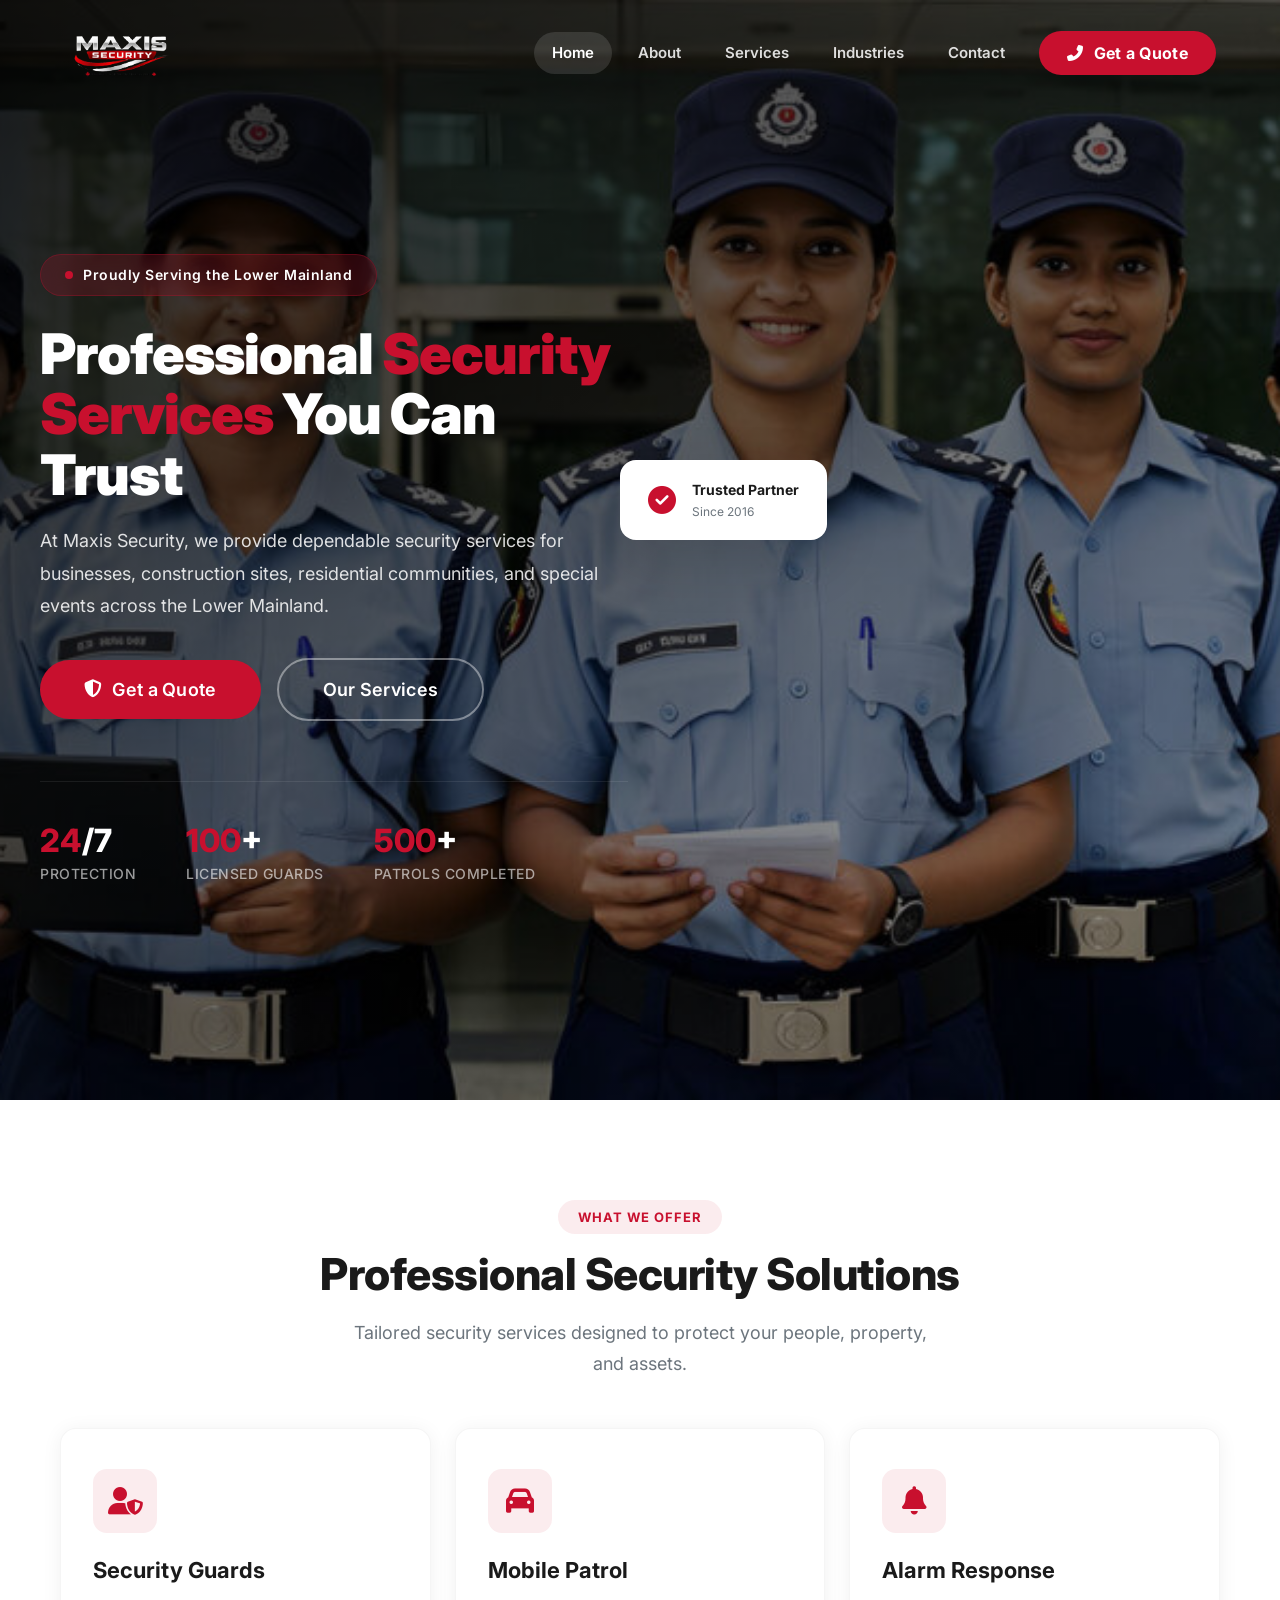
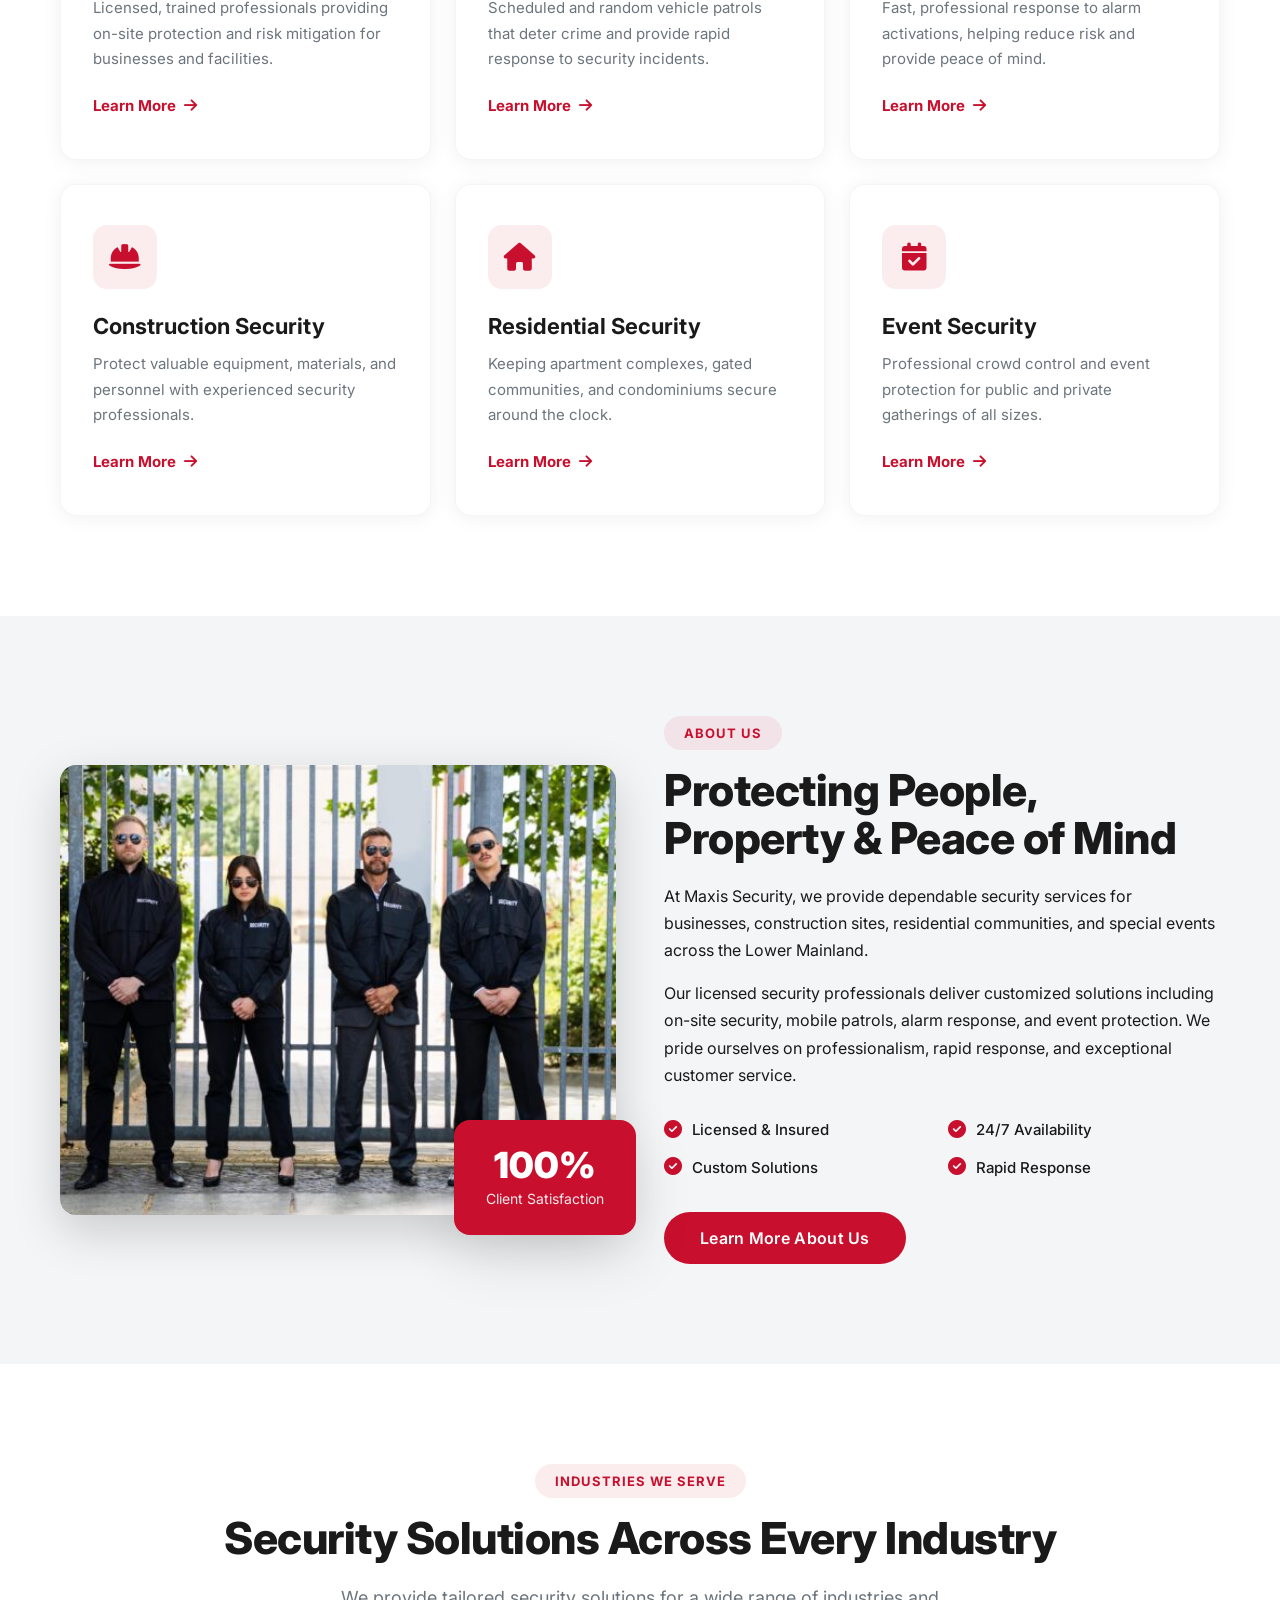
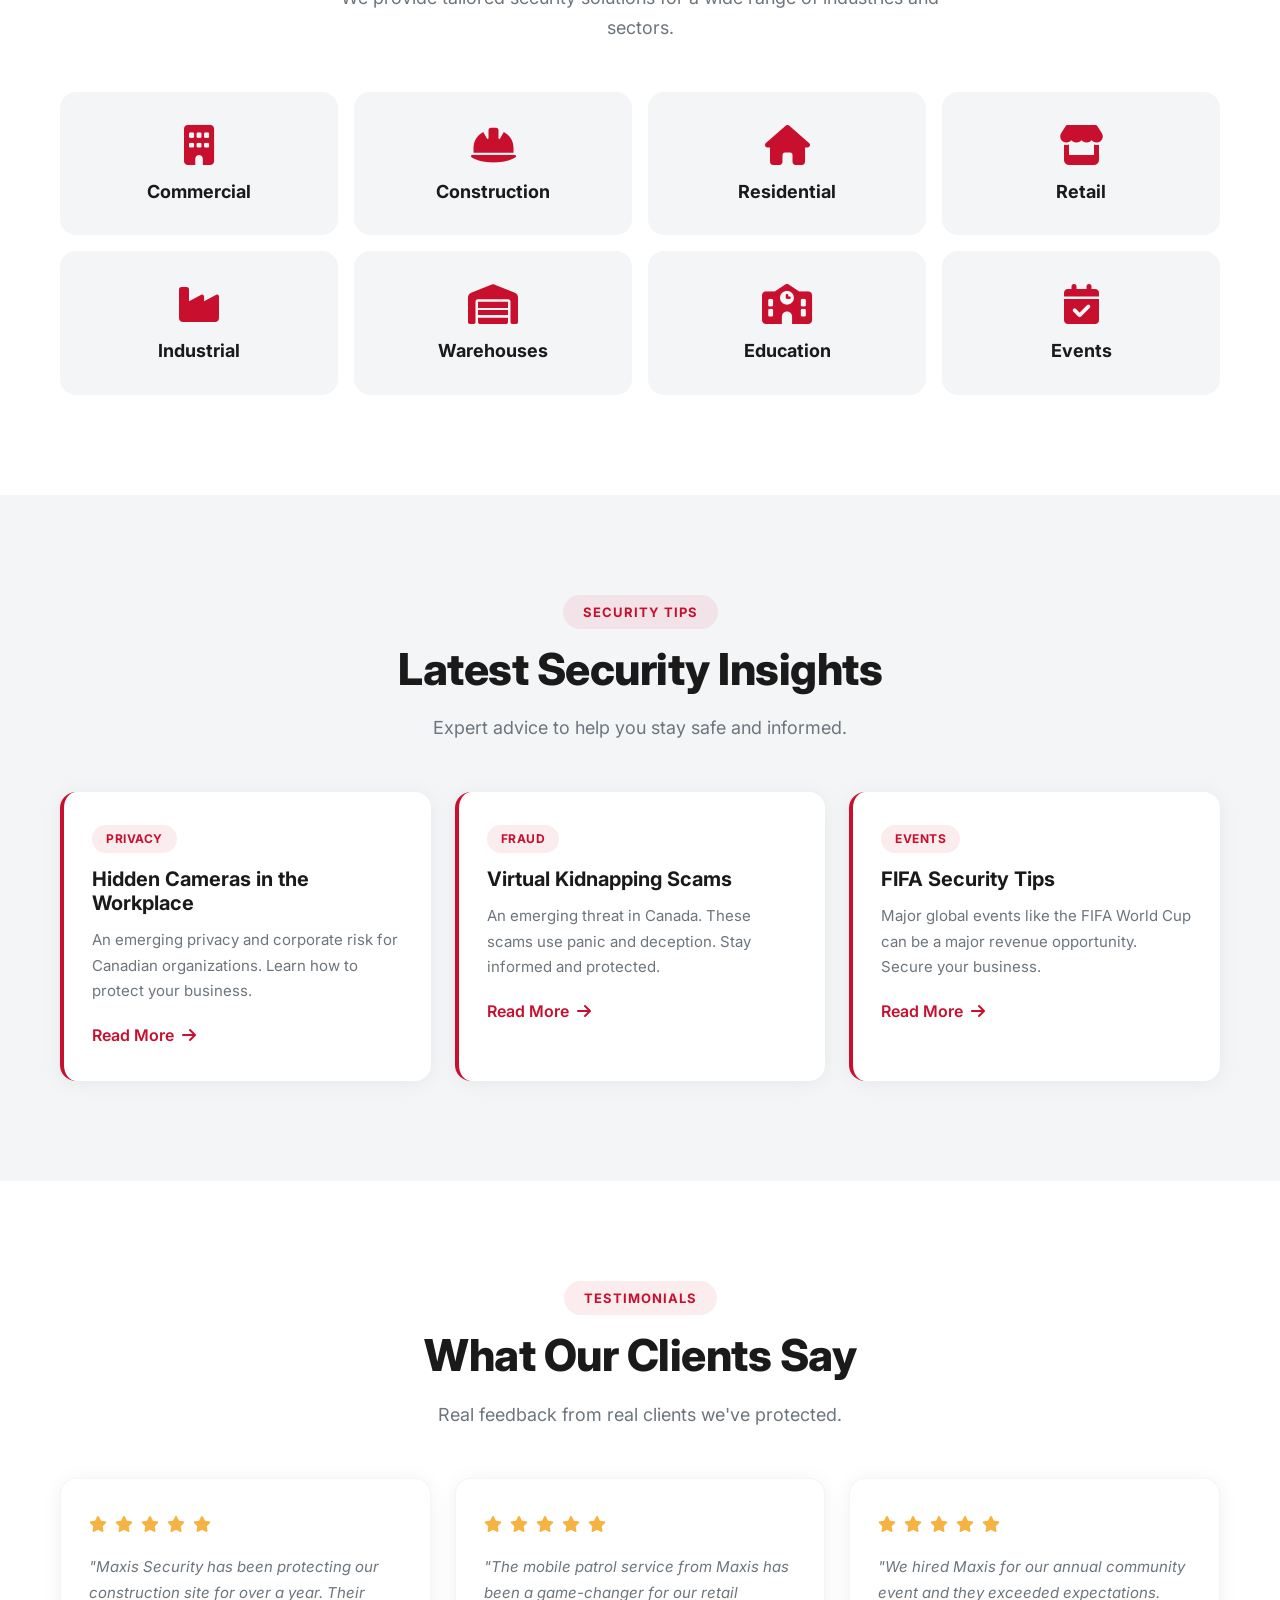
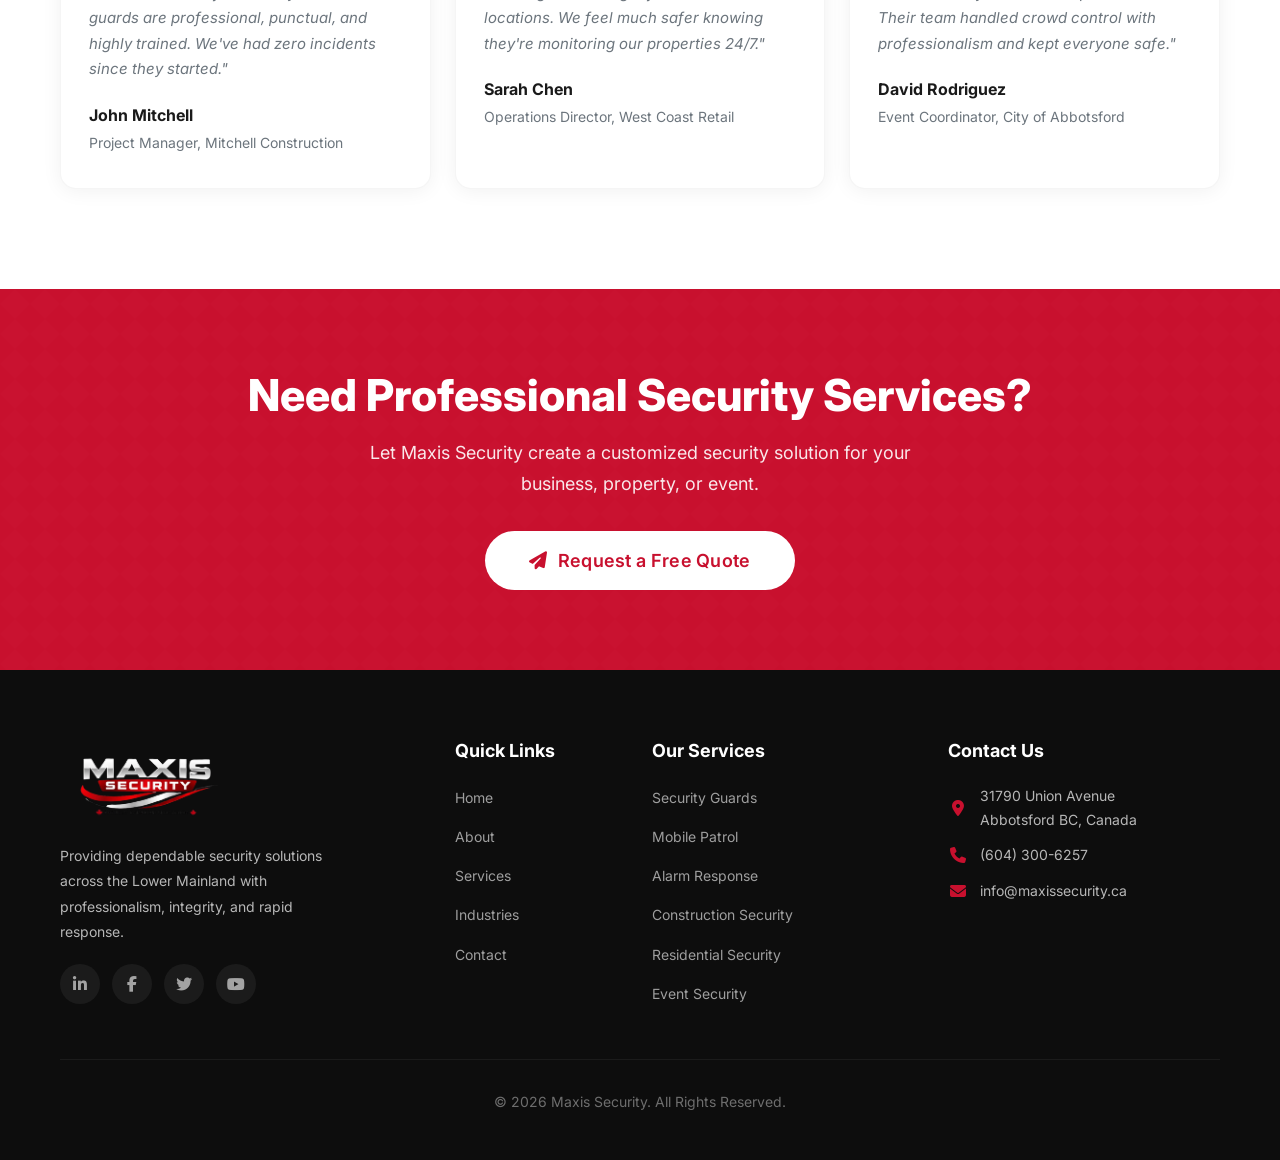
==== commit 987992aa: "Update index.html" ====
--- a/index.html
+++ b/index.html
@@ -24,7 +24,7 @@
     <nav class="navbar navbar-expand-lg navbar-dark fixed-top" id="mainNav">
         <div class="container">
             <a class="navbar-brand" href="index.html">
-                <img src="./Images/Maxis_Logo-removebg-preview.png" alt="Maxis Security Logo" style="height: 80px; width: auto;" />
+                <img src="./Images/Maxis_Logo-removebg-preview.png" alt="Maxis Security Logo" style="height: 60px; width: auto;" />
             </a>
             <button class="navbar-toggler" type="button" data-bs-toggle="collapse" data-bs-target="#navbarNav">
                 <span class="navbar-toggler-icon"></span>
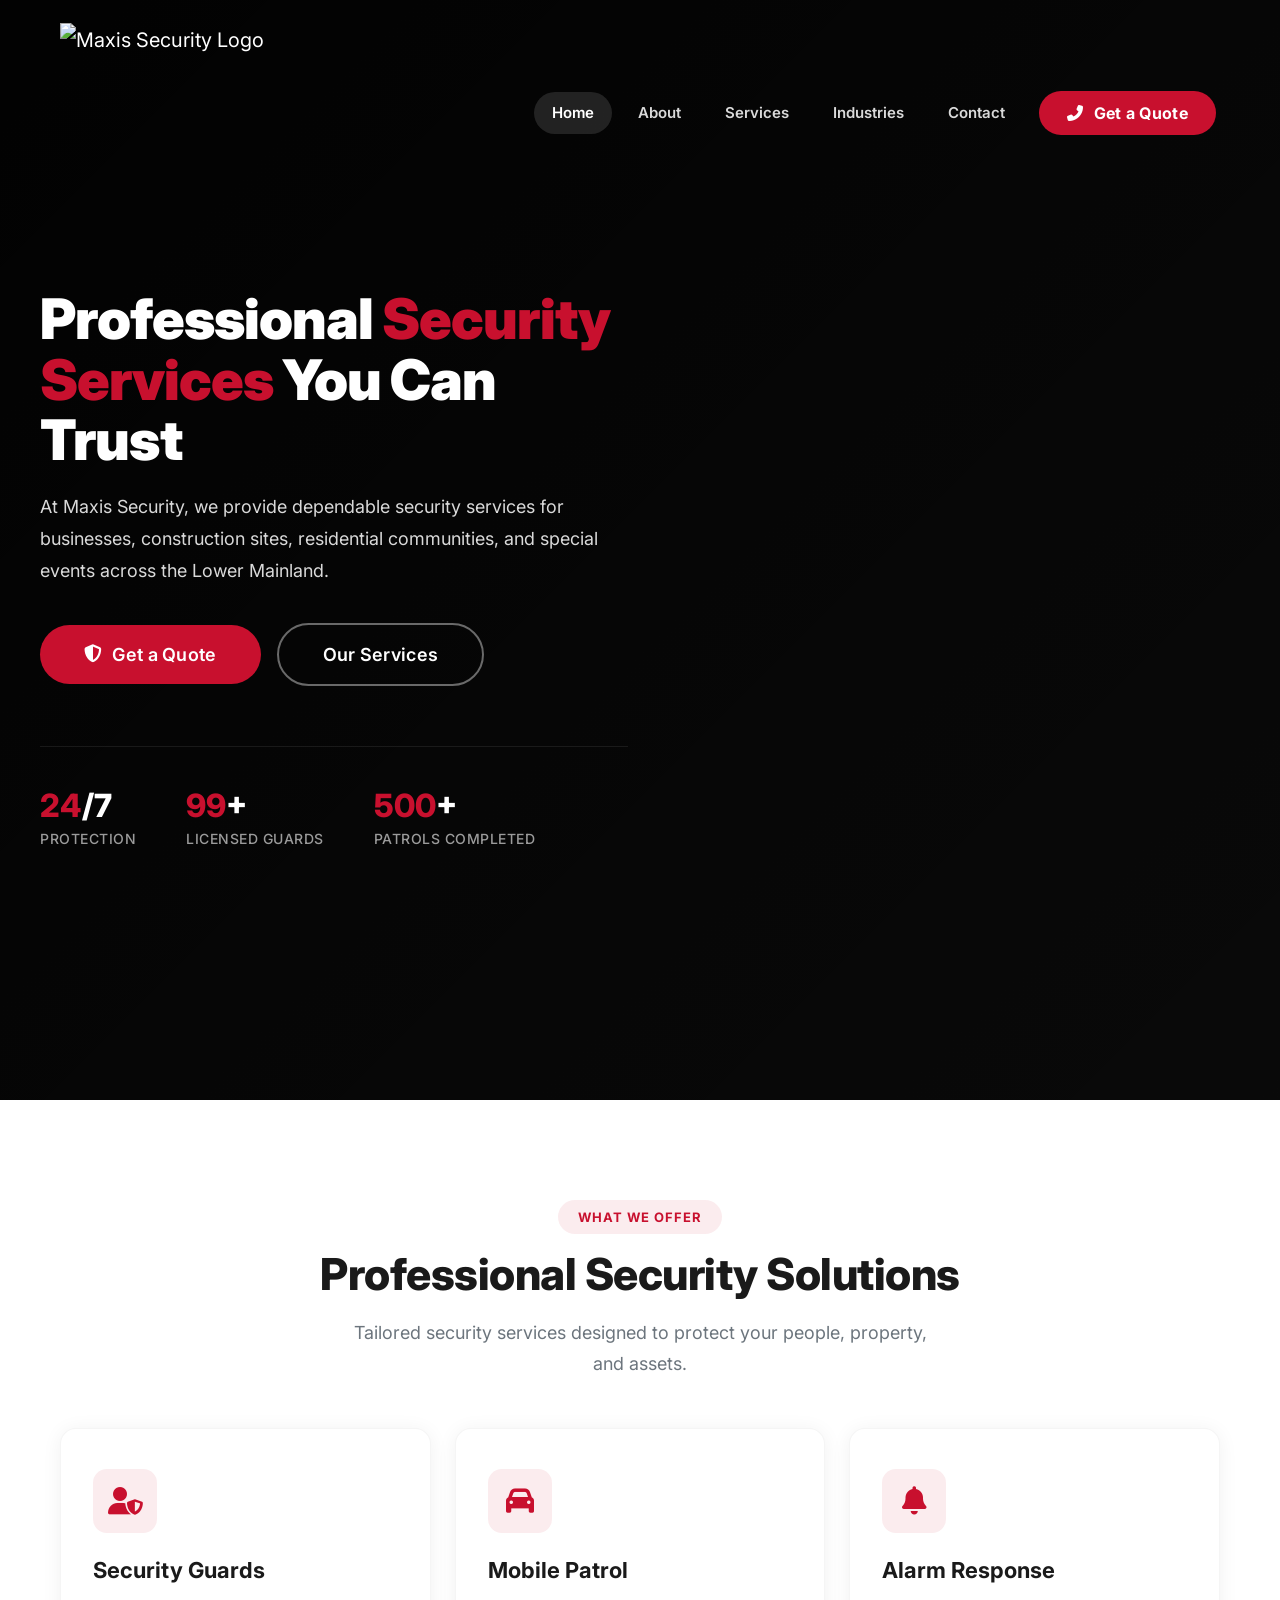
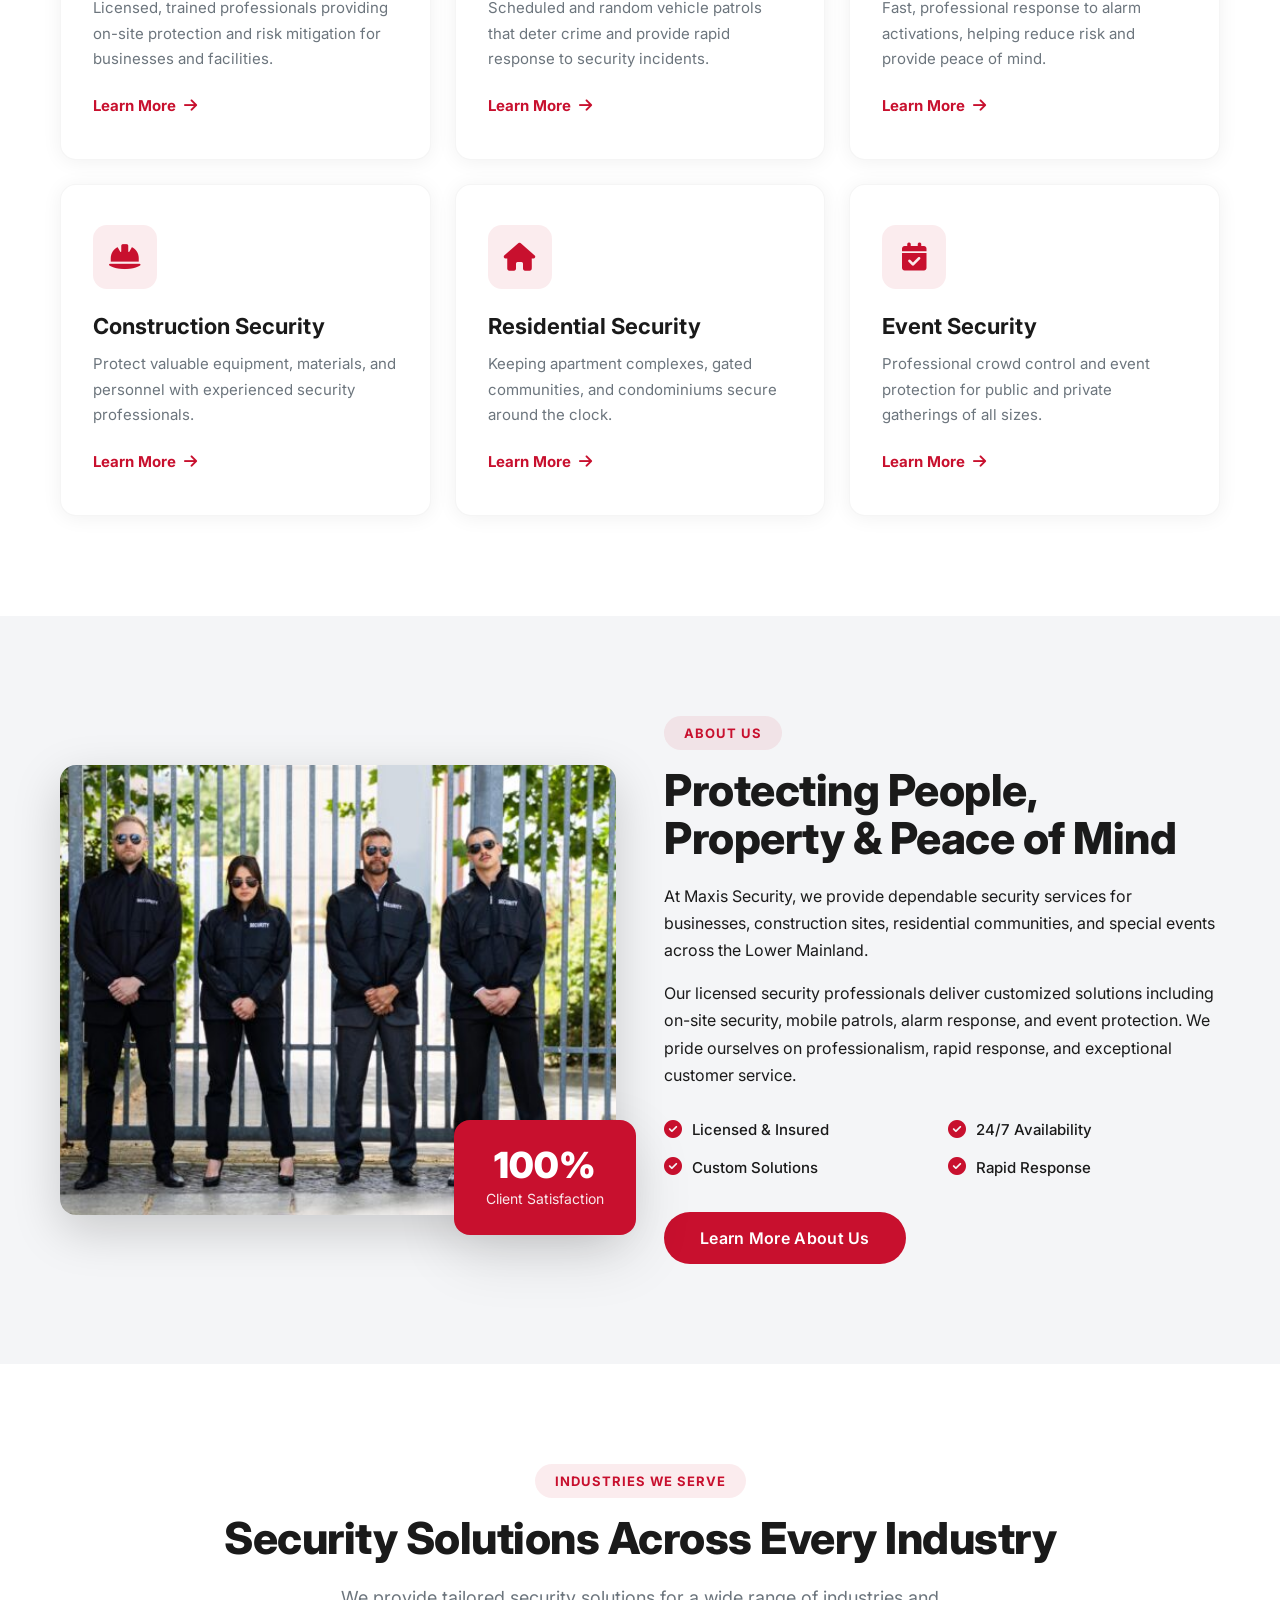
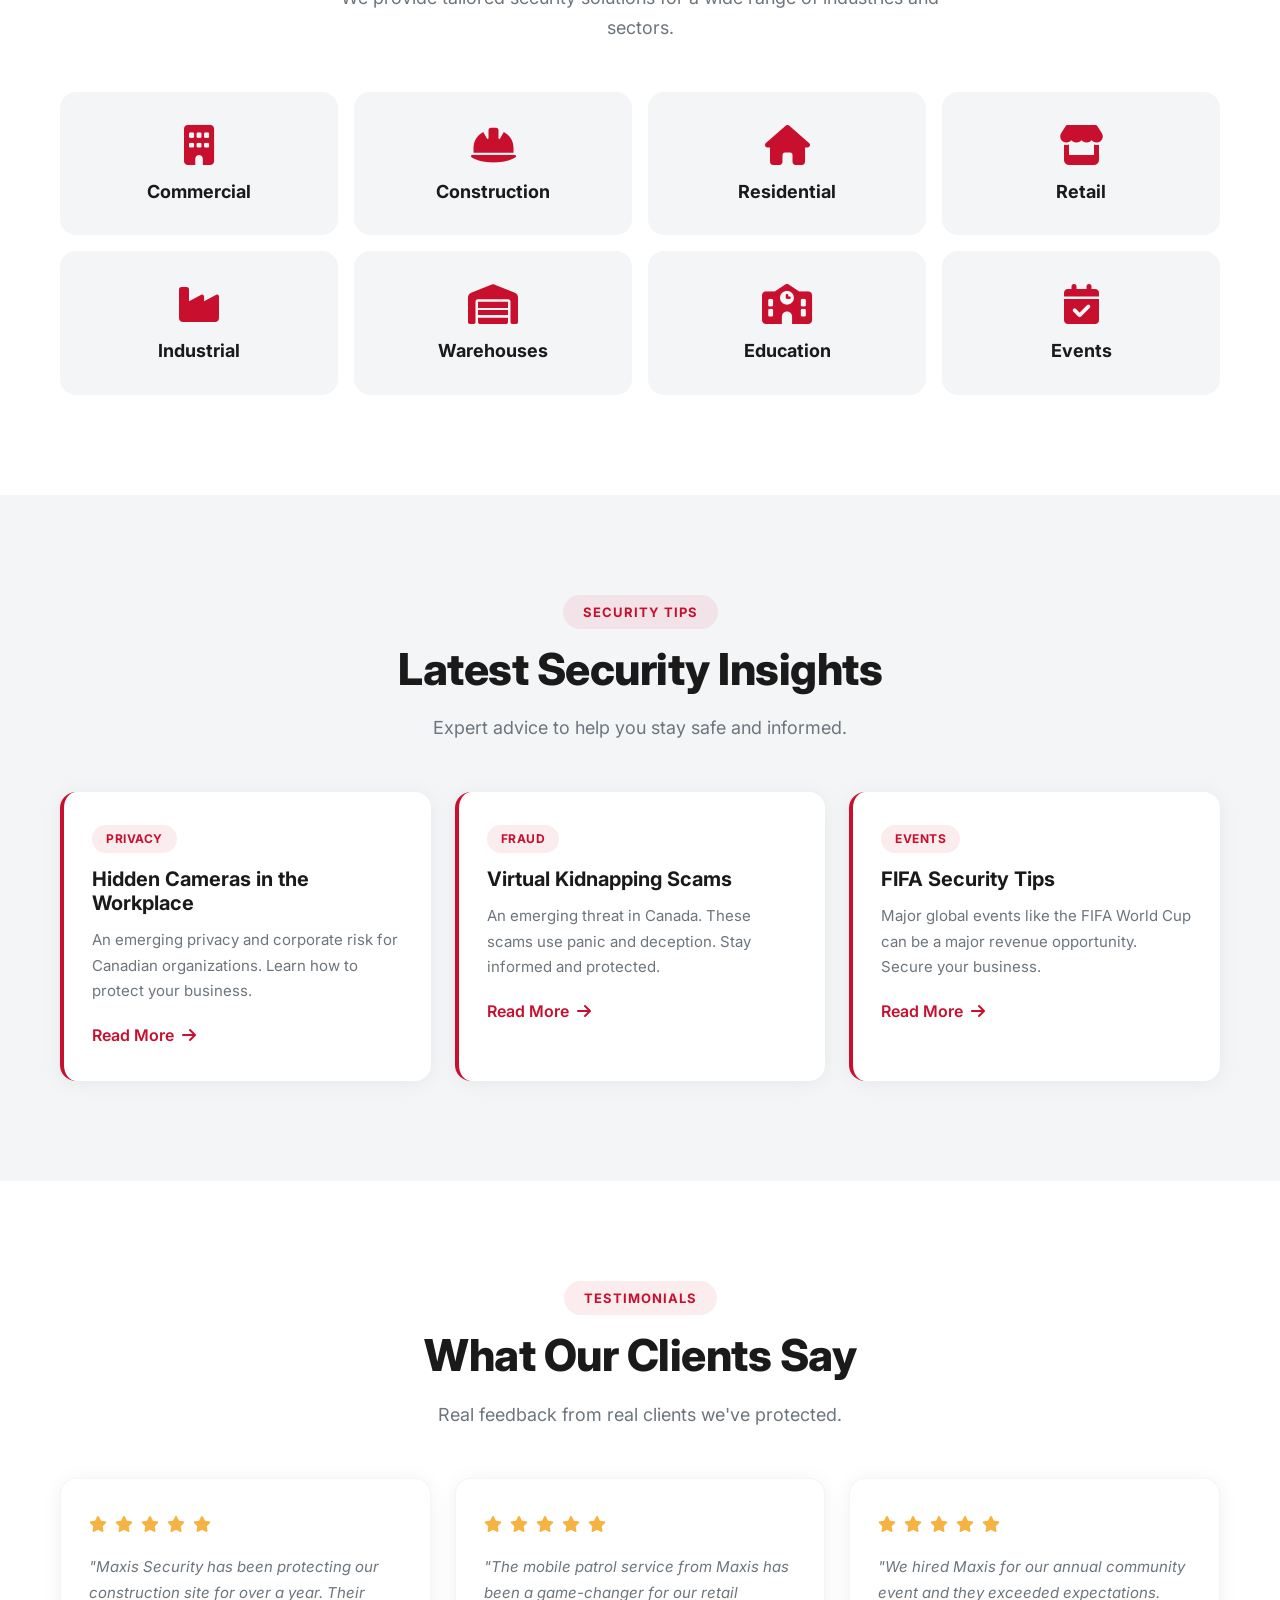
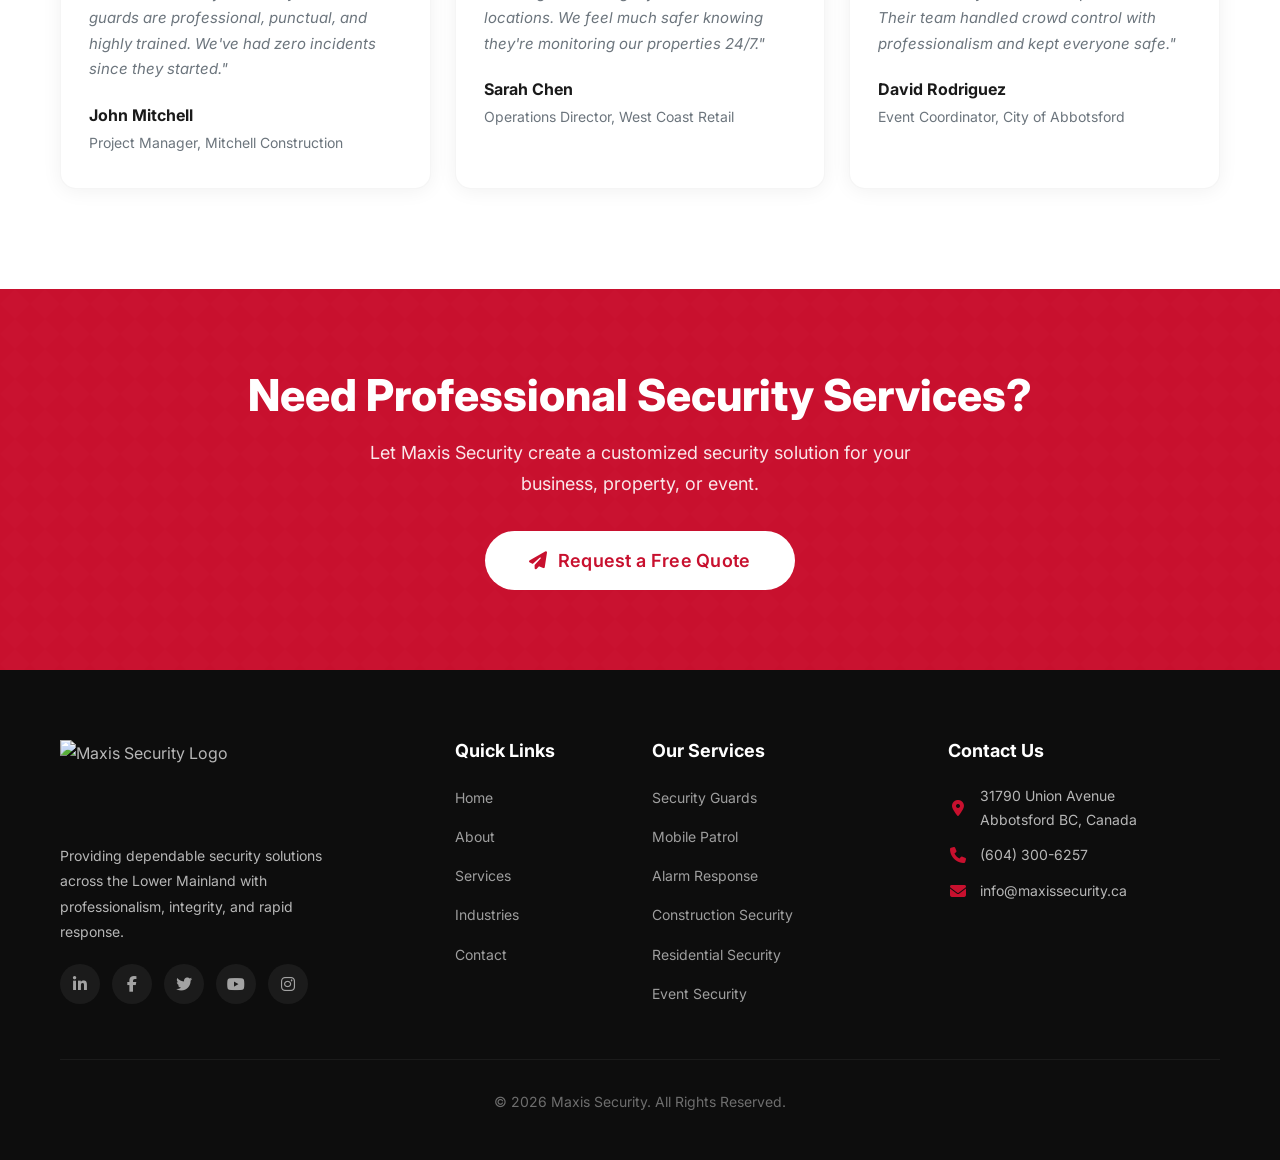
==== commit 3f0311ee: "Update images and restructure hero section" ====
--- a/index.html
+++ b/index.html
@@ -24,7 +24,7 @@
     <nav class="navbar navbar-expand-lg navbar-dark fixed-top" id="mainNav">
         <div class="container">
             <a class="navbar-brand" href="index.html">
-                <img src="./Images/Maxis_Logo-removebg-preview.png" alt="Maxis Security Logo" style="height: 60px; width: auto;" />
+                <img src="./Images/psss.png" alt="Maxis Security Logo" style="height: 180px; width: auto;" />
             </a>
             <button class="navbar-toggler" type="button" data-bs-toggle="collapse" data-bs-target="#navbarNav">
                 <span class="navbar-toggler-icon"></span>
@@ -54,18 +54,20 @@
 ============================================================ -->
     <header class="hero" id="home">
         <!-- Background image that covers the entire hero -->
-        <div class="hero-bg" style="background: url('./Images/security.jpg') center center / cover no-repeat;"></div>
+        <div class="hero-bg" style="background: url('./Images/mxh.jpg') center center / cover no-repeat;"></div>
         <div class="hero-overlay"></div>
         <div class="container hero-content">
             <div class="row align-items-center min-vh-100">
                 <div class="col-lg-6 hero-text">
-                    <div class="hero-badge">
+                    <!-- <div class="hero-badge">
                         <span class="dot"></span> Proudly Serving the Lower Mainland
-                    </div>
+                    </div> -->
                     <h1>Professional <span class="highlight">Security Services</span> You Can Trust</h1>
-                    <p class="hero-description">
-                        At Maxis Security, we provide dependable security services for businesses, construction sites, residential communities, and special events across the Lower Mainland.
-                    </p>
+                    <div class="hero-description-card">
+                        <p class="hero-description">
+                            At Maxis Security, we provide dependable security services for businesses, construction sites, residential communities, and special events across the Lower Mainland.
+                        </p>
+                    </div>
                     <div class="hero-buttons">
                         <a href="contact.html" class="btn btn-primary btn-lg">
                             <i class="fas fa-shield-alt"></i> Get a Quote
@@ -74,30 +76,28 @@
                         Our Services
                     </a>
                     </div>
-                    <div class="hero-stats">
-                        <div class="stat-item">
-                            <h3><span class="stat-number" data-count="24">0</span>/7</h3>
-                            <p>Protection</p>
-                        </div>
-                        <div class="stat-item">
-                            <h3><span class="stat-number" data-count="100">0</span>+</h3>
-                            <p>Licensed Guards</p>
-                        </div>
-                        <div class="stat-item">
-                            <h3><span class="stat-number" data-count="500">0</span>+</h3>
-                            <p>Patrols Completed</p>
-                        </div>
-                    </div>
-                </div>
-                <div class="col-lg-6 hero-image-wrapper">
-                    <!-- Optional: Remove this if you want only the background image -->
-                    <!-- You can keep the badge or remove it -->
-                    <div class="hero-image-badge">
-                        <i class="fas fa-check-circle"></i>
-                        <div class="text">Trusted Partner <small>Since 2016</small></div>
-                    </div>
-                </div>
-            </div>
+                    <div class="hero-stats-card">
+                        <div class="hero-stats">
+                            <div class="stat-item">
+                                <h3><span class="stat-number" data-count="24">0</span>/7</h3>
+                                <p>Protection</p>
+                            </div>
+
+                            <div class="stat-item">
+                                <h3><span class="stat-number" data-count="100">0</span>+</h3>
+                                <p>Licensed Guards</p>
+                            </div>
+
+                            <div class="stat-item">
+                                <h3><span class="stat-number" data-count="500">0</span>+</h3>
+                                <p>Patrols Completed</p>
+                            </div>
+                        </div>
+                    </div>
+                </div>
+
+            </div>
+        </div>
         </div>
     </header>
     <!-- ============================================================
@@ -391,13 +391,15 @@
             <div class="row g-4">
                 <div class="col-lg-4 col-md-6">
                     <div class="brand">
-                        <img src="Images/Maxis_Logo-removebg-preview.png" alt="Maxis Security Logo" style="height: 85px; width: auto;" />
+                        <img src="Images/psss.png" alt="Maxis Security Logo" style="height: 85px; width: auto;" />
                         <p>Providing dependable security solutions across the Lower Mainland with professionalism, integrity, and rapid response.</p>
                         <div class="social-links">
                             <a href="#"><i class="fab fa-linkedin-in"></i></a>
                             <a href="#"><i class="fab fa-facebook-f"></i></a>
                             <a href="#"><i class="fab fa-twitter"></i></a>
                             <a href="#"><i class="fab fa-youtube"></i></a>
+                            <a href="#"><i class="fab fa-instagram"></i></a>
+
                         </div>
                     </div>
                 </div>
